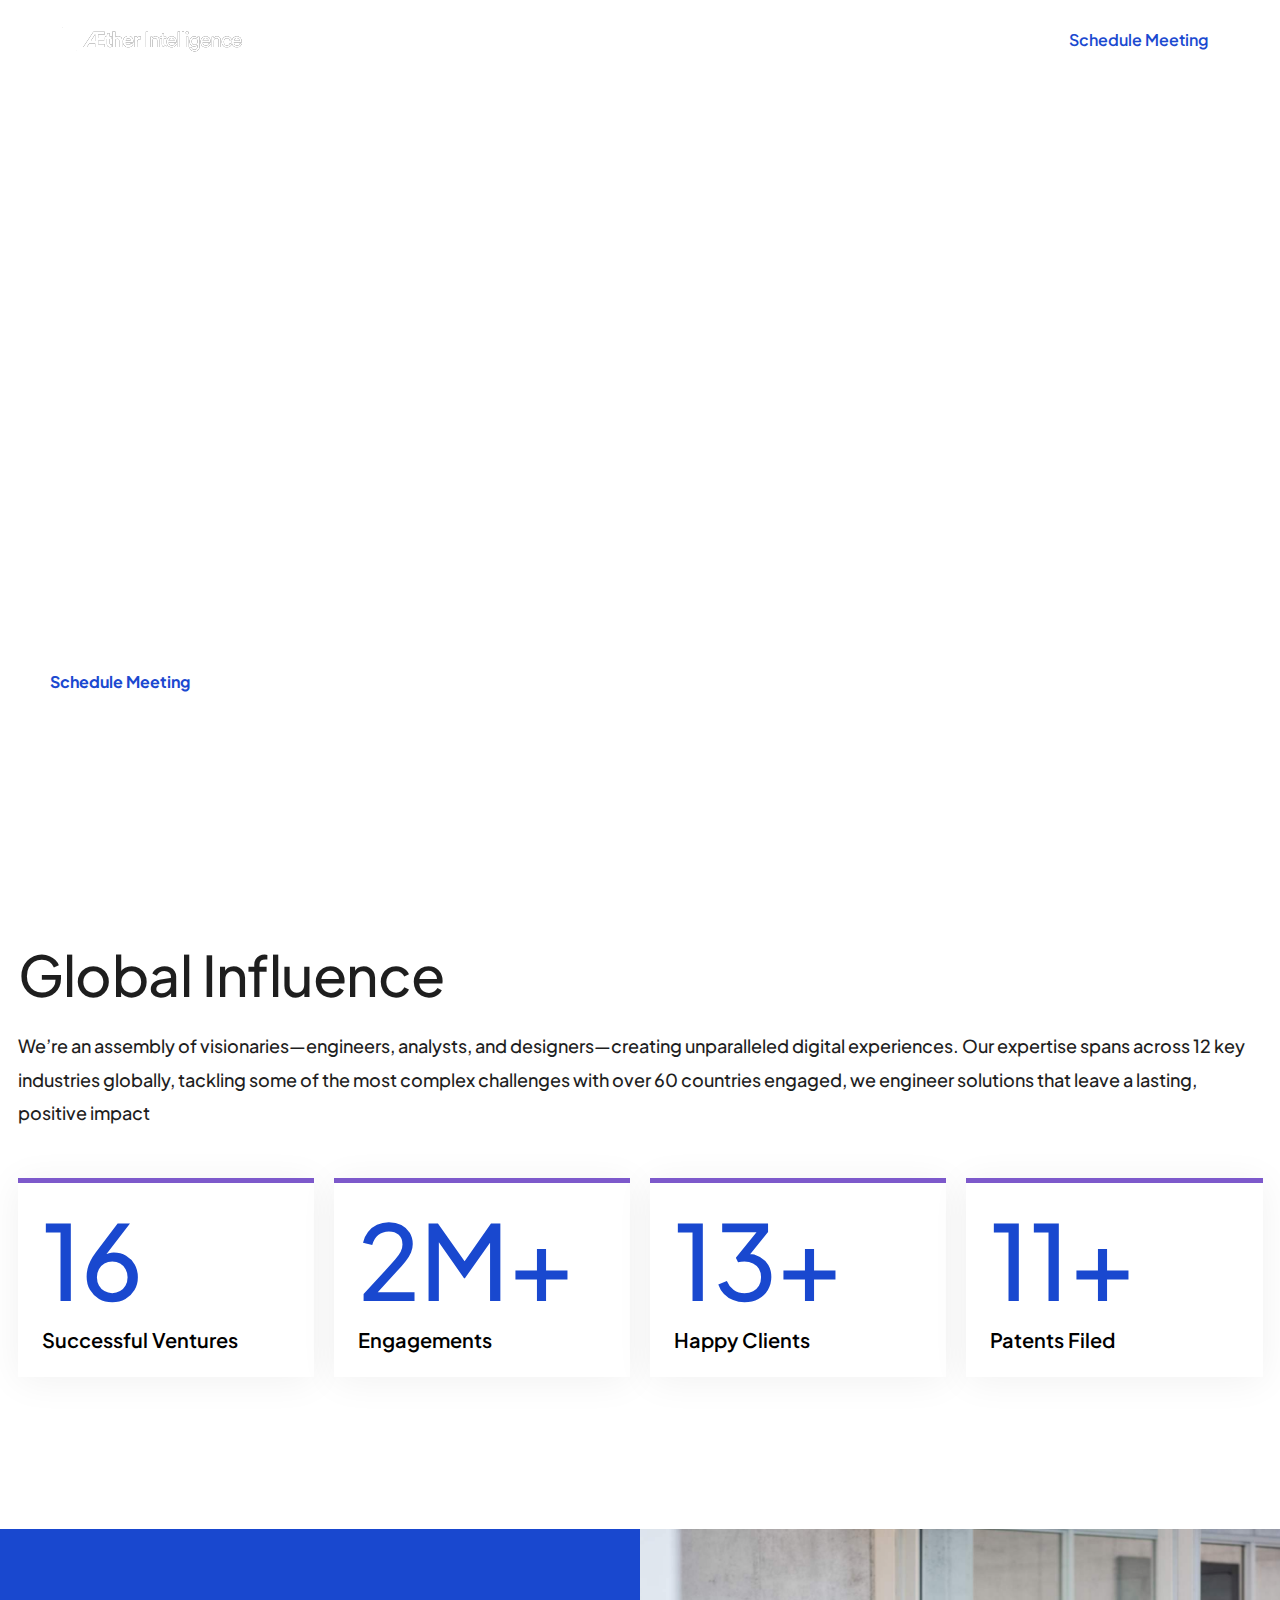
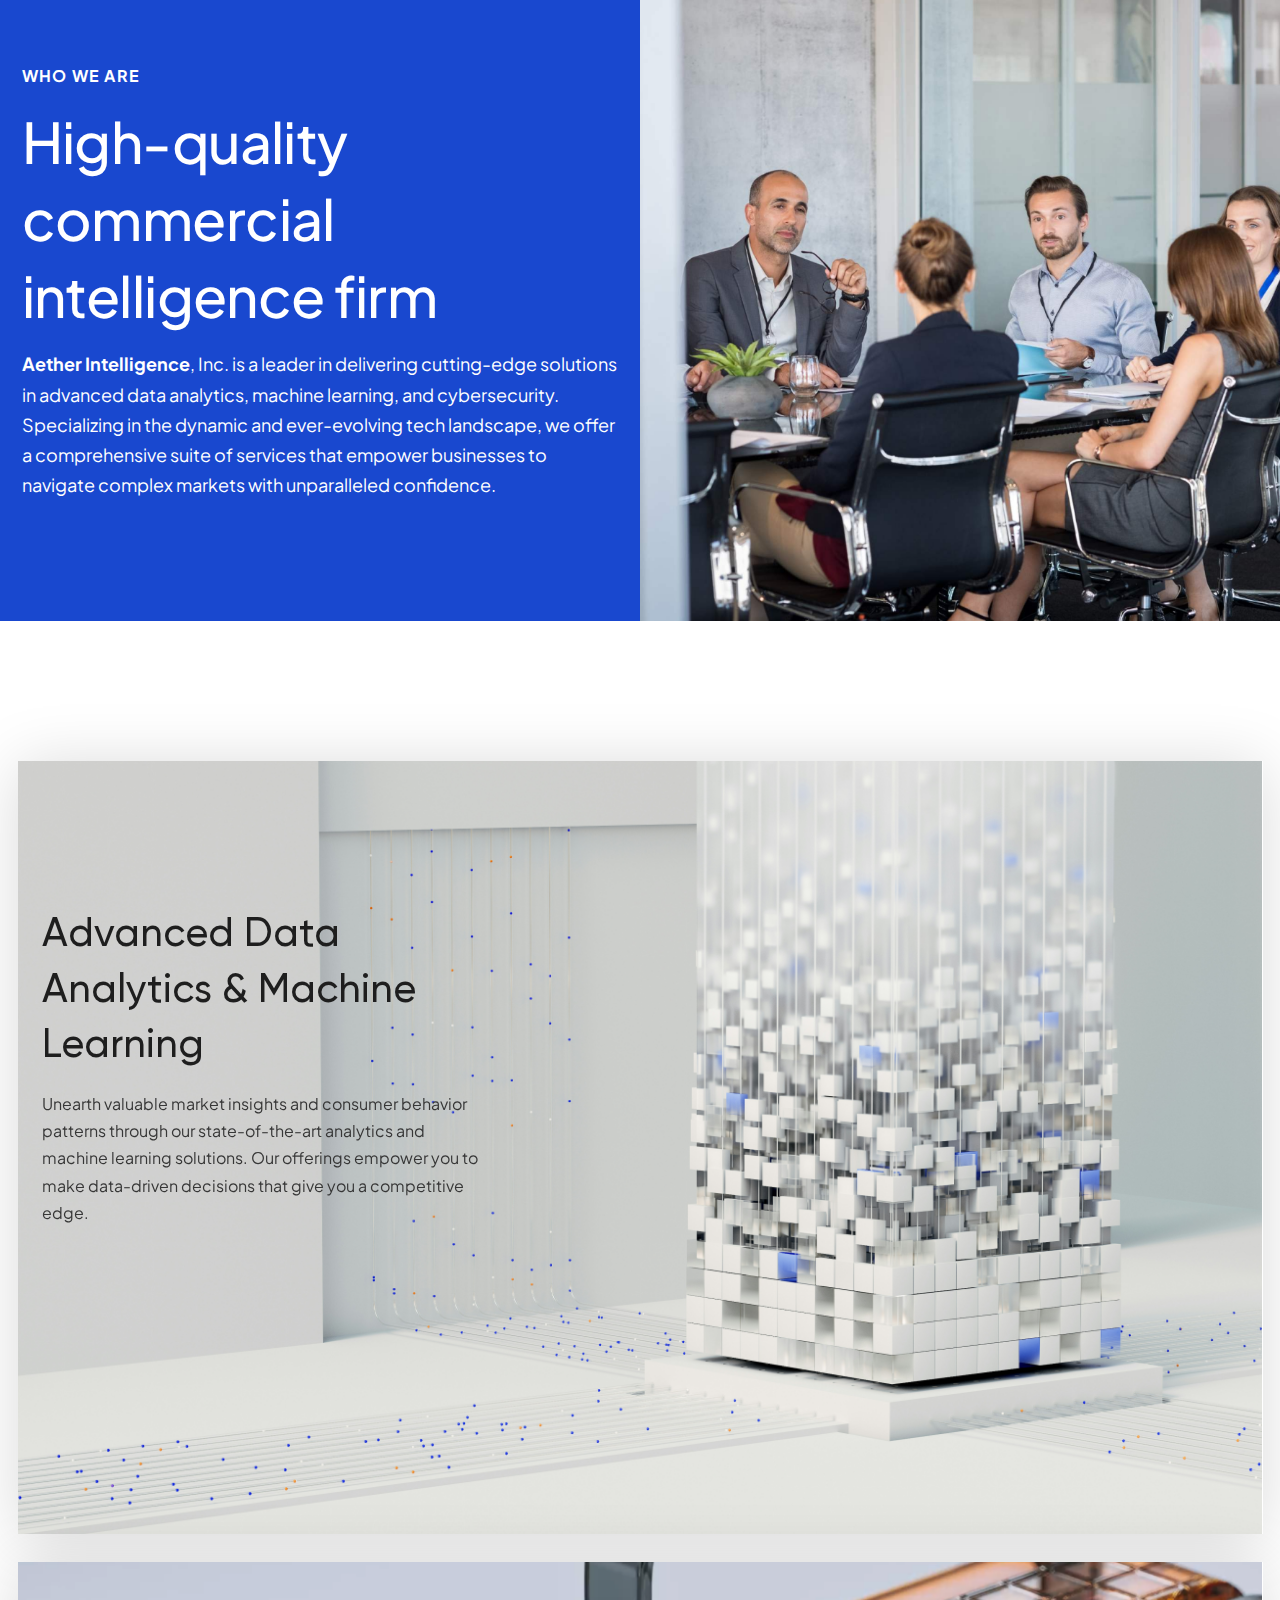
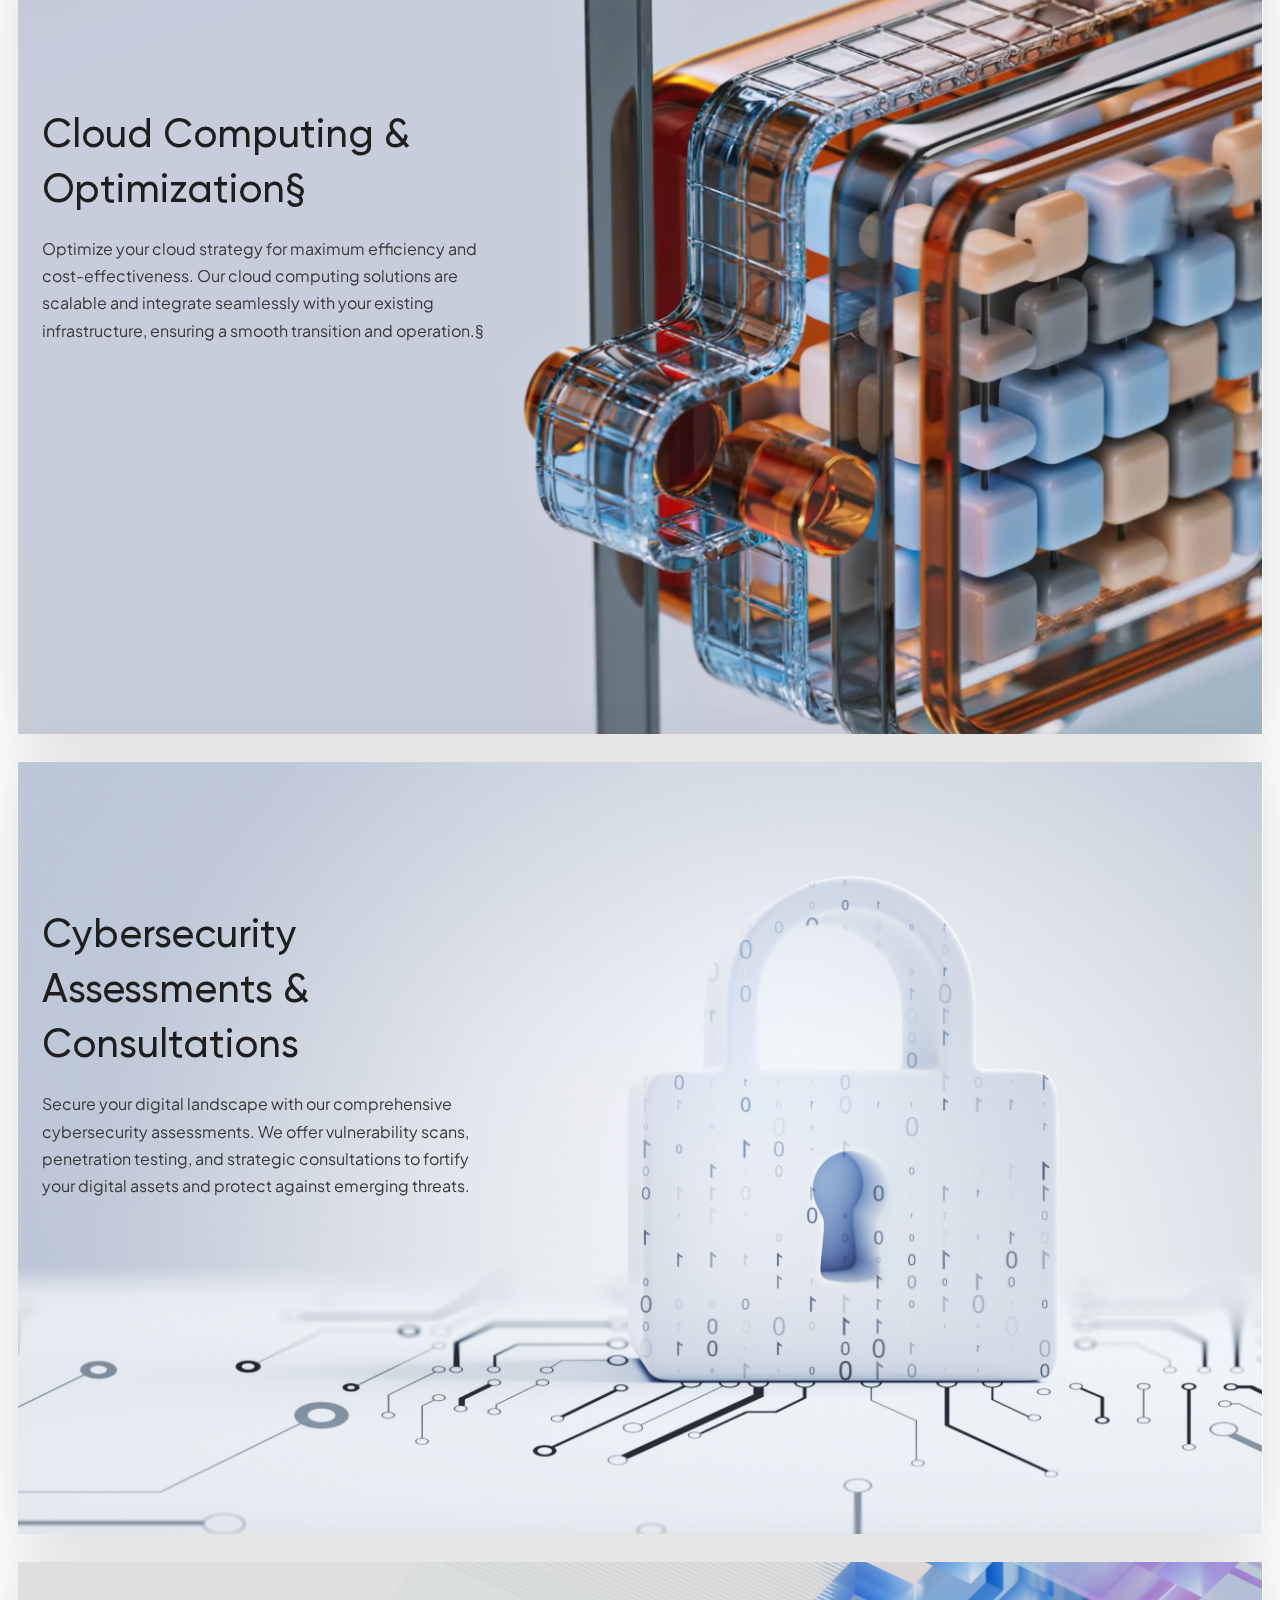
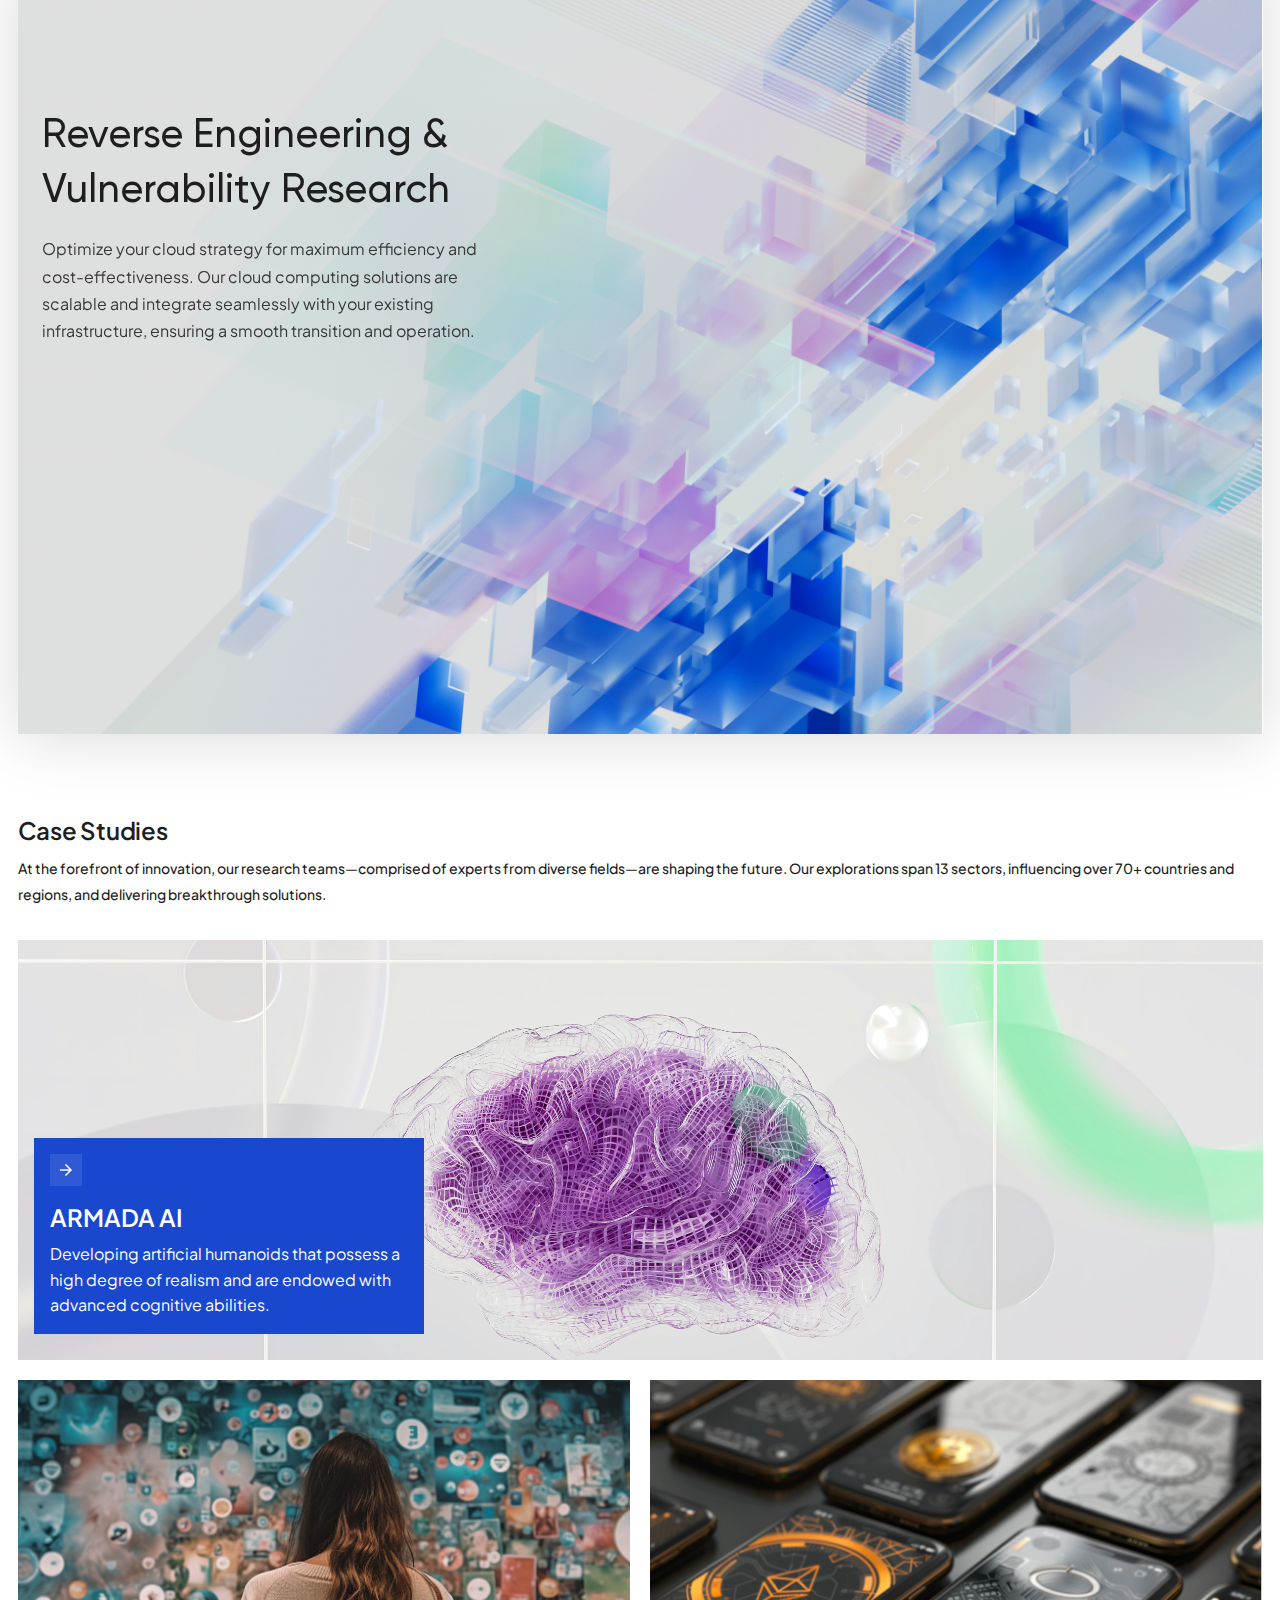
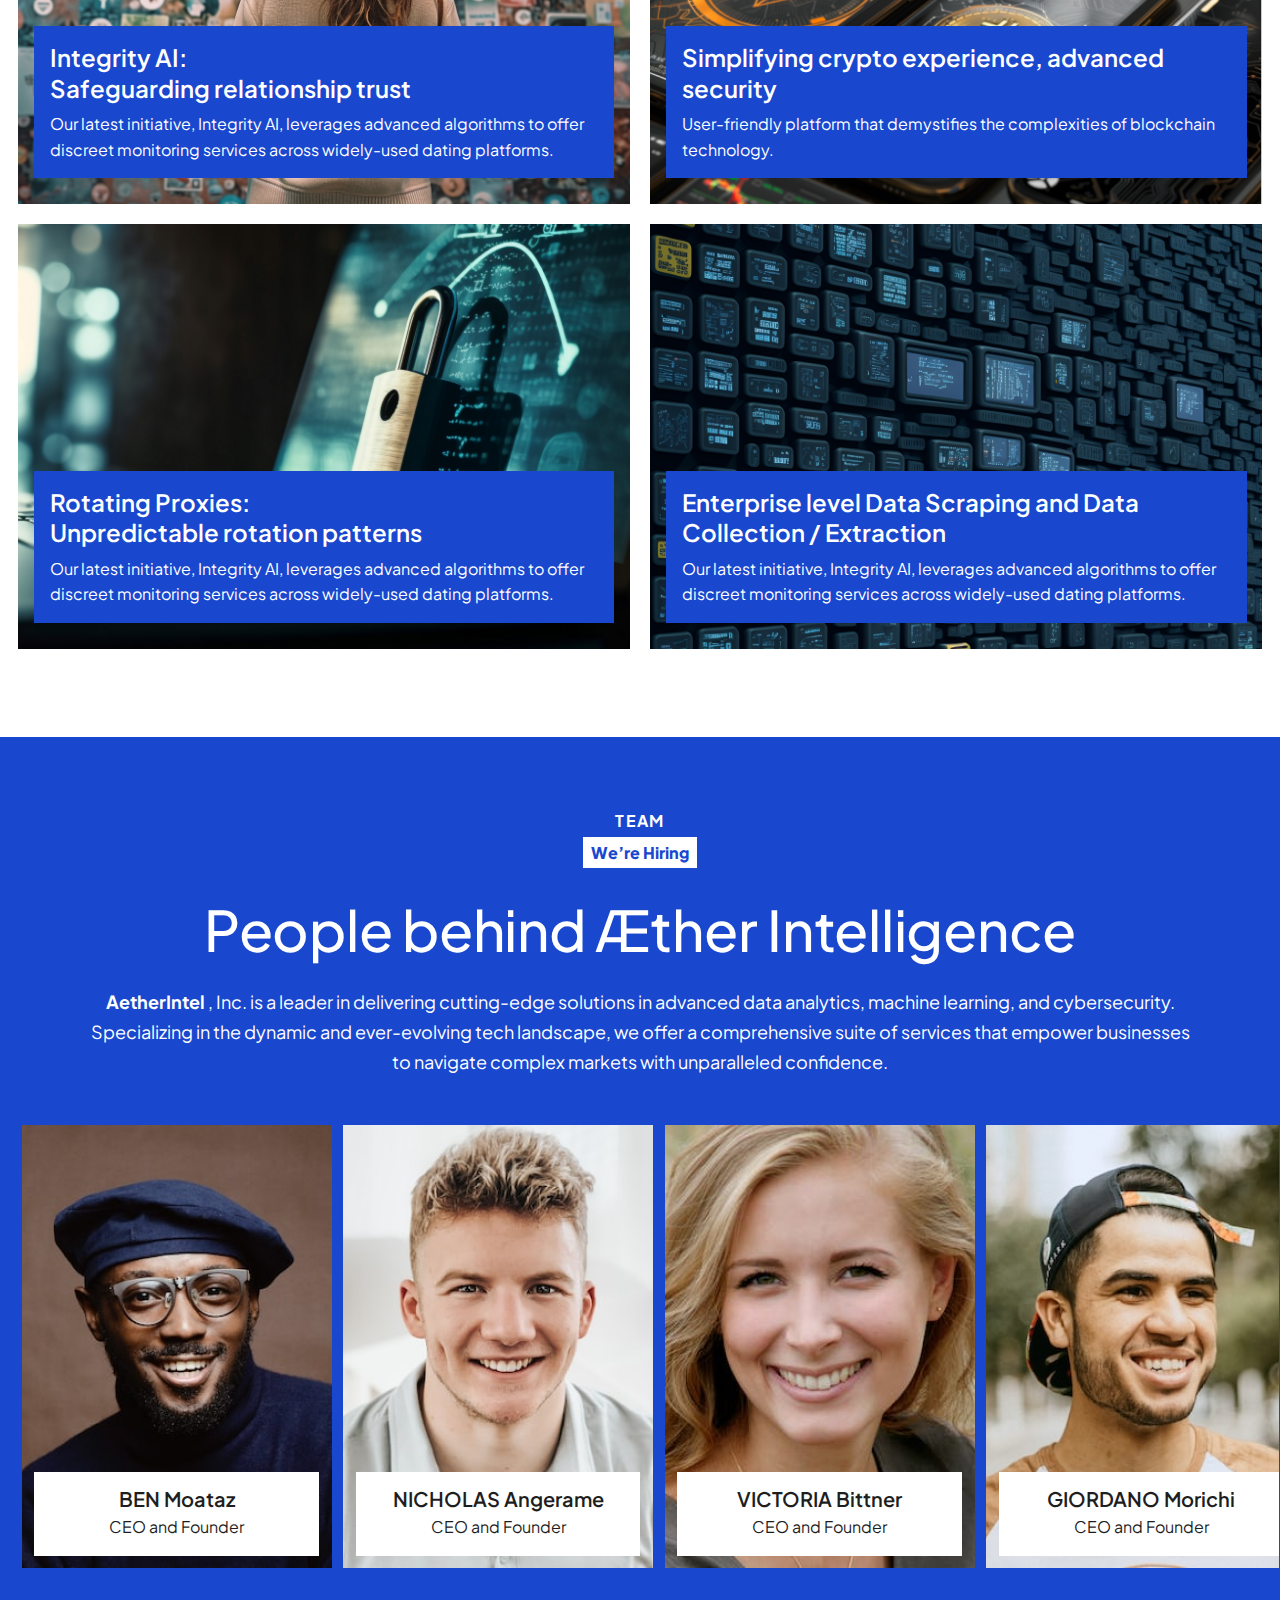
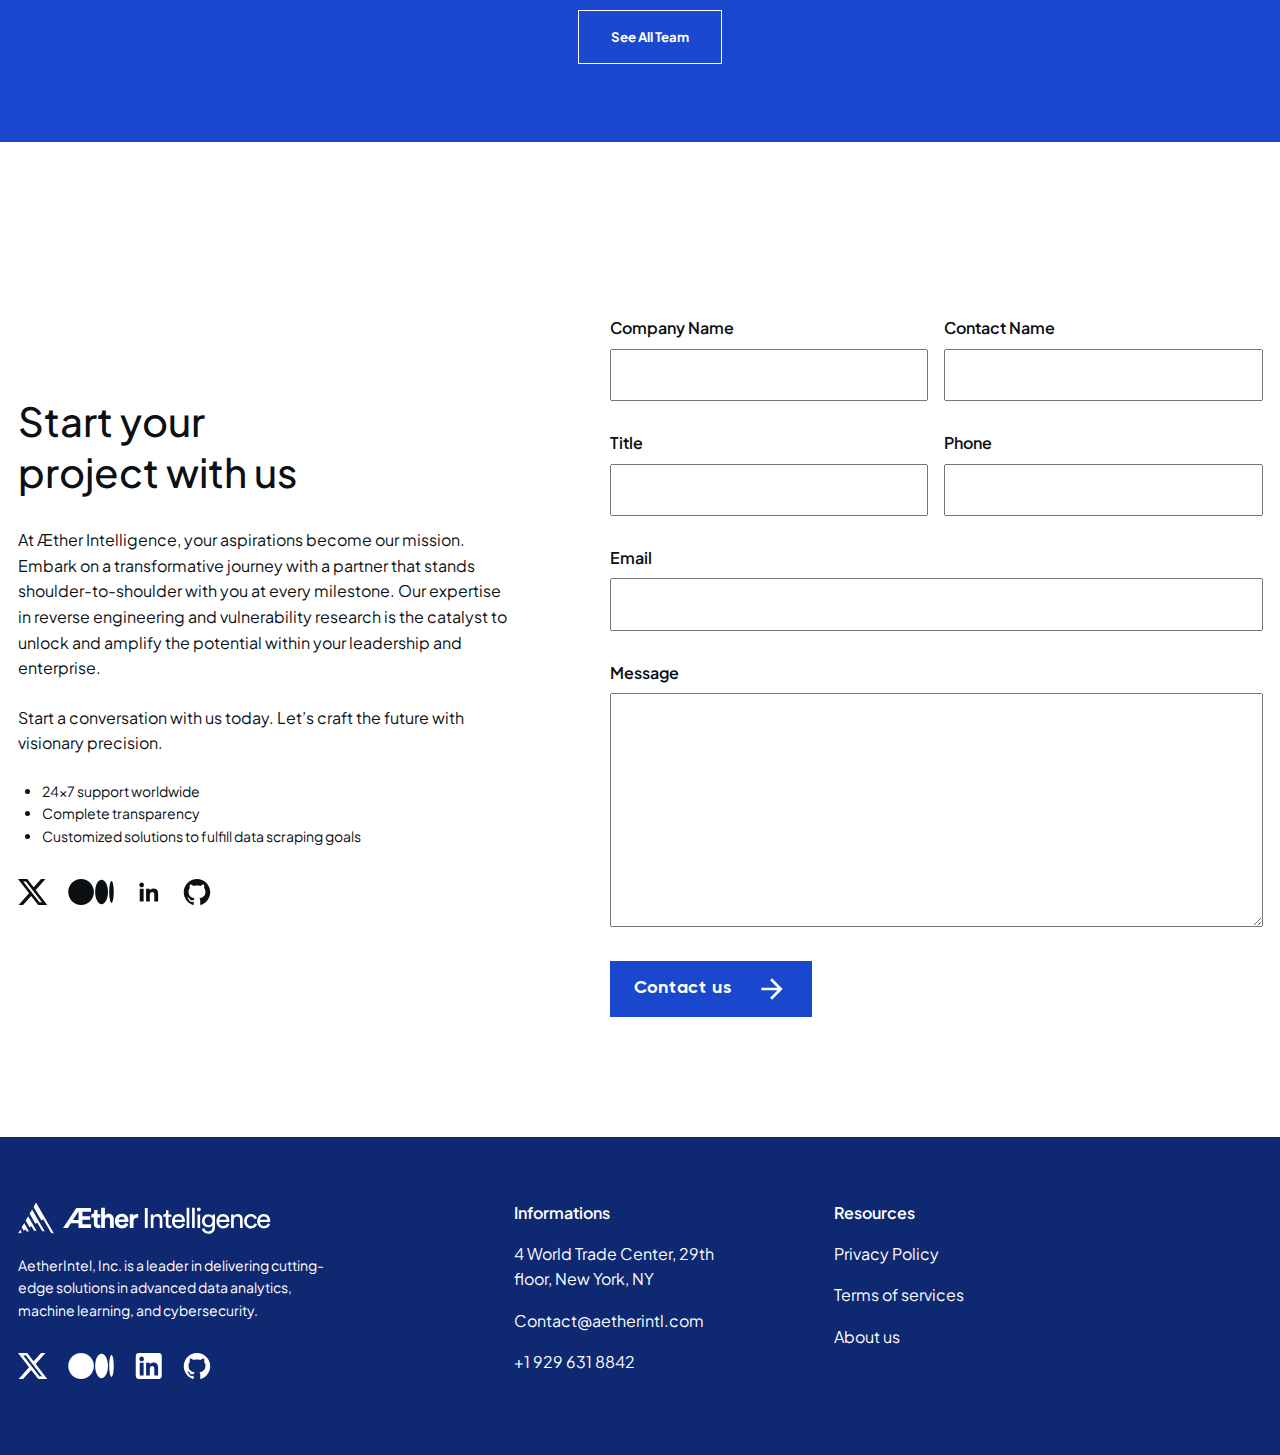
==== index.html @ b1e26390 "init" ====
<!DOCTYPE html>
<html lang="en">
 
<head>
    <meta charset="utf-8">
    <meta name="viewport" content="width=device-width, initial-scale=1.0">
    <title>Aether Intelligence - High-quality commercial  intelligence  firm </title>
    <meta name="description" content="Aether Intelligence, Inc. is a leader in delivering cutting-edge solutions in advanced data analytics, machine learning, and cybersecurity." />
    <link rel="stylesheet" href="assets/style.css">
    <link rel="preconnect" href="https://fonts.googleapis.com">
    <link rel="preconnect" href="https://fonts.gstatic.com" crossorigin>
    <link rel="preconnect" href="https://fonts.googleapis.com">
    <link rel="preconnect" href="https://fonts.gstatic.com" crossorigin>
    <link href="https://fonts.googleapis.com/css2?family=Plus+Jakarta+Sans:ital,wght@0,400..800;1,200..800&display=swap"
        rel="stylesheet">
    <script src="assets/index.js"></script>
</head>

<body>
    <header class="header " id="siteHeader">
        <a href="/" class="header__brand">
            <svg width="194" height="25" viewBox="0 0 194 25" fill="none" xmlns="http://www.w3.org/2000/svg">
                <path
                    d="M47.1466 20V16.4067H41.251L38.9487 20H35.3124L45.4253 4.7446H56.7001V7.54178H50.1375V11.0275H56.0761V13.6741H50.1375V17.2028H56.7216V20H47.1466ZM47.1466 13.9107V7.19751L42.8433 13.9107H47.1466ZM61.7042 9.41374H63.8344V11.9527H61.7042V16.3852C61.7042 16.8442 61.8047 17.167 62.0055 17.3534C62.2206 17.5256 62.5362 17.6116 62.9522 17.6116C63.1244 17.6116 63.2965 17.6045 63.4686 17.5901C63.6408 17.5758 63.7627 17.5543 63.8344 17.5256V19.8924C63.7053 19.9498 63.5045 20.0072 63.2319 20.0646C62.9737 20.1219 62.6366 20.1506 62.2206 20.1506C61.1878 20.1506 60.3702 19.8637 59.7677 19.2899C59.1653 18.7162 58.864 17.9129 58.864 16.8801V11.9527H56.949V9.41374H57.487C58.0464 9.41374 58.4552 9.25595 58.7134 8.94037C58.986 8.61045 59.1222 8.2088 59.1222 7.73543V6.25077H61.7042V9.41374ZM67.3107 20H64.449V4.42185H67.3107V10.2959C67.655 9.87994 68.0925 9.58587 68.6232 9.41374C69.154 9.22726 69.6704 9.13402 70.1724 9.13402C70.8466 9.13402 71.4276 9.24878 71.9153 9.47829C72.4174 9.69346 72.8262 9.98752 73.1418 10.3605C73.4717 10.7334 73.7155 11.1781 73.8733 11.6945C74.0311 12.2109 74.11 12.756 74.11 13.3298V20H71.2483V13.8247C71.2483 13.2222 71.0905 12.7202 70.7749 12.3185C70.4737 11.9169 69.9788 11.716 69.2903 11.716C68.6878 11.716 68.2144 11.9169 67.8702 12.3185C67.5259 12.7058 67.3394 13.1935 67.3107 13.7816V20ZM82.5443 13.5019C82.5299 13.2437 82.4725 12.9927 82.3721 12.7488C82.2861 12.4906 82.1426 12.2683 81.9418 12.0818C81.7553 11.881 81.5115 11.7232 81.2102 11.6085C80.9233 11.4794 80.5791 11.4148 80.1774 11.4148C79.8045 11.4148 79.4745 11.4794 79.1876 11.6085C78.9008 11.7376 78.6569 11.9025 78.4561 12.1033C78.2552 12.3042 78.0975 12.5265 77.9827 12.7704C77.8823 13.0142 77.8249 13.2581 77.8106 13.5019H82.5443ZM85.2123 16.9661C85.0832 17.4252 84.8752 17.8627 84.5884 18.2787C84.3158 18.6803 83.9787 19.0317 83.5771 19.333C83.1754 19.6342 82.7021 19.8709 82.157 20.043C81.6262 20.2295 81.0381 20.3228 80.3926 20.3228C79.661 20.3228 78.9653 20.2008 78.3055 19.957C77.6456 19.6988 77.0647 19.3258 76.5626 18.8381C76.0605 18.3504 75.6589 17.7551 75.3577 17.0522C75.0708 16.3493 74.9273 15.5532 74.9273 14.6638C74.9273 13.8175 75.0708 13.0501 75.3577 12.3615C75.6445 11.673 76.0247 11.092 76.498 10.6187C76.9858 10.131 77.5452 9.75801 78.1764 9.49981C78.8075 9.22726 79.4602 9.09099 80.1344 9.09099C81.784 9.09099 83.0678 9.5787 83.9859 10.5541C84.9039 11.5296 85.363 12.8708 85.363 14.5778C85.363 14.7786 85.3558 14.9722 85.3414 15.1587C85.3271 15.3309 85.3199 15.4313 85.3199 15.46H77.746C77.7604 15.8042 77.8393 16.127 77.9827 16.4282C78.1405 16.7151 78.3341 16.9661 78.5637 17.1813C78.8075 17.3965 79.0872 17.5686 79.4028 17.6977C79.7184 17.8125 80.0555 17.8698 80.4141 17.8698C81.0883 17.8698 81.6119 17.7192 81.9848 17.418C82.3721 17.1168 82.6518 16.7294 82.824 16.2561L85.2123 16.9661ZM92.7805 12.254C92.4937 12.1966 92.2068 12.1679 91.9199 12.1679C91.5469 12.1679 91.1955 12.2181 90.8655 12.3185C90.5356 12.4189 90.2487 12.5839 90.0049 12.8134C89.761 13.0429 89.5602 13.3513 89.4024 13.7386C89.259 14.1116 89.1872 14.5849 89.1872 15.1587V20H86.3255V9.41374H89.1012V10.9845C89.259 10.6402 89.4598 10.3605 89.7036 10.1453C89.9618 9.9158 90.2272 9.74366 90.4998 9.62891C90.7867 9.51415 91.0664 9.43526 91.3389 9.39222C91.6258 9.34919 91.884 9.32767 92.1135 9.32767C92.2283 9.32767 92.3359 9.33485 92.4363 9.34919C92.551 9.34919 92.6658 9.35636 92.7805 9.37071V12.254ZM97.8735 20V4.7446H100.025V20H97.8735ZM104.42 20H102.398V9.65042H104.377V11.1351C104.75 10.4896 105.224 10.0306 105.798 9.75801C106.371 9.48546 106.959 9.34919 107.562 9.34919C108.179 9.34919 108.717 9.45677 109.176 9.67194C109.649 9.87277 110.036 10.1597 110.338 10.5326C110.653 10.8912 110.883 11.3216 111.026 11.8236C111.184 12.3257 111.263 12.8636 111.263 13.4374V20H109.24V13.7816C109.24 13.423 109.197 13.0859 109.111 12.7704C109.039 12.4548 108.903 12.1822 108.702 11.9527C108.516 11.7089 108.265 11.5224 107.949 11.3933C107.648 11.2498 107.275 11.1781 106.83 11.1781C106.429 11.1781 106.077 11.257 105.776 11.4148C105.475 11.5582 105.224 11.7591 105.023 12.0173C104.822 12.2755 104.671 12.5767 104.571 12.921C104.471 13.2652 104.42 13.631 104.42 14.0183V20ZM115.9 9.65042H118.138V11.4794H115.9V16.8585C115.9 17.3319 116.008 17.6905 116.223 17.9344C116.438 18.1639 116.811 18.2787 117.342 18.2787C117.471 18.2787 117.614 18.2715 117.772 18.2571C117.93 18.2428 118.052 18.2213 118.138 18.1926V19.9139C118.052 19.9426 117.887 19.9785 117.643 20.0215C117.399 20.0789 117.105 20.1076 116.761 20.1076C115.871 20.1076 115.169 19.8566 114.652 19.3545C114.136 18.8381 113.878 18.1065 113.878 17.1598V11.4794H111.898V9.65042H112.457C113.017 9.65042 113.419 9.49981 113.662 9.19857C113.921 8.89734 114.05 8.51721 114.05 8.05818V6.37987H115.9V9.65042ZM126.413 13.7601C126.384 13.0142 126.133 12.3902 125.66 11.8882C125.187 11.3718 124.491 11.1136 123.573 11.1136C123.142 11.1136 122.755 11.1925 122.411 11.3503C122.081 11.4937 121.794 11.6945 121.55 11.9527C121.321 12.1966 121.134 12.4763 120.991 12.7919C120.847 13.1075 120.768 13.4302 120.754 13.7601H126.413ZM128.457 17.0522C128.314 17.5112 128.098 17.9416 127.812 18.3432C127.539 18.7305 127.202 19.0748 126.8 19.376C126.413 19.6629 125.968 19.8924 125.466 20.0646C124.964 20.2367 124.412 20.3228 123.809 20.3228C123.121 20.3228 122.461 20.2008 121.83 19.957C121.199 19.7131 120.639 19.3545 120.152 18.8811C119.678 18.4078 119.298 17.8268 119.011 17.1383C118.739 16.4497 118.602 15.668 118.602 14.7929C118.602 13.9753 118.739 13.2366 119.011 12.5767C119.284 11.9025 119.642 11.3287 120.087 10.8554C120.546 10.3677 121.077 9.99469 121.679 9.73649C122.282 9.46395 122.906 9.32767 123.551 9.32767C124.34 9.32767 125.043 9.46395 125.66 9.73649C126.291 9.99469 126.815 10.3605 127.231 10.8338C127.647 11.3072 127.962 11.881 128.177 12.5552C128.407 13.215 128.522 13.9466 128.522 14.7499C128.522 14.879 128.514 15.0009 128.5 15.1157C128.5 15.2304 128.493 15.3237 128.479 15.3954H120.689C120.704 15.8544 120.79 16.2776 120.948 16.6649C121.105 17.0522 121.321 17.3893 121.593 17.6762C121.88 17.9487 122.21 18.1639 122.583 18.3217C122.97 18.4651 123.379 18.5369 123.809 18.5369C124.656 18.5369 125.301 18.336 125.746 17.9344C126.191 17.5327 126.513 17.0379 126.714 16.4497L128.457 17.0522ZM129.812 20V4.42185H131.835V20H129.812ZM133.985 20V4.42185H136.007V20H133.985ZM138.157 20V9.65042H140.158V20H138.157ZM137.705 5.73437C137.705 5.31838 137.841 4.97411 138.114 4.70156C138.401 4.41467 138.745 4.27123 139.147 4.27123C139.563 4.27123 139.907 4.41467 140.179 4.70156C140.466 4.97411 140.61 5.31838 140.61 5.73437C140.61 6.13602 140.466 6.48028 140.179 6.76718C139.907 7.03972 139.563 7.17599 139.147 7.17599C138.745 7.17599 138.401 7.03972 138.114 6.76718C137.841 6.48028 137.705 6.13602 137.705 5.73437ZM143.513 20.1076C143.585 20.8392 143.872 21.4416 144.374 21.915C144.89 22.4027 145.543 22.6466 146.332 22.6466C147.422 22.6466 148.218 22.3668 148.72 21.8074C149.237 21.248 149.495 20.4088 149.495 19.2899V17.8053C149.251 18.2787 148.856 18.6803 148.311 19.0102C147.766 19.3402 147.106 19.5051 146.332 19.5051C145.643 19.5051 145.005 19.3832 144.417 19.1393C143.843 18.8811 143.341 18.5369 142.911 18.1065C142.495 17.6618 142.165 17.1311 141.921 16.5143C141.691 15.8975 141.577 15.2233 141.577 14.4917C141.577 13.7888 141.691 13.1361 141.921 12.5337C142.15 11.9169 142.473 11.3861 142.889 10.9414C143.305 10.4824 143.8 10.1238 144.374 9.86559C144.962 9.59305 145.615 9.45677 146.332 9.45677C147.135 9.45677 147.802 9.60022 148.333 9.88711C148.864 10.174 149.258 10.5756 149.516 11.092V9.65042H151.517V19.2254C151.517 19.8852 151.431 20.5236 151.259 21.1404C151.087 21.7715 150.793 22.3238 150.377 22.7972C149.975 23.2849 149.445 23.6722 148.785 23.9591C148.125 24.2603 147.307 24.4109 146.332 24.4109C145.686 24.4109 145.084 24.3105 144.524 24.1097C143.979 23.9232 143.492 23.6579 143.061 23.3136C142.645 22.9693 142.301 22.5605 142.028 22.0871C141.77 21.6281 141.612 21.1189 141.555 20.5594L143.513 20.1076ZM146.633 17.8053C147.508 17.8053 148.218 17.5041 148.763 16.9016C149.308 16.2991 149.581 15.4958 149.581 14.4917C149.581 13.4876 149.308 12.6843 148.763 12.0818C148.218 11.4794 147.508 11.1781 146.633 11.1781C145.729 11.1781 145.005 11.4794 144.46 12.0818C143.915 12.6843 143.642 13.4876 143.642 14.4917C143.642 15.5102 143.908 16.3206 144.438 16.9231C144.983 17.5112 145.715 17.8053 146.633 17.8053ZM160.428 13.7601C160.399 13.0142 160.148 12.3902 159.675 11.8882C159.202 11.3718 158.506 11.1136 157.588 11.1136C157.157 11.1136 156.77 11.1925 156.426 11.3503C156.096 11.4937 155.809 11.6945 155.565 11.9527C155.336 12.1966 155.149 12.4763 155.006 12.7919C154.862 13.1075 154.783 13.4302 154.769 13.7601H160.428ZM162.472 17.0522C162.329 17.5112 162.113 17.9416 161.827 18.3432C161.554 18.7305 161.217 19.0748 160.815 19.376C160.428 19.6629 159.983 19.8924 159.481 20.0646C158.979 20.2367 158.427 20.3228 157.824 20.3228C157.136 20.3228 156.476 20.2008 155.845 19.957C155.214 19.7131 154.654 19.3545 154.167 18.8811C153.693 18.4078 153.313 17.8268 153.026 17.1383C152.754 16.4497 152.617 15.668 152.617 14.7929C152.617 13.9753 152.754 13.2366 153.026 12.5767C153.299 11.9025 153.657 11.3287 154.102 10.8554C154.561 10.3677 155.092 9.99469 155.694 9.73649C156.297 9.46395 156.921 9.32767 157.566 9.32767C158.355 9.32767 159.058 9.46395 159.675 9.73649C160.306 9.99469 160.83 10.3605 161.246 10.8338C161.662 11.3072 161.977 11.881 162.192 12.5552C162.422 13.215 162.537 13.9466 162.537 14.7499C162.537 14.879 162.529 15.0009 162.515 15.1157C162.515 15.2304 162.508 15.3237 162.494 15.3954H154.705C154.719 15.8544 154.805 16.2776 154.963 16.6649C155.12 17.0522 155.336 17.3893 155.608 17.6762C155.895 17.9487 156.225 18.1639 156.598 18.3217C156.985 18.4651 157.394 18.5369 157.824 18.5369C158.671 18.5369 159.316 18.336 159.761 17.9344C160.206 17.5327 160.528 17.0379 160.729 16.4497L162.472 17.0522ZM165.85 20H163.827V9.65042H165.807V11.1351C166.18 10.4896 166.653 10.0306 167.227 9.75801C167.801 9.48546 168.389 9.34919 168.991 9.34919C169.608 9.34919 170.146 9.45677 170.605 9.67194C171.079 9.87277 171.466 10.1597 171.767 10.5326C172.083 10.8912 172.312 11.3216 172.456 11.8236C172.613 12.3257 172.692 12.8636 172.692 13.4374V20H170.67V13.7816C170.67 13.423 170.627 13.0859 170.541 12.7704C170.469 12.4548 170.333 12.1822 170.132 11.9527C169.945 11.7089 169.694 11.5224 169.379 11.3933C169.078 11.2498 168.705 11.1781 168.26 11.1781C167.858 11.1781 167.507 11.257 167.206 11.4148C166.904 11.5582 166.653 11.7591 166.453 12.0173C166.252 12.2755 166.101 12.5767 166.001 12.921C165.9 13.2652 165.85 13.631 165.85 14.0183V20ZM178.965 11.1996C178.549 11.1996 178.155 11.2785 177.782 11.4363C177.409 11.5798 177.072 11.8021 176.77 12.1033C176.483 12.4046 176.254 12.7847 176.082 13.2437C175.91 13.6884 175.824 14.212 175.824 14.8145C175.824 15.4026 175.91 15.9262 176.082 16.3852C176.254 16.8299 176.483 17.21 176.77 17.5256C177.057 17.8268 177.394 18.0563 177.782 18.2141C178.169 18.3719 178.571 18.4508 178.987 18.4508C179.474 18.4508 179.883 18.3791 180.213 18.2356C180.557 18.0922 180.837 17.9129 181.052 17.6977C181.282 17.4825 181.461 17.253 181.59 17.0092C181.719 16.751 181.812 16.5215 181.87 16.3206L183.656 17.0952C183.527 17.4682 183.34 17.8483 183.096 18.2356C182.852 18.6086 182.537 18.9528 182.149 19.2684C181.762 19.584 181.303 19.835 180.772 20.0215C180.256 20.2223 179.661 20.3228 178.987 20.3228C178.226 20.3228 177.523 20.1865 176.878 19.9139C176.247 19.627 175.702 19.2397 175.243 18.752C174.784 18.25 174.418 17.669 174.145 17.0092C173.887 16.335 173.758 15.6034 173.758 14.8145C173.758 14.0112 173.887 13.2724 174.145 12.5982C174.418 11.924 174.784 11.3503 175.243 10.8769C175.716 10.3892 176.268 10.009 176.899 9.73649C177.545 9.46395 178.233 9.32767 178.965 9.32767C179.654 9.32767 180.256 9.42809 180.772 9.62891C181.303 9.81539 181.755 10.0664 182.128 10.382C182.515 10.6976 182.824 11.0562 183.053 11.4578C183.283 11.8451 183.455 12.2324 183.57 12.6197L181.741 13.3943C181.669 13.1361 181.569 12.8779 181.439 12.6197C181.31 12.3615 181.131 12.132 180.902 11.9312C180.686 11.716 180.421 11.5439 180.105 11.4148C179.79 11.2714 179.41 11.1996 178.965 11.1996ZM191.604 13.7601C191.575 13.0142 191.324 12.3902 190.851 11.8882C190.377 11.3718 189.682 11.1136 188.764 11.1136C188.333 11.1136 187.946 11.1925 187.602 11.3503C187.272 11.4937 186.985 11.6945 186.741 11.9527C186.511 12.1966 186.325 12.4763 186.182 12.7919C186.038 13.1075 185.959 13.4302 185.945 13.7601H191.604ZM193.648 17.0522C193.504 17.5112 193.289 17.9416 193.002 18.3432C192.73 18.7305 192.393 19.0748 191.991 19.376C191.604 19.6629 191.159 19.8924 190.657 20.0646C190.155 20.2367 189.603 20.3228 189 20.3228C188.312 20.3228 187.652 20.2008 187.021 19.957C186.39 19.7131 185.83 19.3545 185.342 18.8811C184.869 18.4078 184.489 17.8268 184.202 17.1383C183.929 16.4497 183.793 15.668 183.793 14.7929C183.793 13.9753 183.929 13.2366 184.202 12.5767C184.475 11.9025 184.833 11.3287 185.278 10.8554C185.737 10.3677 186.268 9.99469 186.87 9.73649C187.473 9.46395 188.097 9.32767 188.742 9.32767C189.531 9.32767 190.234 9.46395 190.851 9.73649C191.482 9.99469 192.005 10.3605 192.421 10.8338C192.837 11.3072 193.153 11.881 193.368 12.5552C193.598 13.215 193.712 13.9466 193.712 14.7499C193.712 14.879 193.705 15.0009 193.691 15.1157C193.691 15.2304 193.684 15.3237 193.669 15.3954H185.88C185.895 15.8544 185.981 16.2776 186.139 16.6649C186.296 17.0522 186.511 17.3893 186.784 17.6762C187.071 17.9487 187.401 18.1639 187.774 18.3217C188.161 18.4651 188.57 18.5369 189 18.5369C189.847 18.5369 190.492 18.336 190.937 17.9344C191.381 17.5327 191.704 17.0379 191.905 16.4497L193.648 17.0522Z"
                    fill="#242424" />
                <path
                    d="M47.1466 20V16.4067H41.251L38.9487 20H35.3124L45.4253 4.7446H56.7001V7.54178H50.1375V11.0275H56.0761V13.6741H50.1375V17.2028H56.7216V20H47.1466ZM47.1466 13.9107V7.19751L42.8433 13.9107H47.1466ZM61.7042 9.41374H63.8344V11.9527H61.7042V16.3852C61.7042 16.8442 61.8047 17.167 62.0055 17.3534C62.2206 17.5256 62.5362 17.6116 62.9522 17.6116C63.1244 17.6116 63.2965 17.6045 63.4686 17.5901C63.6408 17.5758 63.7627 17.5543 63.8344 17.5256V19.8924C63.7053 19.9498 63.5045 20.0072 63.2319 20.0646C62.9737 20.1219 62.6366 20.1506 62.2206 20.1506C61.1878 20.1506 60.3702 19.8637 59.7677 19.2899C59.1653 18.7162 58.864 17.9129 58.864 16.8801V11.9527H56.949V9.41374H57.487C58.0464 9.41374 58.4552 9.25595 58.7134 8.94037C58.986 8.61045 59.1222 8.2088 59.1222 7.73543V6.25077H61.7042V9.41374ZM67.3107 20H64.449V4.42185H67.3107V10.2959C67.655 9.87994 68.0925 9.58587 68.6232 9.41374C69.154 9.22726 69.6704 9.13402 70.1724 9.13402C70.8466 9.13402 71.4276 9.24878 71.9153 9.47829C72.4174 9.69346 72.8262 9.98752 73.1418 10.3605C73.4717 10.7334 73.7155 11.1781 73.8733 11.6945C74.0311 12.2109 74.11 12.756 74.11 13.3298V20H71.2483V13.8247C71.2483 13.2222 71.0905 12.7202 70.7749 12.3185C70.4737 11.9169 69.9788 11.716 69.2903 11.716C68.6878 11.716 68.2144 11.9169 67.8702 12.3185C67.5259 12.7058 67.3394 13.1935 67.3107 13.7816V20ZM82.5443 13.5019C82.5299 13.2437 82.4725 12.9927 82.3721 12.7488C82.2861 12.4906 82.1426 12.2683 81.9418 12.0818C81.7553 11.881 81.5115 11.7232 81.2102 11.6085C80.9233 11.4794 80.5791 11.4148 80.1774 11.4148C79.8045 11.4148 79.4745 11.4794 79.1876 11.6085C78.9008 11.7376 78.6569 11.9025 78.4561 12.1033C78.2552 12.3042 78.0975 12.5265 77.9827 12.7704C77.8823 13.0142 77.8249 13.2581 77.8106 13.5019H82.5443ZM85.2123 16.9661C85.0832 17.4252 84.8752 17.8627 84.5884 18.2787C84.3158 18.6803 83.9787 19.0317 83.5771 19.333C83.1754 19.6342 82.7021 19.8709 82.157 20.043C81.6262 20.2295 81.0381 20.3228 80.3926 20.3228C79.661 20.3228 78.9653 20.2008 78.3055 19.957C77.6456 19.6988 77.0647 19.3258 76.5626 18.8381C76.0605 18.3504 75.6589 17.7551 75.3577 17.0522C75.0708 16.3493 74.9273 15.5532 74.9273 14.6638C74.9273 13.8175 75.0708 13.0501 75.3577 12.3615C75.6445 11.673 76.0247 11.092 76.498 10.6187C76.9858 10.131 77.5452 9.75801 78.1764 9.49981C78.8075 9.22726 79.4602 9.09099 80.1344 9.09099C81.784 9.09099 83.0678 9.5787 83.9859 10.5541C84.9039 11.5296 85.363 12.8708 85.363 14.5778C85.363 14.7786 85.3558 14.9722 85.3414 15.1587C85.3271 15.3309 85.3199 15.4313 85.3199 15.46H77.746C77.7604 15.8042 77.8393 16.127 77.9827 16.4282C78.1405 16.7151 78.3341 16.9661 78.5637 17.1813C78.8075 17.3965 79.0872 17.5686 79.4028 17.6977C79.7184 17.8125 80.0555 17.8698 80.4141 17.8698C81.0883 17.8698 81.6119 17.7192 81.9848 17.418C82.3721 17.1168 82.6518 16.7294 82.824 16.2561L85.2123 16.9661ZM92.7805 12.254C92.4937 12.1966 92.2068 12.1679 91.9199 12.1679C91.5469 12.1679 91.1955 12.2181 90.8655 12.3185C90.5356 12.4189 90.2487 12.5839 90.0049 12.8134C89.761 13.0429 89.5602 13.3513 89.4024 13.7386C89.259 14.1116 89.1872 14.5849 89.1872 15.1587V20H86.3255V9.41374H89.1012V10.9845C89.259 10.6402 89.4598 10.3605 89.7036 10.1453C89.9618 9.9158 90.2272 9.74366 90.4998 9.62891C90.7867 9.51415 91.0664 9.43526 91.3389 9.39222C91.6258 9.34919 91.884 9.32767 92.1135 9.32767C92.2283 9.32767 92.3359 9.33485 92.4363 9.34919C92.551 9.34919 92.6658 9.35636 92.7805 9.37071V12.254ZM97.8735 20V4.7446H100.025V20H97.8735ZM104.42 20H102.398V9.65042H104.377V11.1351C104.75 10.4896 105.224 10.0306 105.798 9.75801C106.371 9.48546 106.959 9.34919 107.562 9.34919C108.179 9.34919 108.717 9.45677 109.176 9.67194C109.649 9.87277 110.036 10.1597 110.338 10.5326C110.653 10.8912 110.883 11.3216 111.026 11.8236C111.184 12.3257 111.263 12.8636 111.263 13.4374V20H109.24V13.7816C109.24 13.423 109.197 13.0859 109.111 12.7704C109.039 12.4548 108.903 12.1822 108.702 11.9527C108.516 11.7089 108.265 11.5224 107.949 11.3933C107.648 11.2498 107.275 11.1781 106.83 11.1781C106.429 11.1781 106.077 11.257 105.776 11.4148C105.475 11.5582 105.224 11.7591 105.023 12.0173C104.822 12.2755 104.671 12.5767 104.571 12.921C104.471 13.2652 104.42 13.631 104.42 14.0183V20ZM115.9 9.65042H118.138V11.4794H115.9V16.8585C115.9 17.3319 116.008 17.6905 116.223 17.9344C116.438 18.1639 116.811 18.2787 117.342 18.2787C117.471 18.2787 117.614 18.2715 117.772 18.2571C117.93 18.2428 118.052 18.2213 118.138 18.1926V19.9139C118.052 19.9426 117.887 19.9785 117.643 20.0215C117.399 20.0789 117.105 20.1076 116.761 20.1076C115.871 20.1076 115.169 19.8566 114.652 19.3545C114.136 18.8381 113.878 18.1065 113.878 17.1598V11.4794H111.898V9.65042H112.457C113.017 9.65042 113.419 9.49981 113.662 9.19857C113.921 8.89734 114.05 8.51721 114.05 8.05818V6.37987H115.9V9.65042ZM126.413 13.7601C126.384 13.0142 126.133 12.3902 125.66 11.8882C125.187 11.3718 124.491 11.1136 123.573 11.1136C123.142 11.1136 122.755 11.1925 122.411 11.3503C122.081 11.4937 121.794 11.6945 121.55 11.9527C121.321 12.1966 121.134 12.4763 120.991 12.7919C120.847 13.1075 120.768 13.4302 120.754 13.7601H126.413ZM128.457 17.0522C128.314 17.5112 128.098 17.9416 127.812 18.3432C127.539 18.7305 127.202 19.0748 126.8 19.376C126.413 19.6629 125.968 19.8924 125.466 20.0646C124.964 20.2367 124.412 20.3228 123.809 20.3228C123.121 20.3228 122.461 20.2008 121.83 19.957C121.199 19.7131 120.639 19.3545 120.152 18.8811C119.678 18.4078 119.298 17.8268 119.011 17.1383C118.739 16.4497 118.602 15.668 118.602 14.7929C118.602 13.9753 118.739 13.2366 119.011 12.5767C119.284 11.9025 119.642 11.3287 120.087 10.8554C120.546 10.3677 121.077 9.99469 121.679 9.73649C122.282 9.46395 122.906 9.32767 123.551 9.32767C124.34 9.32767 125.043 9.46395 125.66 9.73649C126.291 9.99469 126.815 10.3605 127.231 10.8338C127.647 11.3072 127.962 11.881 128.177 12.5552C128.407 13.215 128.522 13.9466 128.522 14.7499C128.522 14.879 128.514 15.0009 128.5 15.1157C128.5 15.2304 128.493 15.3237 128.479 15.3954H120.689C120.704 15.8544 120.79 16.2776 120.948 16.6649C121.105 17.0522 121.321 17.3893 121.593 17.6762C121.88 17.9487 122.21 18.1639 122.583 18.3217C122.97 18.4651 123.379 18.5369 123.809 18.5369C124.656 18.5369 125.301 18.336 125.746 17.9344C126.191 17.5327 126.513 17.0379 126.714 16.4497L128.457 17.0522ZM129.812 20V4.42185H131.835V20H129.812ZM133.985 20V4.42185H136.007V20H133.985ZM138.157 20V9.65042H140.158V20H138.157ZM137.705 5.73437C137.705 5.31838 137.841 4.97411 138.114 4.70156C138.401 4.41467 138.745 4.27123 139.147 4.27123C139.563 4.27123 139.907 4.41467 140.179 4.70156C140.466 4.97411 140.61 5.31838 140.61 5.73437C140.61 6.13602 140.466 6.48028 140.179 6.76718C139.907 7.03972 139.563 7.17599 139.147 7.17599C138.745 7.17599 138.401 7.03972 138.114 6.76718C137.841 6.48028 137.705 6.13602 137.705 5.73437ZM143.513 20.1076C143.585 20.8392 143.872 21.4416 144.374 21.915C144.89 22.4027 145.543 22.6466 146.332 22.6466C147.422 22.6466 148.218 22.3668 148.72 21.8074C149.237 21.248 149.495 20.4088 149.495 19.2899V17.8053C149.251 18.2787 148.856 18.6803 148.311 19.0102C147.766 19.3402 147.106 19.5051 146.332 19.5051C145.643 19.5051 145.005 19.3832 144.417 19.1393C143.843 18.8811 143.341 18.5369 142.911 18.1065C142.495 17.6618 142.165 17.1311 141.921 16.5143C141.691 15.8975 141.577 15.2233 141.577 14.4917C141.577 13.7888 141.691 13.1361 141.921 12.5337C142.15 11.9169 142.473 11.3861 142.889 10.9414C143.305 10.4824 143.8 10.1238 144.374 9.86559C144.962 9.59305 145.615 9.45677 146.332 9.45677C147.135 9.45677 147.802 9.60022 148.333 9.88711C148.864 10.174 149.258 10.5756 149.516 11.092V9.65042H151.517V19.2254C151.517 19.8852 151.431 20.5236 151.259 21.1404C151.087 21.7715 150.793 22.3238 150.377 22.7972C149.975 23.2849 149.445 23.6722 148.785 23.9591C148.125 24.2603 147.307 24.4109 146.332 24.4109C145.686 24.4109 145.084 24.3105 144.524 24.1097C143.979 23.9232 143.492 23.6579 143.061 23.3136C142.645 22.9693 142.301 22.5605 142.028 22.0871C141.77 21.6281 141.612 21.1189 141.555 20.5594L143.513 20.1076ZM146.633 17.8053C147.508 17.8053 148.218 17.5041 148.763 16.9016C149.308 16.2991 149.581 15.4958 149.581 14.4917C149.581 13.4876 149.308 12.6843 148.763 12.0818C148.218 11.4794 147.508 11.1781 146.633 11.1781C145.729 11.1781 145.005 11.4794 144.46 12.0818C143.915 12.6843 143.642 13.4876 143.642 14.4917C143.642 15.5102 143.908 16.3206 144.438 16.9231C144.983 17.5112 145.715 17.8053 146.633 17.8053ZM160.428 13.7601C160.399 13.0142 160.148 12.3902 159.675 11.8882C159.202 11.3718 158.506 11.1136 157.588 11.1136C157.157 11.1136 156.77 11.1925 156.426 11.3503C156.096 11.4937 155.809 11.6945 155.565 11.9527C155.336 12.1966 155.149 12.4763 155.006 12.7919C154.862 13.1075 154.783 13.4302 154.769 13.7601H160.428ZM162.472 17.0522C162.329 17.5112 162.113 17.9416 161.827 18.3432C161.554 18.7305 161.217 19.0748 160.815 19.376C160.428 19.6629 159.983 19.8924 159.481 20.0646C158.979 20.2367 158.427 20.3228 157.824 20.3228C157.136 20.3228 156.476 20.2008 155.845 19.957C155.214 19.7131 154.654 19.3545 154.167 18.8811C153.693 18.4078 153.313 17.8268 153.026 17.1383C152.754 16.4497 152.617 15.668 152.617 14.7929C152.617 13.9753 152.754 13.2366 153.026 12.5767C153.299 11.9025 153.657 11.3287 154.102 10.8554C154.561 10.3677 155.092 9.99469 155.694 9.73649C156.297 9.46395 156.921 9.32767 157.566 9.32767C158.355 9.32767 159.058 9.46395 159.675 9.73649C160.306 9.99469 160.83 10.3605 161.246 10.8338C161.662 11.3072 161.977 11.881 162.192 12.5552C162.422 13.215 162.537 13.9466 162.537 14.7499C162.537 14.879 162.529 15.0009 162.515 15.1157C162.515 15.2304 162.508 15.3237 162.494 15.3954H154.705C154.719 15.8544 154.805 16.2776 154.963 16.6649C155.12 17.0522 155.336 17.3893 155.608 17.6762C155.895 17.9487 156.225 18.1639 156.598 18.3217C156.985 18.4651 157.394 18.5369 157.824 18.5369C158.671 18.5369 159.316 18.336 159.761 17.9344C160.206 17.5327 160.528 17.0379 160.729 16.4497L162.472 17.0522ZM165.85 20H163.827V9.65042H165.807V11.1351C166.18 10.4896 166.653 10.0306 167.227 9.75801C167.801 9.48546 168.389 9.34919 168.991 9.34919C169.608 9.34919 170.146 9.45677 170.605 9.67194C171.079 9.87277 171.466 10.1597 171.767 10.5326C172.083 10.8912 172.312 11.3216 172.456 11.8236C172.613 12.3257 172.692 12.8636 172.692 13.4374V20H170.67V13.7816C170.67 13.423 170.627 13.0859 170.541 12.7704C170.469 12.4548 170.333 12.1822 170.132 11.9527C169.945 11.7089 169.694 11.5224 169.379 11.3933C169.078 11.2498 168.705 11.1781 168.26 11.1781C167.858 11.1781 167.507 11.257 167.206 11.4148C166.904 11.5582 166.653 11.7591 166.453 12.0173C166.252 12.2755 166.101 12.5767 166.001 12.921C165.9 13.2652 165.85 13.631 165.85 14.0183V20ZM178.965 11.1996C178.549 11.1996 178.155 11.2785 177.782 11.4363C177.409 11.5798 177.072 11.8021 176.77 12.1033C176.483 12.4046 176.254 12.7847 176.082 13.2437C175.91 13.6884 175.824 14.212 175.824 14.8145C175.824 15.4026 175.91 15.9262 176.082 16.3852C176.254 16.8299 176.483 17.21 176.77 17.5256C177.057 17.8268 177.394 18.0563 177.782 18.2141C178.169 18.3719 178.571 18.4508 178.987 18.4508C179.474 18.4508 179.883 18.3791 180.213 18.2356C180.557 18.0922 180.837 17.9129 181.052 17.6977C181.282 17.4825 181.461 17.253 181.59 17.0092C181.719 16.751 181.812 16.5215 181.87 16.3206L183.656 17.0952C183.527 17.4682 183.34 17.8483 183.096 18.2356C182.852 18.6086 182.537 18.9528 182.149 19.2684C181.762 19.584 181.303 19.835 180.772 20.0215C180.256 20.2223 179.661 20.3228 178.987 20.3228C178.226 20.3228 177.523 20.1865 176.878 19.9139C176.247 19.627 175.702 19.2397 175.243 18.752C174.784 18.25 174.418 17.669 174.145 17.0092C173.887 16.335 173.758 15.6034 173.758 14.8145C173.758 14.0112 173.887 13.2724 174.145 12.5982C174.418 11.924 174.784 11.3503 175.243 10.8769C175.716 10.3892 176.268 10.009 176.899 9.73649C177.545 9.46395 178.233 9.32767 178.965 9.32767C179.654 9.32767 180.256 9.42809 180.772 9.62891C181.303 9.81539 181.755 10.0664 182.128 10.382C182.515 10.6976 182.824 11.0562 183.053 11.4578C183.283 11.8451 183.455 12.2324 183.57 12.6197L181.741 13.3943C181.669 13.1361 181.569 12.8779 181.439 12.6197C181.31 12.3615 181.131 12.132 180.902 11.9312C180.686 11.716 180.421 11.5439 180.105 11.4148C179.79 11.2714 179.41 11.1996 178.965 11.1996ZM191.604 13.7601C191.575 13.0142 191.324 12.3902 190.851 11.8882C190.377 11.3718 189.682 11.1136 188.764 11.1136C188.333 11.1136 187.946 11.1925 187.602 11.3503C187.272 11.4937 186.985 11.6945 186.741 11.9527C186.511 12.1966 186.325 12.4763 186.182 12.7919C186.038 13.1075 185.959 13.4302 185.945 13.7601H191.604ZM193.648 17.0522C193.504 17.5112 193.289 17.9416 193.002 18.3432C192.73 18.7305 192.393 19.0748 191.991 19.376C191.604 19.6629 191.159 19.8924 190.657 20.0646C190.155 20.2367 189.603 20.3228 189 20.3228C188.312 20.3228 187.652 20.2008 187.021 19.957C186.39 19.7131 185.83 19.3545 185.342 18.8811C184.869 18.4078 184.489 17.8268 184.202 17.1383C183.929 16.4497 183.793 15.668 183.793 14.7929C183.793 13.9753 183.929 13.2366 184.202 12.5767C184.475 11.9025 184.833 11.3287 185.278 10.8554C185.737 10.3677 186.268 9.99469 186.87 9.73649C187.473 9.46395 188.097 9.32767 188.742 9.32767C189.531 9.32767 190.234 9.46395 190.851 9.73649C191.482 9.99469 192.005 10.3605 192.421 10.8338C192.837 11.3072 193.153 11.881 193.368 12.5552C193.598 13.215 193.712 13.9466 193.712 14.7499C193.712 14.879 193.705 15.0009 193.691 15.1157C193.691 15.2304 193.684 15.3237 193.669 15.3954H185.88C185.895 15.8544 185.981 16.2776 186.139 16.6649C186.296 17.0522 186.511 17.3893 186.784 17.6762C187.071 17.9487 187.401 18.1639 187.774 18.3217C188.161 18.4651 188.57 18.5369 189 18.5369C189.847 18.5369 190.492 18.336 190.937 17.9344C191.381 17.5327 191.704 17.0379 191.905 16.4497L193.648 17.0522Z"
                    fill="white" />
                <mask id="mask0_938_1126" style="mask-type:luminance" maskUnits="userSpaceOnUse" x="0" y="0" width="29"
                    height="25">
                    <path
                        d="M21.3405 22.2336L11.6395 5.42935L9.73381 8.72843L14.2055 16.4553L15.6325 15.6289L19.2752 21.9391C19.9723 22.0195 20.6642 22.1173 21.3509 22.2323M15.0163 21.6783L8.6428 10.6368L6.73322 13.9307L9.6884 19.0539L11.1154 18.23L13.1197 21.7017C13.6269 21.6822 14.1367 21.6692 14.6479 21.6692L15.0163 21.6783ZM3.82734 23.1495L2.61958 21.0569L0.859186 24.103C1.83214 23.7476 2.82152 23.4297 3.82734 23.1495ZM5.1752 21.6641L3.72226 19.146L5.62665 15.8456L9.20452 22.0429C8.61816 22.122 8.03698 22.2115 7.4571 22.3166L6.60479 20.839L5.1752 21.6641ZM28.4404 24.1017L14.6518 0.218004L12.7474 3.51839L18.7148 13.8503L20.1418 13.0252L26.0898 23.3285C26.8837 23.5629 27.6673 23.8206 28.4404 24.1017Z"
                        fill="white" />
                </mask>
                <g mask="url(#mask0_938_1126)">
                    <path d="M28.3896 0.217993V24.103H0.810997V0.217993H28.3896Z" fill="#242424" />
                    <path d="M28.3896 0.217993V24.103H0.810997V0.217993H28.3896Z" fill="white" />
                </g>
            </svg>
        </a>
        <nav class="header__nav ">
            <ul class="header__menu">
                <li class="header__item"  id="servicesBtn">
                    <span class="header__link">Services</span>
                    <ul class="header__submenu " id="servicesSubmenu">
                        <li class="header__submenu__item">
                            <a href="/" class="header__submenu__link">
                                <span class="header__submenu__text">Cybersecurity & Risk Assessment</span>
                                <span class="header__submenu__arrow" >
                                    <svg width="15" height="14" viewBox="0 0 15 14" fill="none" xmlns="http://www.w3.org/2000/svg">
                                        <path d="M10.6989 7.875H0.015625V6.125H10.6989L5.78505 1.225L7.03546 0L14.0553 7L7.03546 14L5.78505 12.775L10.6989 7.875Z" fill="currentcolor"/>
                                    </svg>
                                </span>
                            </a>
                            </li>

                            <li class="header__submenu__item">
                                <a href="/" class="header__submenu__link">
                                    <span class="header__submenu__text">Web & Mobile Scraping Services</span>
                                    <span class="header__submenu__arrow" >
                                        <svg width="15" height="14" viewBox="0 0 15 14" fill="none" xmlns="http://www.w3.org/2000/svg">
                                            <path d="M10.6989 7.875H0.015625V6.125H10.6989L5.78505 1.225L7.03546 0L14.0553 7L7.03546 14L5.78505 12.775L10.6989 7.875Z" fill="currentcolor"/>
                                        </svg>
                                    </span>
                                </a>
                                </li>

                                <li class="header__submenu__item">
                                    <a href="/" class="header__submenu__link">
                                        <span class="header__submenu__text">Enterprise Architecture Consulting</span>
                                        <span class="header__submenu__arrow" >
                                            <svg width="15" height="14" viewBox="0 0 15 14" fill="none" xmlns="http://www.w3.org/2000/svg">
                                                <path d="M10.6989 7.875H0.015625V6.125H10.6989L5.78505 1.225L7.03546 0L14.0553 7L7.03546 14L5.78505 12.775L10.6989 7.875Z" fill="currentcolor"/>
                                            </svg>
                                        </span>
                                    </a>
                                    </li>
                    </ul>
                
                
                
                </li>
                <li class="header__item"><a href="/industries" class="header__link">Industries</a> </li>
                <li class="header__item"><a href="/insight" class="header__link">Insight</a> </li>
                <li class="header__item"><a href="/careers" class="header__link">Careers</a></li>
                <li class="header__item"><a href="/About" class="header__link">About us</a></li>
                <li class="header__item"><a href="/#contactus" class="header__link header__link--btn">Schedule
                        Meeting</a></li>
               
            </ul>
        </nav>
        <button class="header__toggle" id="navToggle">
            <svg width="24" height="24" viewBox="0 0 24 24" fill="none" xmlns="http://www.w3.org/2000/svg">
                <mask id="mask0_938_1545" style="mask-type:alpha" maskUnits="userSpaceOnUse" x="0" y="0" width="24"
                    height="24">
                    <rect width="24" height="24" fill="#D9D9D9" />
                </mask>
                <g mask="url(#mask0_938_1545)">
                    <path d="M3 18V16H21V18H3ZM3 13V11H21V13H3ZM3 8V6H21V8H3Z" fill="#1E1E1E" />
                </g>
            </svg>
        
</button>
    </header>

    <section class="home-hero">
        <div class="container home-hero__content">
            <p class="home-hero__lead">Æther Intelligence, Inc. New York City</p>
            <h1 class="home-hero__heading">
                Transform Research into Actionable
                <strong>BUSINESS INTELLIGENCE</strong>
            </h1>

            <div class="home-hero__contact">
                <a href="/schedule-meeting" class="home-hero__cta">Schedule Meeting</a>
                <div class="home-hero__contact__separator"></div>
                <p class="home-hero__contact__lead">We provide top-notch reverse engineering, vulnerability research,
                    and actionable Business intelligence.</p>
            </div>
        </div>
    </section>

    <section class="container home-states">
        <h3 class="home-states__heading">Global Influence</h3>
        <p class="home-states__text">We’re an assembly of visionaries—engineers, analysts, and designers—creating
            unparalleled digital experiences. Our expertise spans across 12 key industries globally, tackling some of
            the most complex challenges with over 60 countries engaged, we engineer solutions that leave a lasting,
            positive impact</p>
        <ul class="home-states__grid">
            <li class="home-states_item">
                <span class="home-states__number">16</span>
                <span class="home-states__label">Successful Ventures</span>
            </li>
            <li class="home-states_item">
                <span class="home-states__number">2M+</span>
                <span class="home-states__label">Engagements</span>
            </li>
            <li class="home-states_item">
                <span class="home-states__number">13+</span>
                <span class="home-states__label">Happy Clients</span>
            </li>
            <li class="home-states_item">
                <span class="home-states__number">11+</span>
                <span class="home-states__label">Patents Filed</span>
            </li>
        </ul>
    </section>

    <section class="home-about">
        <div class="home-about__content">
            <p class="home-about__lead">WHO WE ARE</p>
            <h3 class="home-about__heading">High-quality commercial intelligence firm</h3>
            <p class="home-about__text">
                <span class="text--bold">Aether Intelligence</span>, Inc. is a leader in delivering cutting-edge
                solutions in advanced data analytics, machine learning, and cybersecurity.
                Specializing in the dynamic and ever-evolving tech landscape, we offer a comprehensive suite of services
                that empower businesses to navigate complex markets with unparalleled confidence.
            </p>
        </div>

        <div class="home-about__image-container">
            <img class="home-about__image" src="./assets/images/aboutbg.png" alt="about background image">
        </div>
    </section>

    <section class="container home-services">
        <ul class="home-services__list">

            <li class="home-services__item">
                <div class="home-service__image-container">
                    <picture class="home-service__image">
                        <source media="(min-width: 650px)" srcset="./assets/images/service1_desktop.png">
                        <img src="./assets/images/service1_mobile.png" alt="service mobile">
                    </picture>
                </div>
                <div class="home-service__content">
                    <h2 class="home-service__heading">
                        Advanced Data Analytics & Machine Learning
                    </h2>
                    <p class="home-service__text">
                        Unearth valuable market insights and consumer behavior patterns through our state-of-the-art
                        analytics and machine learning solutions. Our offerings empower you to make data-driven
                        decisions that give you a competitive edge.
                    </p>
                </div>
            </li>

            <li class="home-services__item">
                <div class="home-service__image-container">
                    <picture class="home-service__image">
                        <source media="(min-width: 650px)" srcset="./assets/images/service2_desktop.png">
                        <img src="./assets/images/service2_mobile.png" alt="service mobile">
                    </picture>
                </div>
                <div class="home-service__content">
                    <h2 class="home-service__heading">
                        Cloud Computing & Optimization§
                    </h2>
                    <p class="home-service__text">
                        Optimize your cloud strategy for maximum efficiency and cost-effectiveness. Our cloud computing
                        solutions are scalable and integrate seamlessly with your existing infrastructure, ensuring a
                        smooth transition and operation.§
                    </p>
                </div>
            </li>

            <li class="home-services__item">
                <div class="home-service__image-container">
                    <picture class="home-service__image">
                        <source media="(min-width: 650px)" srcset="./assets/images/service3_desktop.png">
                        <img src="./assets/images/service3_mobile.png" alt="service mobile">
                    </picture>
                </div>
                <div class="home-service__content">
                    <h2 class="home-service__heading">
                        Cybersecurity Assessments & Consultations
                    </h2>
                    <p class="home-service__text">
                        Secure your digital landscape with our comprehensive cybersecurity assessments. We offer
                        vulnerability scans, penetration testing, and strategic consultations to fortify your digital
                        assets and protect against emerging threats.
                    </p>
                </div>
            </li>

            <li class="home-services__item">
                <div class="home-service__image-container">
                    <picture class="home-service__image">
                        <source media="(min-width: 650px)" srcset="./assets/images/service4_desktop.png">
                        <img src="./assets/images/service4_mobile.png" alt="service mobile">
                    </picture>
                </div>
                <div class="home-service__content">
                    <h2 class="home-service__heading">
                        Reverse Engineering & Vulnerability Research
                    </h2>
                    <p class="home-service__text">
                        Optimize your cloud strategy for maximum efficiency and cost-effectiveness. Our cloud computing
                        solutions are scalable and integrate seamlessly with your existing infrastructure, ensuring a
                        smooth transition and operation.
                    </p>
                </div>
            </li>


        </ul>
    </section>

    <section class="container home-studies">
        <header class="home-studies__header">
            <h3 class="home-studies__heading">Case Studies</h3>
            <p class="home-studies__text">At the forefront of innovation, our research teams—comprised of experts from
                diverse fields—are shaping the future. Our explorations span 13 sectors, influencing over 70+ countries
                and
                regions, and delivering breakthrough solutions.</p>
        </header>


        <div class="home-studies__grid">
            <div class="home-study">
                <div class="home-study__image-container">
                    <img class="home-study__image" src="./assets/images/study_1.png" alt="home Studies">
                </div>
                <div class="home-study-content">
                    <a href="" class="home-study__more">
                        <svg xmlns="http://www.w3.org/2000/svg" width="32" height="32" viewBox="0 0 32 32" fill="none">
                            <rect opacity="0.1" width="32" height="32" fill="white" />
                            <mask id="mask0_863_221" style="mask-type:alpha" maskUnits="userSpaceOnUse" x="6" y="6"
                                width="20" height="20">
                                <rect x="6.82812" y="6.85742" width="18.2857" height="18.2857" fill="#D9D9D9" />
                            </mask>
                            <g mask="url(#mask0_863_221)">
                                <path
                                    d="M19.1668 16.7619H9.89062V15.2381H19.1668L14.9001 10.9715L15.9859 9.90479L22.0811 16L15.9859 22.0953L14.9001 21.0286L19.1668 16.7619Z"
                                    fill="#FCFCFC" />
                            </g>
                        </svg>
                    </a>
                    <h3 class="home-study__heading">ARMADA AI</h3>
                    <p class="home-study__text">
                        Developing artificial humanoids that possess a high degree of realism and are endowed with
                        advanced cognitive abilities.
                    </p>
                </div>
            </div>



            <div class="home-study">
                <div class="home-study__image-container">
                    <img class="home-study__image" src="./assets/images/study_2.png" alt="home Studies">
                </div>
                <div class="home-study-content">
                    <h3 class="home-study__heading">Integrity AI: <br /> Safeguarding relationship trust</h3>
                    <p class="home-study__text">
                        Our latest initiative, Integrity AI, leverages advanced algorithms to offer discreet monitoring
                        services across widely-used dating platforms.
                    </p>
                </div>
            </div>


            <div class="home-study">
                <div class="home-study__image-container">
                    <img class="home-study__image" src="./assets/images/study_3.png" alt="home Studies">
                </div>
                <div class="home-study-content">
                    <h3 class="home-study__heading">Simplifying crypto experience, advanced security </h3>
                    <p class="home-study__text">
                        User-friendly platform that demystifies the complexities of blockchain technology.
                    </p>
                </div>
            </div>


            <div class="home-study">
                <div class="home-study__image-container">
                    <img class="home-study__image" src="./assets/images/study_4.png" alt="home Studies">
                </div>
                <div class="home-study-content">
                    <h3 class="home-study__heading">Rotating Proxies: <br /> Unpredictable rotation patterns</h3>
                    <p class="home-study__text">
                        Our latest initiative, Integrity AI, leverages advanced algorithms to offer discreet monitoring
                        services across widely-used dating platforms.
                    </p>
                </div>
            </div>


            <div class="home-study">
                <div class="home-study__image-container">
                    <img class="home-study__image" src="./assets/images/study_5.png" alt="ARMADA AI">
                </div>
                <div class="home-study-content">
                    <h3 class="home-study__heading">Enterprise level Data Scraping and Data Collection / Extraction</h3>
                    <p class="home-study__text">
                        Our latest initiative, Integrity AI, leverages advanced algorithms to offer discreet monitoring
                        services across widely-used dating platforms.
                    </p>
                </div>
            </div>

        </div>
    </section>

    <section class="home-team">
        <div class="container home-team-content">
            <header class="home-team-header">
                <span class="home-team-title">TEAM</span>
                <span class="home-team-hiring">We’re Hiring</span>
                <h3 class="home-team-heading">People behind Æther Intelligence</h3>
            </header>
            <p class="home-team__text"> <span class="text--bold">AetherIntel</span> , Inc. is a leader in delivering
                cutting-edge solutions in advanced data
                analytics, machine learning, and cybersecurity. Specializing in the dynamic and ever-evolving tech
                landscape, we offer a comprehensive suite of services that empower businesses to navigate complex
                markets with unparalleled confidence.</p>
            <div class="home-team__list-wraper">
                <ul class="home-team__list">
                    <li class="home-member">
                        <figure class="home-member__fegure">
                            <img class="home-member__photo" src="./assets/images/1.png" alt="BEN Moataz">
                            <figcaption class="home-member__info">
                                <h4 class="home-member__name">BEN Moataz</h4>
                                <span class="home-member__jobtitle">CEO and Founder</span>
                            </figcaption>
                        </figure>
                    </li>
                    <li class="home-member">
                        <figure class="home-member__fegure">
                            <img class="home-member__photo" src="./assets/images/2.png" alt="NICHOLAS Angerame">
                            <figcaption class="home-member__info">
                                <h4 class="home-member__name">NICHOLAS Angerame</h4>
                                <span class="home-member__jobtitle">CEO and Founder</span>
                            </figcaption>
                        </figure>
                    </li>
                    <li class="home-member">
                        <figure class="home-member__fegure">
                            <img class="home-member__photo" src="./assets/images/3.png" alt="VICTORIA Bittner">
                            <figcaption class="home-member__info">
                                <h4 class="home-member__name">VICTORIA Bittner</h4>
                                <span class="home-member__jobtitle">CEO and Founder</span>
                            </figcaption>
                        </figure>
                    </li>
                    <li class="home-member">
                        <figure class="home-member__fegure">
                            <img class="home-member__photo" src="./assets/images/4.png" alt="GIORDANO Morichi">
                            <figcaption class="home-member__info">
                                <h4 class="home-member__name">GIORDANO Morichi</h4>
                                <span class="home-member__jobtitle">CEO and Founder</span>
                            </figcaption>
                        </figure>
                    </li>
                </ul>
            </div>
            <a href="/team" class="home-team__more">See All Team</a>
        </div>
    </section>

    <section class="container home-contactus" id="contactus">
        <div class="home-contactus__content">
            <h3 class="home-contactus__heading">
                Start your project with us
            </h3>
            <p class="home-contactus__text">
                At Æther Intelligence, your aspirations become our mission. Embark on a transformative journey with a
                partner that stands shoulder-to-shoulder with you at every milestone. Our expertise in reverse
                engineering and vulnerability research is the catalyst to unlock and amplify the potential within your
                leadership and enterprise.
            </p>
            <p class="home-contactus__text">
                Start a conversation with us today. Let’s craft the future with visionary precision.
            </p>
            <ul class="home-contactus__list">
                <li>24x7 support worldwide</li>
                <li>Complete transparency</li>
                <li>Customized solutions to fulfill data scraping goals</li>
            </ul>

            <ul class="social-list">
                <li class="footer-social">
                    <a href="/twitter">
                        <svg width="30" height="26" viewBox="0 0 30 26" fill="none" xmlns="http://www.w3.org/2000/svg">
                            <path
                                d="M23.0361 0H27.5213L17.7224 11.0133L29.25 26H20.2241L13.1545 16.9107L5.06549 26H0.577589L11.0584 14.2201L0 0H9.25509L15.6453 8.308L23.0361 0ZM21.4618 23.36H23.9473L7.90465 2.50133H5.23769L21.4618 23.36Z"
                                fill="currentcolor" />
                        </svg>
                    </a>
                </li>
                <li class="social">
                    <a href="/twitter">
                        <svg width="46" height="26" viewBox="0 0 46 26" fill="none" xmlns="http://www.w3.org/2000/svg">
                            <path fill-rule="evenodd" clip-rule="evenodd"
                                d="M13.0831 25.8861C20.1703 25.8861 25.9159 20.0915 25.9159 12.9433C25.9159 5.79514 20.1707 0 13.0831 0C5.99553 0 0.249939 5.79646 0.249939 12.9433C0.249939 20.0901 5.99595 25.8861 13.0831 25.8861ZM39.9996 12.9422C39.9996 19.6707 37.1268 25.1273 33.583 25.1273C30.0393 25.1273 27.1665 19.6707 27.1665 12.9422C27.1665 6.21374 30.0387 0.757079 33.5825 0.757079C37.1264 0.757079 39.9996 6.21199 39.9996 12.9422ZM45.7511 12.9415C45.7511 18.9686 44.741 23.8575 43.4945 23.8575C42.248 23.8575 41.2382 18.97 41.2382 12.9415C41.2382 6.91317 42.2483 2.02556 43.4945 2.02556C44.7405 2.02556 45.7511 6.91273 45.7511 12.9415Z"
                                fill="currentcolor" />
                        </svg>
                    </a>
                </li>
                <li class="social">
                    <a href="/twitter">
                        <svg width="27" height="26" viewBox="0 0 27 26" fill="none" xmlns="http://www.w3.org/2000/svg">
                            <path fill-rule="evenodd" clip-rule="evenodd"
                                d="M3.63999 26H23.8622C25.4577 26 26.7511 24.7066 26.7511 23.1111V2.88889C26.7511 1.2934 25.4577 0 23.8622 0H3.63999C2.0445 0 0.751099 1.2934 0.751099 2.88889V23.1111C0.751099 24.7066 2.0445 26 3.63999 26Z"
                                fill="white" />
                            <path fill-rule="evenodd" clip-rule="evenodd"
                                d="M23.14 22.3891H19.2817V15.8176C19.2817 14.0159 18.5971 13.0091 17.171 13.0091C15.6197 13.0091 14.8092 14.0569 14.8092 15.8176V22.3891H11.0909V9.87059H14.8092V11.5568C14.8092 11.5568 15.9271 9.48813 18.5837 9.48813C21.239 9.48813 23.14 11.1096 23.14 14.4632V22.3891ZM6.655 8.23139C5.38848 8.23139 4.36218 7.19704 4.36218 5.92136C4.36218 4.64568 5.38848 3.61133 6.655 3.61133C7.92153 3.61133 8.94721 4.64568 8.94721 5.92136C8.94721 7.19704 7.92153 8.23139 6.655 8.23139ZM4.73505 22.3891H8.61224V9.87059H4.73505V22.3891Z"
                                fill="currentcolor" />
                        </svg>
                    </a>
                </li>
                <li class="social">
                    <a href="/twitter">
                        <svg width="28" height="26" viewBox="0 0 28 26" fill="none" xmlns="http://www.w3.org/2000/svg">
                            <path fill-rule="evenodd" clip-rule="evenodd"
                                d="M13.9823 0C6.6658 0 0.751099 5.95831 0.751099 13.3295C0.751099 19.2218 4.54085 24.2094 9.79825 25.9747C10.4556 26.1074 10.6963 25.6879 10.6963 25.335C10.6963 25.026 10.6747 23.9668 10.6747 22.8631C6.99405 23.6577 6.2276 21.2741 6.2276 21.2741C5.6361 19.7293 4.75969 19.3323 4.75969 19.3323C3.55502 18.5157 4.84744 18.5157 4.84744 18.5157C6.18372 18.604 6.88491 19.884 6.88491 19.884C8.06763 21.9141 9.97348 21.3405 10.7402 20.9873C10.8496 20.1266 11.2003 19.5308 11.5727 19.1998C8.63719 18.8908 5.54862 17.7433 5.54862 12.6232C5.54862 11.1667 6.07404 9.97502 6.90657 9.04823C6.77522 8.71728 6.31508 7.34876 7.0382 5.51712C7.0382 5.51712 8.15538 5.16396 10.6744 6.88537C11.7529 6.59359 12.8651 6.44516 13.9823 6.44391C15.0995 6.44391 16.2384 6.59856 17.29 6.88537C19.8093 5.16396 20.9265 5.51712 20.9265 5.51712C21.6496 7.34876 21.1892 8.71728 21.0578 9.04823C21.9123 9.97502 22.4161 11.1667 22.4161 12.6232C22.4161 17.7433 19.3275 18.8686 16.37 19.1998C16.8521 19.6191 17.2681 20.4134 17.2681 21.6715C17.2681 23.4589 17.2464 24.8935 17.2464 25.3347C17.2464 25.6879 17.4874 26.1074 18.1445 25.975C23.4019 24.2091 27.1916 19.2218 27.1916 13.3295C27.2133 5.95831 21.2769 0 13.9823 0Z"
                                fill="currentcolor" />
                        </svg>
                    </a>
                </li>
            </ul>


        </div>
        <form action="/contacus" method="post" class="home-contactus__form" id="contact-form"  action="<?php echo esc_url( get_permalink() ); ?>" >
            <input type="hidden" name="contact_form">
            <div class="home-form-row">
                <div>
                    <label class="home-contactus__label" for="companyname">Company Name</label>
                    <input class="home-contactus__input" autocomplete="organization" type="text" name="companyname"
                        id="companyname" />
                </div>

                <div>
                    <label class="home-contactus__label" for="contactname">Contact Name</label>
                    <input class="home-contactus__input" autocomplete="name" type="text" name="contactname"
                        id="contactname" />
                </div>
            </div>
            <div class="home-form-row">
                <div>
                    <label class="home-contactus__label" for="title">Title</label>
                    <input class="home-contactus__input" autocomplete="organization-title" type="text" name="title"
                        id="title" />
                </div>
                <div>
                    <label class="home-contactus__label" for="phone">Phone</label>
                    <input class="home-contactus__input" autocomplete="tel" type="tel" name="phone" id="phone" />
                </div>
            </div>
            <div>
                <label class="home-contactus__label" for="email">Email</label>
                <input class="home-contactus__input" autocomplete="email" type="email" name="email" id="email" />
            </div>
            <div>
                <label class="home-contactus__label" for="message">Message</label>
                <textarea class="home-contactus__input" rea name="message" id="message" cols="30" rows="10"></textarea>
            </div>
            <button type="submit" class="cta home-contactus-cta">Contact us <svg width="32" height="32"
                    viewBox="0 0 32 32" fill="none" xmlns="http://www.w3.org/2000/svg">
                    <mask id="mask0_270_1144" style="mask-type:alpha" maskUnits="userSpaceOnUse" x="0" y="0" width="32"
                        height="32">
                        <rect width="32" height="32" fill="#FFF" />
                    </mask>
                    <g mask="url(#mask0_270_1144)">
                        <path
                            d="M21.5663 17.3335H5.33301V14.6668H21.5663L14.0997 7.20016L15.9997 5.3335L26.6663 16.0002L15.9997 26.6668L14.0997 24.8002L21.5663 17.3335Z"
                            fill="#FFF" />
                    </g>
                </svg>
            </button>
        </form>
    </section>

    <footer class="footer">
        <div class="container footer-content">
            <div class="footer-column">
                <a href="/" class="footer-brand" aria-label="home">
                    <img src="assets/images/brand-white.svg" alt="aether intelligence brand">
                </a>
                <p class="footer-about">
                    AetherIntel, Inc. is a leader in delivering cutting-edge solutions in advanced data analytics,
                    machine
                    learning, and cybersecurity.
                </p>

                <ul class="social-list">
                    <li class="footer-social">
                        <a href="/twitter">
                            <svg width="30" height="26" viewBox="0 0 30 26" fill="none"
                                xmlns="http://www.w3.org/2000/svg">
                                <path
                                    d="M23.0361 0H27.5213L17.7224 11.0133L29.25 26H20.2241L13.1545 16.9107L5.06549 26H0.577589L11.0584 14.2201L0 0H9.25509L15.6453 8.308L23.0361 0ZM21.4618 23.36H23.9473L7.90465 2.50133H5.23769L21.4618 23.36Z"
                                    fill="white" />
                            </svg>
                        </a>
                    </li>
                    <li class="social">
                        <a href="/twitter">
                            <svg width="46" height="26" viewBox="0 0 46 26" fill="none"
                                xmlns="http://www.w3.org/2000/svg">
                                <path fill-rule="evenodd" clip-rule="evenodd"
                                    d="M13.0831 25.8861C20.1703 25.8861 25.9159 20.0915 25.9159 12.9433C25.9159 5.79514 20.1707 0 13.0831 0C5.99553 0 0.249939 5.79646 0.249939 12.9433C0.249939 20.0901 5.99595 25.8861 13.0831 25.8861ZM39.9996 12.9422C39.9996 19.6707 37.1268 25.1273 33.583 25.1273C30.0393 25.1273 27.1665 19.6707 27.1665 12.9422C27.1665 6.21374 30.0387 0.757079 33.5825 0.757079C37.1264 0.757079 39.9996 6.21199 39.9996 12.9422ZM45.7511 12.9415C45.7511 18.9686 44.741 23.8575 43.4945 23.8575C42.248 23.8575 41.2382 18.97 41.2382 12.9415C41.2382 6.91317 42.2483 2.02556 43.4945 2.02556C44.7405 2.02556 45.7511 6.91273 45.7511 12.9415Z"
                                    fill="white" />
                            </svg>
                        </a>
                    </li>
                    <li class="social">
                        <a href="/twitter">
                            <svg width="27" height="26" viewBox="0 0 27 26" fill="none"
                                xmlns="http://www.w3.org/2000/svg">
                                <path fill-rule="evenodd" clip-rule="evenodd"
                                    d="M3.63999 26H23.8622C25.4577 26 26.7511 24.7066 26.7511 23.1111V2.88889C26.7511 1.2934 25.4577 0 23.8622 0H3.63999C2.0445 0 0.751099 1.2934 0.751099 2.88889V23.1111C0.751099 24.7066 2.0445 26 3.63999 26Z"
                                    fill="white" />
                                <path fill-rule="evenodd" clip-rule="evenodd"
                                    d="M23.14 22.3891H19.2817V15.8176C19.2817 14.0159 18.5971 13.0091 17.171 13.0091C15.6197 13.0091 14.8092 14.0569 14.8092 15.8176V22.3891H11.0909V9.87059H14.8092V11.5568C14.8092 11.5568 15.9271 9.48813 18.5837 9.48813C21.239 9.48813 23.14 11.1096 23.14 14.4632V22.3891ZM6.655 8.23139C5.38848 8.23139 4.36218 7.19704 4.36218 5.92136C4.36218 4.64568 5.38848 3.61133 6.655 3.61133C7.92153 3.61133 8.94721 4.64568 8.94721 5.92136C8.94721 7.19704 7.92153 8.23139 6.655 8.23139ZM4.73505 22.3891H8.61224V9.87059H4.73505V22.3891Z"
                                    fill="#0E2872" />
                            </svg>
                        </a>
                    </li>
                    <li class="social">
                        <a href="/twitter">
                            <svg width="28" height="26" viewBox="0 0 28 26" fill="none"
                                xmlns="http://www.w3.org/2000/svg">
                                <path fill-rule="evenodd" clip-rule="evenodd"
                                    d="M13.9823 0C6.6658 0 0.751099 5.95831 0.751099 13.3295C0.751099 19.2218 4.54085 24.2094 9.79825 25.9747C10.4556 26.1074 10.6963 25.6879 10.6963 25.335C10.6963 25.026 10.6747 23.9668 10.6747 22.8631C6.99405 23.6577 6.2276 21.2741 6.2276 21.2741C5.6361 19.7293 4.75969 19.3323 4.75969 19.3323C3.55502 18.5157 4.84744 18.5157 4.84744 18.5157C6.18372 18.604 6.88491 19.884 6.88491 19.884C8.06763 21.9141 9.97348 21.3405 10.7402 20.9873C10.8496 20.1266 11.2003 19.5308 11.5727 19.1998C8.63719 18.8908 5.54862 17.7433 5.54862 12.6232C5.54862 11.1667 6.07404 9.97502 6.90657 9.04823C6.77522 8.71728 6.31508 7.34876 7.0382 5.51712C7.0382 5.51712 8.15538 5.16396 10.6744 6.88537C11.7529 6.59359 12.8651 6.44516 13.9823 6.44391C15.0995 6.44391 16.2384 6.59856 17.29 6.88537C19.8093 5.16396 20.9265 5.51712 20.9265 5.51712C21.6496 7.34876 21.1892 8.71728 21.0578 9.04823C21.9123 9.97502 22.4161 11.1667 22.4161 12.6232C22.4161 17.7433 19.3275 18.8686 16.37 19.1998C16.8521 19.6191 17.2681 20.4134 17.2681 21.6715C17.2681 23.4589 17.2464 24.8935 17.2464 25.3347C17.2464 25.6879 17.4874 26.1074 18.1445 25.975C23.4019 24.2091 27.1916 19.2218 27.1916 13.3295C27.2133 5.95831 21.2769 0 13.9823 0Z"
                                    fill="white" />
                            </svg>
                        </a>
                    </li>
                </ul>

            </div>
            <div class="footer-column">
                <h3 class="footer-heading">Informations</h3>
                <ul class="footer-list">
                    <li>4 World Trade Center, 29th floor, New York, NY</li>
                    <li class="footer-email">Contact@aetherintl.com</li>
                    <li>+1 929 631 8842</li>
                </ul>
            </div>
            <div class="footer-column">
                <h3 class="footer-heading">Resources</h3>
                <ul class="footer-list">
                    <li>Privacy Policy</li>
                    <li>Terms of services</li>
                    <li>About us</li>
                </ul>
            </div>
        </div>
    </footer>
</body>

</html>
---- assets/style.css ----
@font-face {
    font-family: "Gilroy";
    src: url("/assets/fonts/Gilroy-Semibold.ttf") format("truetype");
    font-weight: 600;
}

@font-face {
    font-family: "Gilroy";
    src: url("/assets/fonts/Gilroy-Regular.ttf") format("truetype");
    font-weight: 400;
}

@font-face {
    font-family: "Gilroy";
    src: url("/assets/fonts/Gilroy-Medium.ttf") format("truetype");
    font-weight: 500;
}

@font-face {
    font-family: "Gilroy";
    src: url("/assets/fonts/Gilroy-Bold.ttf") format("truetype");
    font-weight: 700;
}

* {
    box-sizing: border-box;
}

html,
body,
div,
span,
applet,
object,
iframe,
h1,
h2,
h3,
h4,
h5,
h6,
p,
blockquote,
pre,
a,
abbr,
acronym,
address,
big,
cite,
code,
del,
dfn,
em,
img,
ins,
kbd,
q,
s,
samp,
small,
strike,
strong,
sub,
sup,
tt,
var,
b,
u,
i,
center,
dl,
dt,
dd,
ol,
ul,
li,
fieldset,
form,
label,
legend,
table,
caption,
tbody,
tfoot,
thead,
tr,
th,
td,
article,
aside,
canvas,
details,
embed,
figure,
figcaption,
footer,
header,
hgroup,
menu,
nav,
output,
ruby,
section,
summary,
time,
mark,
audio,
video {
    margin: 0;
    padding: 0;
    border: 0;
    font-size: 100%;
    font: inherit;
    vertical-align: baseline;
}

/* HTML5 display-role reset for older browsers */
article,
aside,
details,
figcaption,
figure,
footer,
header,
hgroup,
menu,
nav,
section {
    display: block;
}

body {
    line-height: 1;
}

ol,
ul {
    list-style: none;
}

blockquote,
q {
    quotes: none;
}

blockquote:before,
blockquote:after,
q:before,
q:after {
    content: '';
    content: none;
}

table {
    border-collapse: collapse;
    border-spacing: 0;
}

a {
    text-decoration: none;
    color: currentColor;
    cursor: pointer;
    font-family: "Plus Jakarta Sans";
}

img {
    display: block;
    max-width: 100%;
}

body {
    background: #ffffff;
    color: #1E1E1E;
    margin: 0;
    padding: 0;
    position: relative;
    font-family: "Plus Jakarta Sans";
    scroll-behavior: smooth;
    position: relative;
}

.container {
    max-width: 1277px;
    margin: 0 auto;
    padding-inline: 1rem;
}
 /***************************************************/
/****************** HEADER NAVBAR *******************/
 /***************************************************/

.header {
    top: 0;
    position: absolute;
    width: 100%;
    display: grid;
    grid-template-areas: 'logo toggle'
    'nav nav';
    justify-content: space-between;
    align-items: center;
    padding: 1rem ;
}
.header__brand{
    grid-area: logo;
}

.header__nav {
    color: #FFF;
    grid-area: nav;
    display: none;
}

.header__item{
    font-family: "Plus Jakarta Sans";
    font-size: 1rem;
    font-style: normal;
    font-weight: 600;
    line-height: 150%; 
    cursor: pointer;
    padding: .75rem 0;
    width: 100%;
}
.header__toggle{
    padding: 0.5rem ;
    display: block;
    border: none;
    background: #FFF;
    backdrop-filter: blur(10px);
    grid-area: toggle;
    justify-self: end;
}
.header__toggle svg {
    display: block;
}
.header__menu{
    display: flex;
    column-gap: 2.5rem;
    align-items: center;
}
.header__submenu{
    display: flex;
    flex-direction: column;
    gap: 1rem;
    margin-top: 1rem;
    padding: 0.5rem 0;
    padding-bottom: 1rem;
    border-bottom: 1px solid white;
    display: none;
}

.header__link--btn{
    background-color: white;
    color: #1A49D0;
    padding: 12px 24px ;
}

.sub-open.header__submenu{
    display: flex;
}
.header__submenu li{
    
}
.header__submenu__link{
    display: flex;
    justify-content: space-between;
    align-items: center;
}
.header__submenu__arrow {
    padding: 5px ;
    color: #BEBEBE;
}
.header__submenu li:hover
.header__submenu__arrow {
    background-color: #1948CF;
    padding: 5px 18px;
    color: white;
    color: #BEBEBE;
}
.header.open{
    background-color: #1948CF;
    z-index: 9999;
}
.open .header__nav{
    display: block;
    padding: 2rem 0;
}
.open .header__nav .header__menu{
    flex-direction: column;
    align-items: start;
}

@media screen and (width > 1100px) {
    .header {
        grid-template-areas: 'logo nav ' ;
        padding: 1rem 3rem ;
    }
    .open.header {
        background-color: transparent;
    }
    .header__nav {
        display: block;
    }
    .header__toggle{
     display: none;
    }
    .open .header__nav{
        background-color: transparent;
        padding: 0;
        position: static;
    }
    .open .header__nav .header__menu{
        flex-direction: row;
    }
    .header__item{
        width: initial;
    }

    .sub-open.header__submenu{
        display: flex;
        position: absolute;
        width: 400px;
        background-color: white;
        color: #000 ;

    }

    .sub-open.header__submenu li {
        padding: 0.81rem 1rem;
    }
}




 /***************************************************/
/************************* Hero *********************/
 /***************************************************/
.home-hero {
    background-image: url('./images/BG.png');
    background-clip: border-box;
    background-size: cover;
    padding: 1rem 0;
    min-height: 100vh;
    min-height: 100dvh;
    align-items: center;
    justify-content: center;
    grid-template-columns: 1fr;
    margin-bottom: 2.25rem;
}

.home-hero__content {
    margin-top: 270px;
    color: #FFF;
    font-size: 1rem;
    font-style: normal;
    font-family: "Plus Jakarta Sans";
}

.home-hero__lead {
    font-weight: 600;
    line-height: 127%;
    margin-bottom: 23px;
}

.home-hero__heading {
    font-weight: 500;
    line-height: 138%;
    font-size: 1.3rem;
    margin-bottom: 36px;
}

.home-hero__heading strong {
    display: block;
    font-size: 2.6rem;
    font-weight: 700;
    line-height: 138%;
}

.home-hero__cta {
    padding: 1rem 2rem;
    background: #FFF;
    backdrop-filter: blur(10px);
    color: #1B49D0;
    font-weight: 700;
    line-height: 150%;
    font-size: 1rem;
    margin-bottom: 1rem;
    display: inline-block;
}

.home-hero__contact__lead {
    font-size: 0.875rem;
    font-style: normal;
    font-variation-settings: "wght" 500, "wdth" 100, "ital" 0;
    font-weight: 500;
    line-height: 172%;
}

.home-states {
    margin-bottom: 2.25rem;
}

.home-states__heading {
    font-size: 1.5rem;
    font-weight: 600;
    line-height: 137%;
    letter-spacing: -0.015rem;
    margin: 0 0 0.5rem;
}

.home-states__text {
    font-size: 0.875rem;
    font-style: normal;
    font-weight: 500;
    line-height: 188%;
    margin-block: 0 1.25rem;
}

.home-states__grid {
    display: grid;
    grid-template-columns: 1fr 1fr;
    gap: 1.25rem;
    list-style: none;
    margin: 0;
    padding: 0;
}

.home-states_item {
    border-top: 2px solid #7D59CB;
    background: #FFF;
    box-shadow: 0px 4px 36px 0px rgba(0, 0, 0, 0.06);
    padding: 1.5rem;
    text-align: center;
    display: flex;
    flex-direction: column;
    gap: 1rem;
}

.home-states_item:nth-child(1),
.home-states_item:nth-child(2) {
    grid-column: span 2;
}

.home-states__number {
    color: #1948CF;
    font-size: 3rem;
    font-weight: 500;
    line-height: 100%;

}

.home-states__label {
    color: #000;
    font-size: 0.9375rem;
    font-weight: 600;
    line-height: 127%;
}

/******************************************/
/************* WHO WE ARE******************/
/******************************************/
.home-about {
    margin-bottom: 1.81rem;
}

.home-about__content {
    padding: 3.5rem 1.25rem 2.62rem;
    background: #1948CF;
    color: white;
}

.home-about__lead {
    font-size: 1rem;
    font-style: normal;
    font-weight: 700;
    line-height: 148%;
    letter-spacing: 0.08rem;
    margin-bottom: 1rem;
}

.home-about__heading {
    font-size: 1.5rem;
    font-style: normal;
    font-weight: 500;
    line-height: 137%;
    letter-spacing: -0.015rem;
    margin-bottom: 1rem;
}

.home-about__text {
    font-size: 0.875rem;
    font-style: normal;
    font-weight: 400;
    line-height: 168%;
}

.text--bold {
    font-weight: 700;
}

/******************************************/
/************* Services ******************/
/******************************************/

.home-services {
    margin-bottom: 5rem;
}

.home-services__list {
    display: flex;
    flex-direction: column;
    gap: 1.75rem;
}

.home-services__item {
    background: #FFF;

    box-shadow: 0px 4px 60px 0px rgba(0, 0, 0, 0.15);
}

.home-service__image-container {}

.home-service__image {}

.home-service__content {
    padding: 1.19rem 1.5rem 1.94rem;
}

.home-service__heading {
    max-width: 17rem;
    color: #1E1E1E;
    font-family: Gilroy;
    font-size: 1.5rem;
    font-style: normal;
    font-weight: 500;
    line-height: 138%;
    margin-bottom: 0.5rem;
}

.home-service__text {
    color: #373737;
    font-size: 0.875rem;
    font-style: normal;
    font-weight: 400;
    line-height: 170%;
}

/******************************************/
/************* Case studies ***************/
/******************************************/
.home-studies {
    margin-bottom: 5.5rem;
}

.home-studies__header {
    margin-bottom: 2rem;
}

.home-studies__heading {
    font-size: 1.5rem;
    font-style: normal;
    font-weight: 600;
    line-height: 137%;
    letter-spacing: -0.015rem;
    margin-bottom: 0.5rem;
}

.home-studies__text {
    font-size: 0.875rem;
    font-style: normal;
    font-weight: 500;
    line-height: 188%;
}

.home-studies__grid {
    display: grid;
    grid-template-columns: 1fr;
    gap: 1.25rem;
}

.home-study {
    position: relative;
    min-height: 420px;
}

.home-study__image-container {
    min-height: 100%;
    height: 100%;
    min-width: 100%;
}

.home-study__image {
    height: 100%;
    object-fit: cover;
}

.home-study-content {
    background: #1948CF;
    color: #FFF;
    position: absolute;
    bottom: 12px;
    left: 12px;
    right: 12px;
    padding: 12px;
}

.home-study__more {
    display: inline-block;
    margin-bottom: 0.9rem;
}

.home-study__heading {
    font-size: 1rem;
    font-style: normal;
    font-weight: 600;
    line-height: 127%;
    margin-bottom: 0.5rem;
}

.home-study__text {
    font-size: 0.875rem;
    font-style: normal;
    font-weight: 400;
    line-height: 160%;
}

/******************************************/
/********************* TEAM ***************/
/******************************************/
.home-team {
    background: #1948CF;
    padding: 1.81rem 0 1.14rem;
    color: #FFF;
    margin-bottom: 1.5rem;
}

.home-team-content {
    padding-inline: 0;
}

.home-team-header {
    max-width: 19rem;
    margin: auto;
    text-align: center;

}

.home-team-title {
    margin-bottom: 0.25rem;
    font-size: 1rem;
    font-style: normal;
    font-weight: 700;
    line-height: 148%;
    letter-spacing: 0.08rem;
    display: block;
}

.home-team-hiring {
    display: inline-block;
    background: #FFF;
    padding: 0.25rem 0.5rem;
    color: #1948CF;
    font-family: "Plus Jakarta Sans";
    font-size: 1rem;
    font-style: normal;
    font-weight: 800;
    line-height: 148%;
    margin-bottom: 1.25rem;
}

.home-team-heading {
    font-size: 1.5rem;
    font-style: normal;
    font-weight: 500;
    line-height: 147%;
    letter-spacing: -0.015rem;
    margin-bottom: 1rem;
}

.home-team__text {
    font-size: 0.875rem;
    font-style: normal;
    font-weight: 400;
    line-height: 168%;
    margin: 0 1.22rem 3rem;
    text-align: center;
}

.home-team__list-wraper {
    overflow: auto;
    width: 100%;
    margin-bottom: 2.63rem;
}

.home-team__list-wraper::-webkit-scrollbar {
    display: none;
}

.home-team__list {
    margin-left: 1.25rem;
    display: flex;
    column-gap: 0.72rem;
    flex-wrap: nowrap;

}

.home-member {}

.home-member__fegure {
    position: relative;
    width: 15.8rem;

}

.home-member__photo {
    width: 100%;
    object-fit: cover;
}

.home-member__info {
    position: absolute;
    bottom: 0.8rem;
    left: 0.8rem;
    right: 0.8rem;
    background: #FFF;
    color: #1E1E1E;
    padding: 0.8rem;
}

.home-member__name {
    font-size: 1rem;
    font-style: normal;
    font-weight: 600;
    line-height: 108%;
    margin-bottom: 0.25rem;
}

.home-member__jobtitle {
    font-size: 0.875rem;
    font-style: normal;
    font-weight: 400;
    line-height: 160%;
}

.home-team__more {
    display: inline-block;
    border: 1px solid #FFF;
    background: #1A48CF;
    backdrop-filter: blur(8.244384765625px);
    font-size: 0.82444rem;
    font-style: normal;
    font-weight: 700;
    line-height: 150%;
    margin-left: 1.22rem;
    padding: 0.8rem 1.65rem;
}

/******************************************/
/**************** Contact Us **************/
/******************************************/

.home-contactus {
    padding: 0 1rem;
    color: #0C1013;
    margin-bottom: 7.5rem;
}


.home-contactus__content {}

.home-contactus__heading {
    font-size: 2rem;
    font-style: normal;
    font-weight: 500;
    line-height: 127%;
    margin-bottom: 1.87rem;
    max-width: 18rem;
}

.home-contactus__text {
    font-size: 0.875rem;
    font-style: normal;
    font-weight: 400;
    line-height: 160%;
    margin-bottom: 1.5rem;
}

.home-contactus__list {
    list-style: disc;
    margin-left: 1.5rem;
    color: #0C1013;
    font-family: "Plus Jakarta Sans";
    font-size: 0.875rem;
    font-style: normal;
    font-weight: 400;
    line-height: 160%;
}

.home-contactus__form {}

.home-form-row {}

.home-contactus__label {
    font-size: 1rem;
    font-style: normal;
    font-weight: 600;
    line-height: 127%;
    display: block;
    margin-top: 2rem;
    margin-bottom: .63rem;
}

.home-contactus__input {
    font-size: 1rem;
    font-style: normal;
    font-weight: 500;
    line-height: 127%;
    padding: 0.88rem 1rem;
    width: 100%;
}

.home-contactus-cta {
    background: #1948CF;
    backdrop-filter: blur(10px);
    display: flex;
    gap: 1.5rem;
    align-items: center;
    border: none;
    padding: .75rem 1.5rem;
    color: white;
    font-family: Gilroy;
    font-size: 1.125rem;
    font-style: normal;
    font-weight: 700;
    line-height: 150%;
    letter-spacing: 0.0225rem;
    margin-top: 2rem;
    cursor: pointer;
}

/******************************************/
/**************** Footer **************/
/******************************************/

.footer {
    background: #0E2872;
    padding: 3.6rem 0;
    color: white;
}

.footer-content {
    display: flex;
    flex-direction: column;
    gap: 3rem;
}

.footer-column {}

.footer-brand {
    margin-bottom: 1.2rem;
    display: block;
}

.footer-about {
    font-size: 0.875rem;
    font-style: normal;
    font-weight: 400;
    line-height: 160%;
}

.footer-heading {
    font-size: 1rem;
    font-style: normal;
    font-weight: 600;
    line-height: 150%;

}

.footer-list {}

.footer-list li {
    font-size: 0.875rem;
    font-style: normal;
    font-weight: 400;
    line-height: 160%;
    margin-block: 1rem;
}

.social-list {
    display: flex;
    gap: 1.31rem;
    margin-top: 2rem;
}

/*****************************************/
/**************** DESKTOP*****************/
/*****************************************/


/*********** Desktop Hero ****************/
@media screen and (width > 920px) {
    .home-hero__lead {
        font-size: 1.5rem;
        margin-bottom: 1.87rem;
    }

    .home-hero__heading {
        font-size: 3.4375rem;
        margin-bottom: 6rem;
    }

    .home-hero__heading strong {
        font-size: 6rem;
    }

    .home-hero__contact {
        display: flex;
        max-width: 49rem;
        gap: 2rem;
        align-items: center;
    }

    .home-hero__contact__separator {
        width: 0.125rem;
        height: 3.0625rem;
        background-color: #FFF;
    }

    .home-hero__cta {
        flex-shrink: 0;
        margin: 0;
    }

    .home-hero__contact__lead {
        font-size: 1.125rem;
    }

    /********** DESKTOP STATES ***********/
    .home-states {
        margin-bottom: 9.5rem;
    }

    .home-states__heading {
        font-size: 3.5rem;
        font-weight: 500;
        line-height: 137%;
        letter-spacing: -0.035rem;
        margin-bottom: 1rem;
    }

    .home-states__text {
        font-size: 1.125rem;
        margin-block: 0 3rem;
    }

    .home-states__grid {
        grid-template-columns: repeat(4, 1fr);
    }

    .home-states_item:nth-child(1),
    .home-states_item:nth-child(2) {
        grid-column: span 1;
    }

    .home-states_item {
        text-align: left;
        border-top-width: 5px;
    }

    .home-states__number {
        font-size: 6.5rem;
    }

    .home-states__label {
        font-size: 1.25rem;
    }

    /*********  DESKTOP ABOUT ************/
    .home-about {
        display: grid;
        grid-template-columns: 1fr 1fr;
        background-color: #1948CF;
        margin-bottom: 8.75rem;

    }

    .home-about__content {
        max-width: calc(1277px / 2);
        justify-self: right;
        align-self: center;
    }

    .home-about__heading {
        font-size: 3.5rem;
        letter-spacing: -0.035rem;
    }

    .home-about__text {
        font-size: 1.125rem;
    }

    /************* DESKTOP SERVICES*********/

    .home-services__list {
        position: relative;
    }

    .home-services__item {
        position: sticky;
        top: 2rem;
    }

    .home-service__content {
        position: absolute;
        top: 8rem;
        left: 4;
        max-width: 31rem;
    }

    .home-service__heading {
        font-size: 2.5rem;
        max-width: 100%;
        margin-bottom: 1rem;
    }

    .home-service__text {
        font-size: 1rem;
    }

    /******* DESKTOP STUDIES **********/
    .home-study-content {
        inset: auto 1rem 1rem;
    }

    .home-study__heading {
        max-width: 31rem;
        font-size: 1.5rem;
    }

    .home-studies__grid {
        grid-template-columns: 1fr 1fr;
    }

    .home-study:nth-child(1) {
        grid-column: span 2;
    }

    .home-study:nth-child(1) .home-study-content {
        width: 390px;
    }

    .home-study-content {
        font-size: 1.25rem;
        margin-bottom: 0.63rem;
        padding: 1rem;
    }

    .home-study__text {
        font-size: 1rem;
    }

    /******** DESKTOP TEAM ************/
.home-team{
    padding-block: 4.5rem 4.88rem;
    text-align: center;
}
    .home-team-header {
        max-width: 70rem;
    }

    .home-team-heading {
        font-size: 3.5rem;
        margin-inline: auto;
    }

    .home-team__text {
        font-size: 1.125rem;
        max-width: 70rem;
        margin-inline: auto;
    }
.home-member__fegure{
    width: 19.375rem;
}
    .home-member__info{
        padding: 1rem;
    }
    .home-member__name {
        font-size: 1.25rem;
    }
    .home-member__jobtitle{
        font-size: 1rem;
    }

    .home-team__more{
        display: inline-block;
        padding: 1rem 2rem;
    }

    /********** DESKTOP CONTACTUS**********/

    .home-contactus{
        display: flex;
        gap: 6rem;
        align-items: center;
        margin-top: 9rem;
    }
    .home-contactus__content{
        max-width: 31rem;
        flex-shrink: 1;
    }
    .home-contactus__form{
        flex-grow: 1;
        flex-shrink: 0;
    }
    .home-form-row{
        display: flex;
        justify-content: stretch;
        gap: 1rem;
    }

    .home-form-row div{
        width: 100%;
    }

    .home-contactus__heading{
        font-size: 2.5rem;
    }
    .home-contactus__text{
        font-size: 1rem;
    }
    /******** DESKTOP FOOTER ************/
    .footer{
        padding-block: 4rem;
    }
    .footer-content{
        flex-direction: row;
        column-gap: 6rem;
    }
    .footer-about{
        max-width: 20rem;
    }
    .footer-heading{
        font-size: 1rem;
    }
    .footer-list li {
        font-size: 1rem;
    }
    .footer-column:nth-child(1) {
        width:25rem;
    }
    .footer-column:nth-child(2) {
        width: 14rem;
    }
}
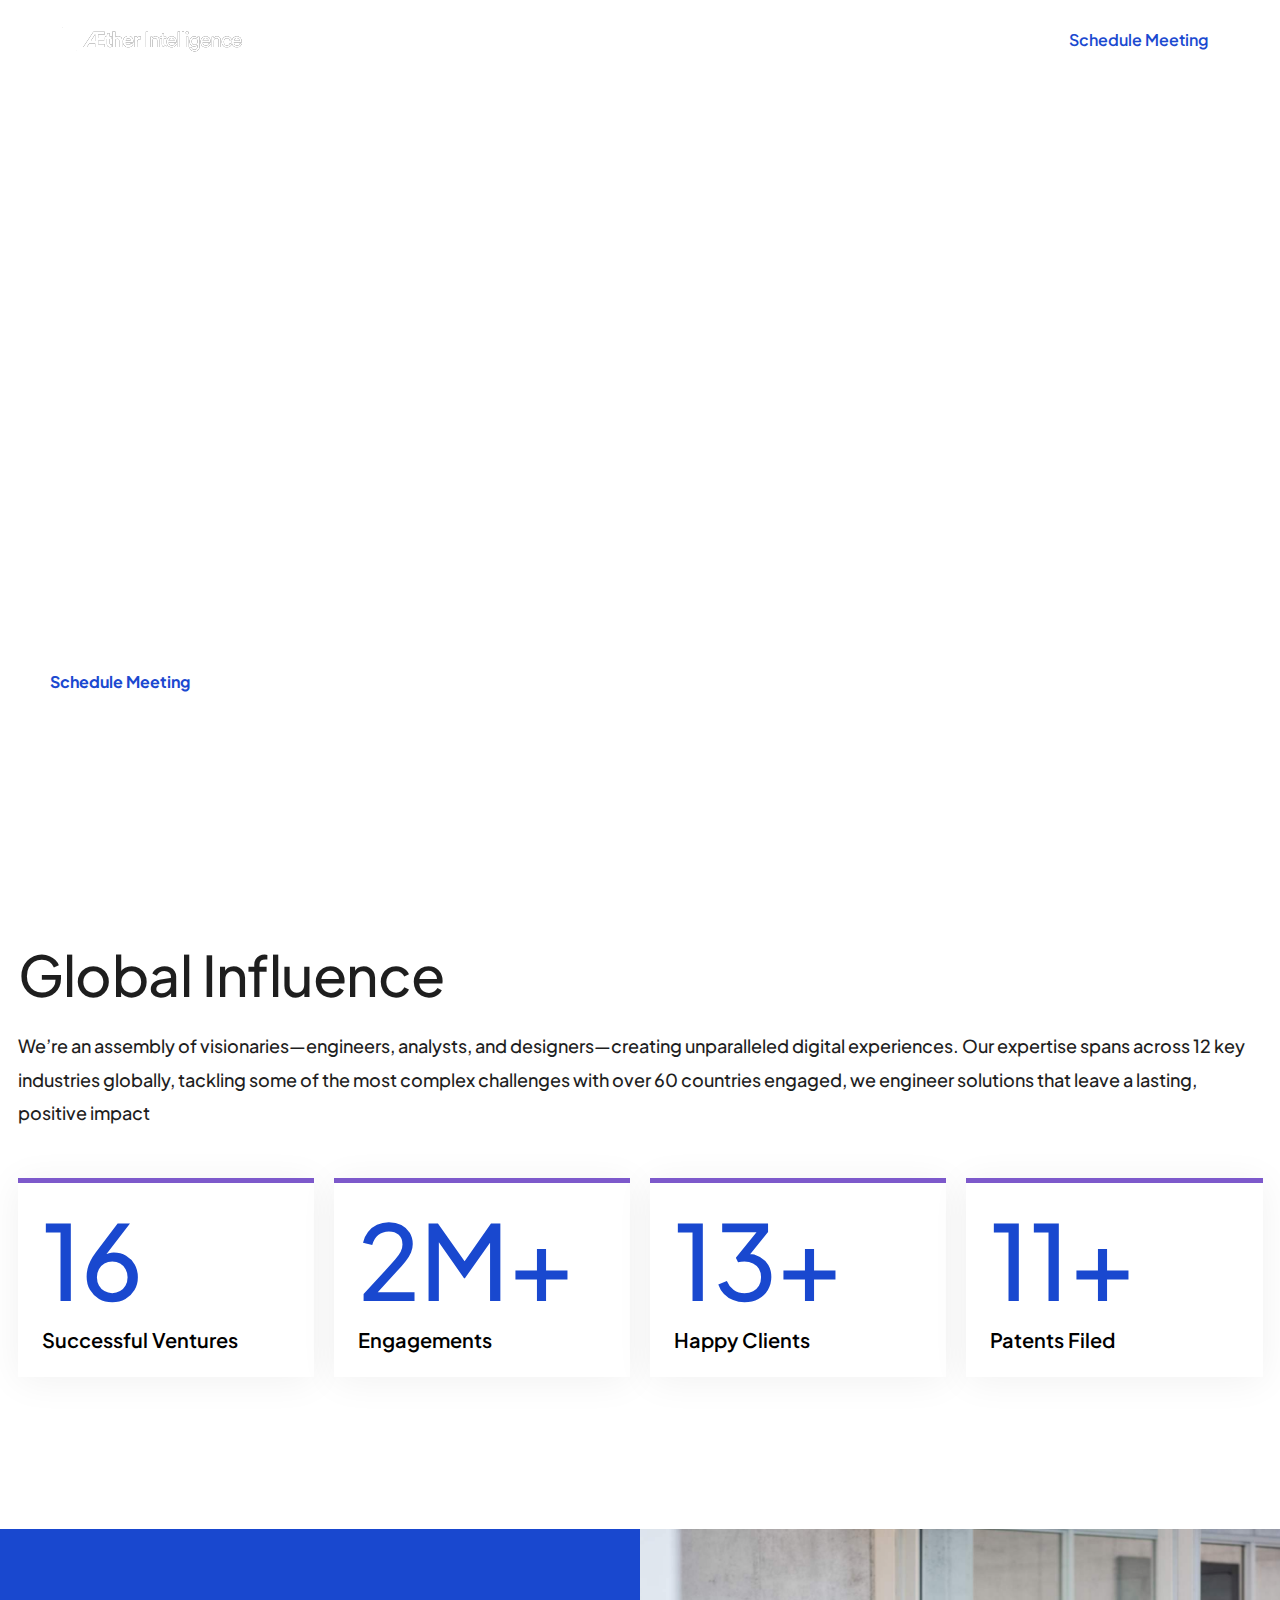
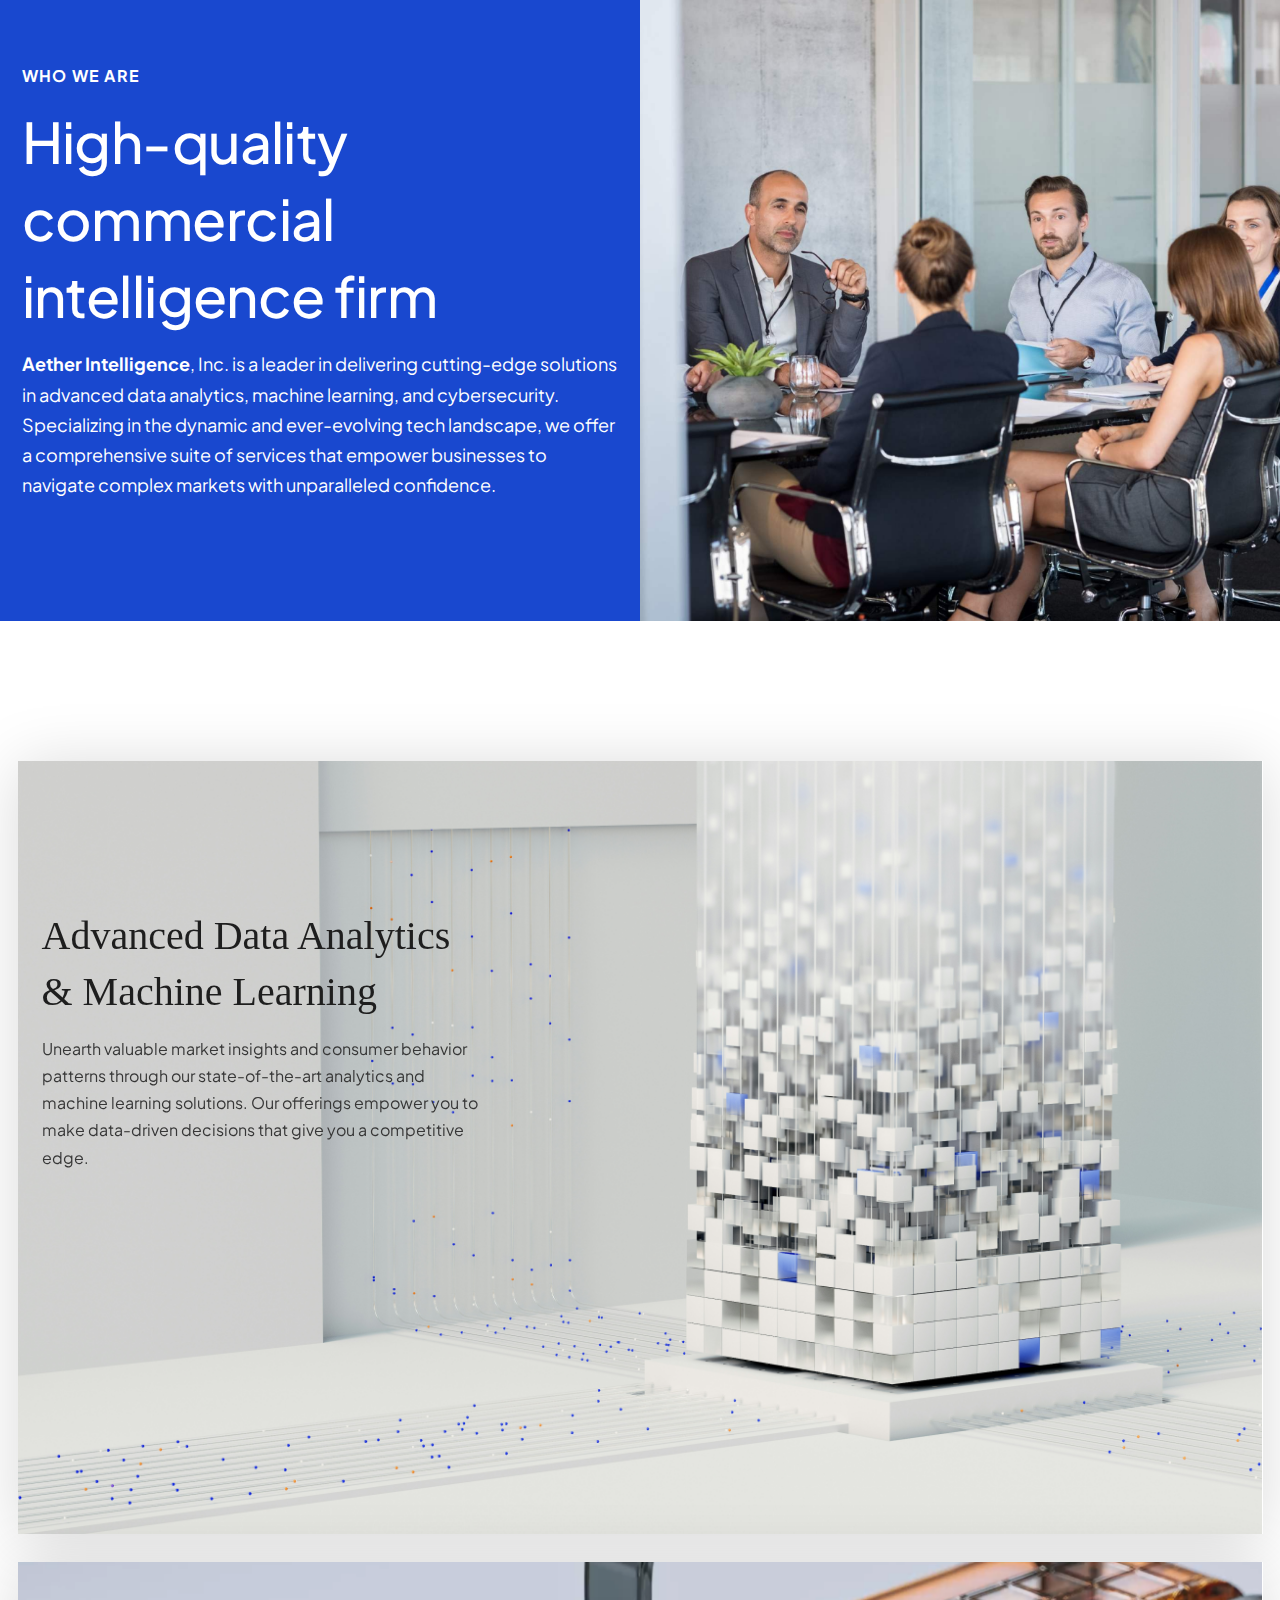
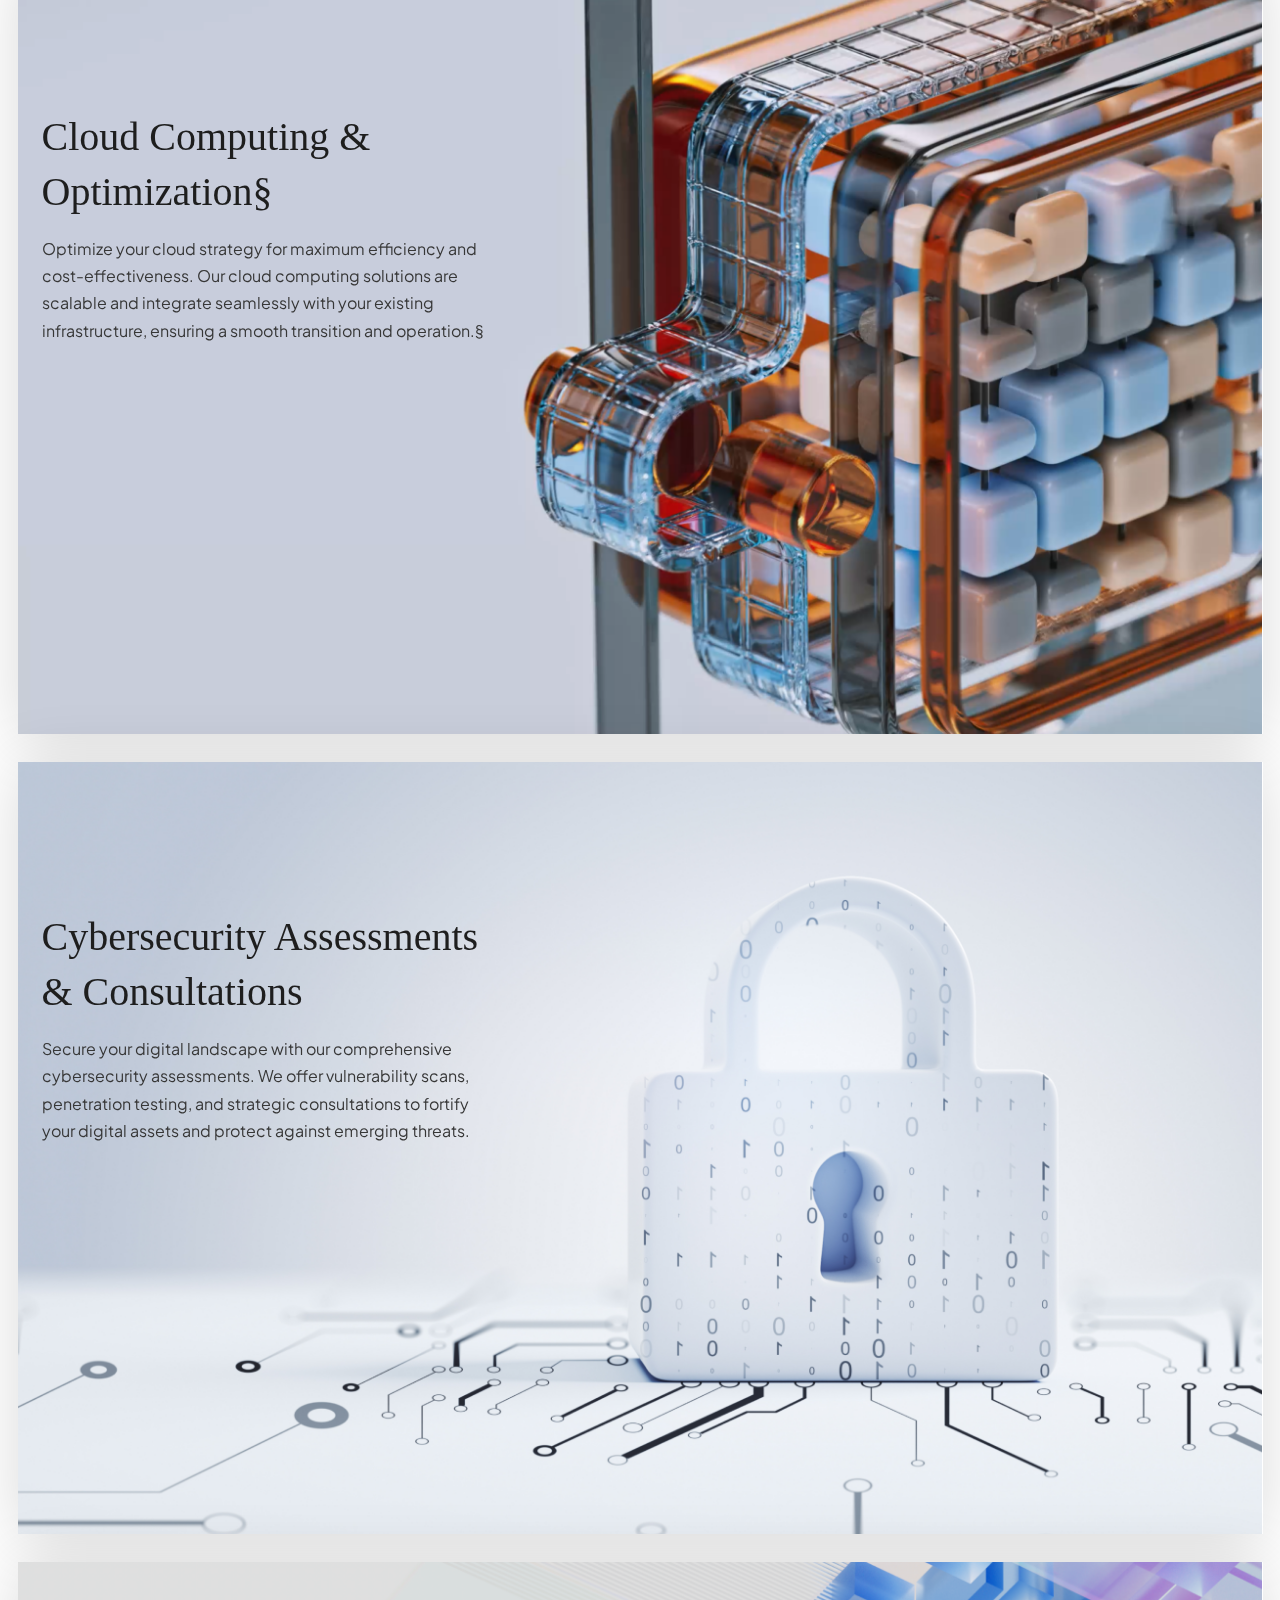
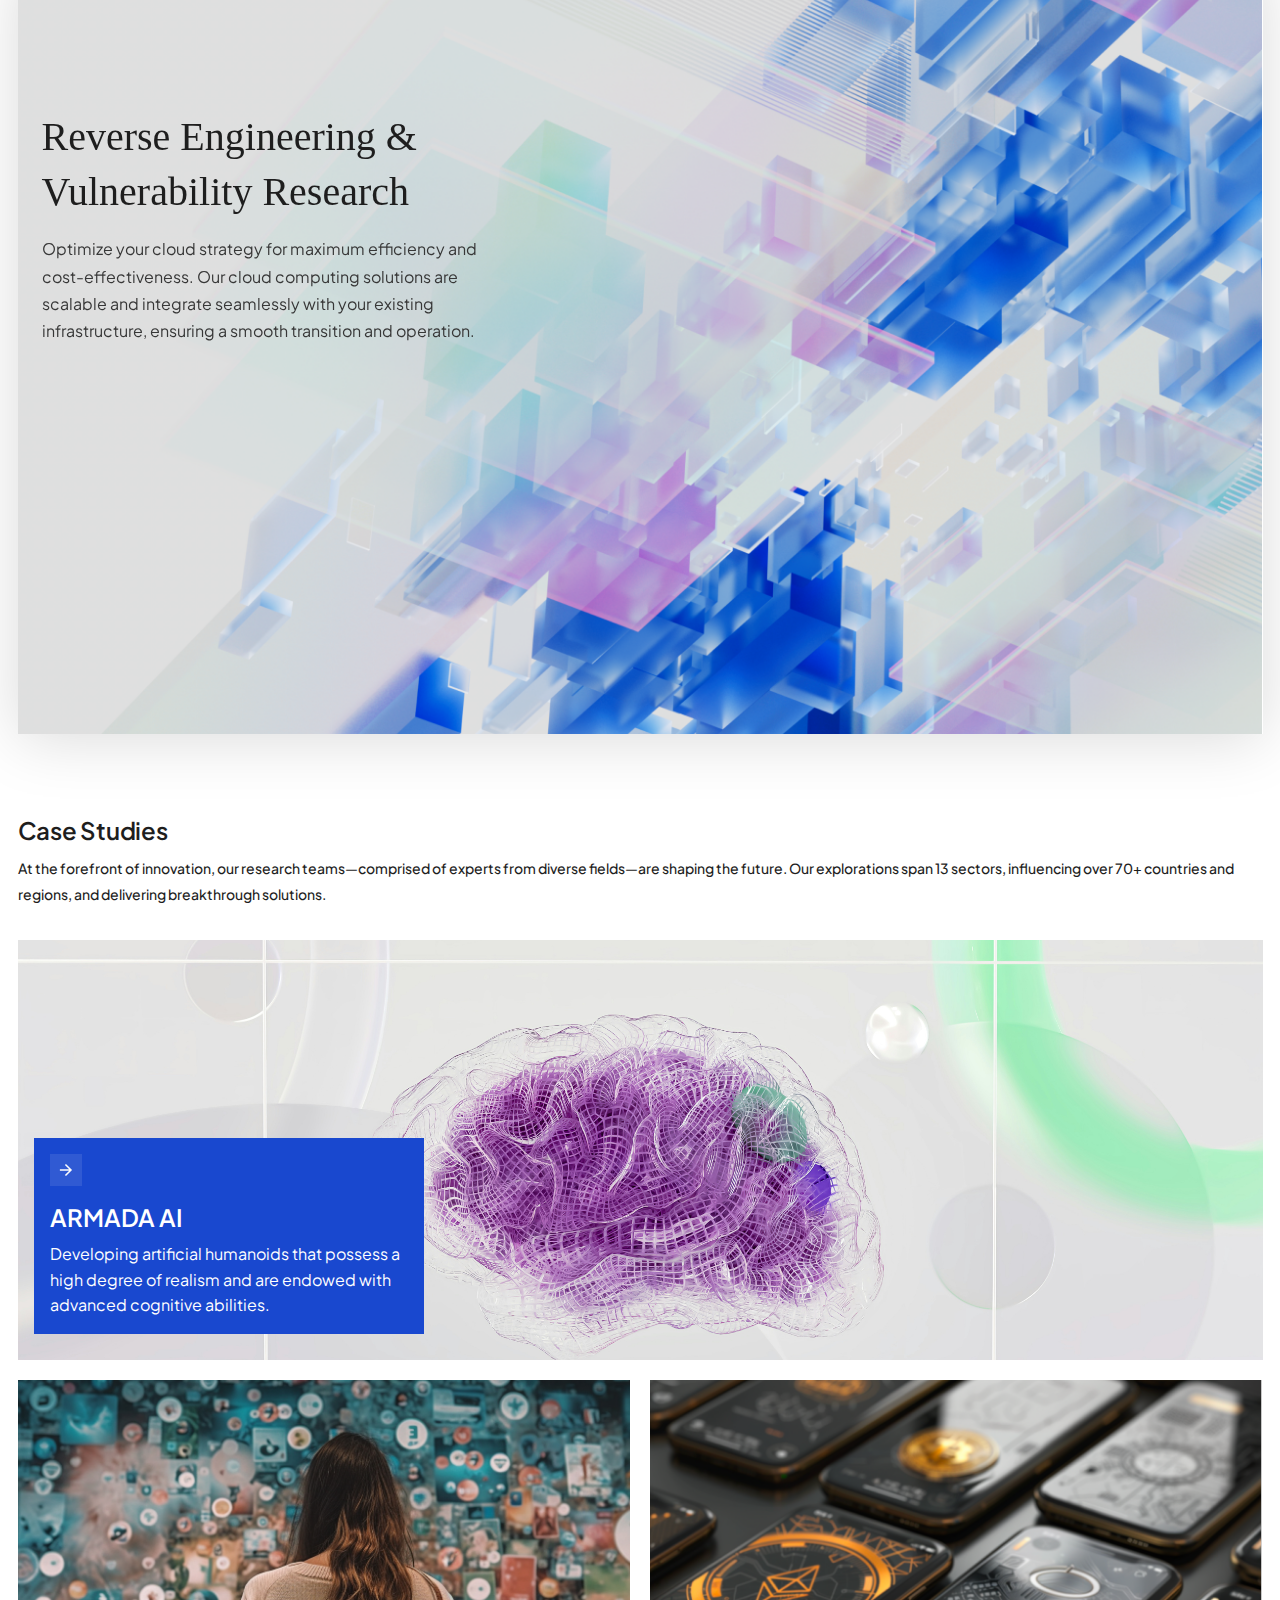
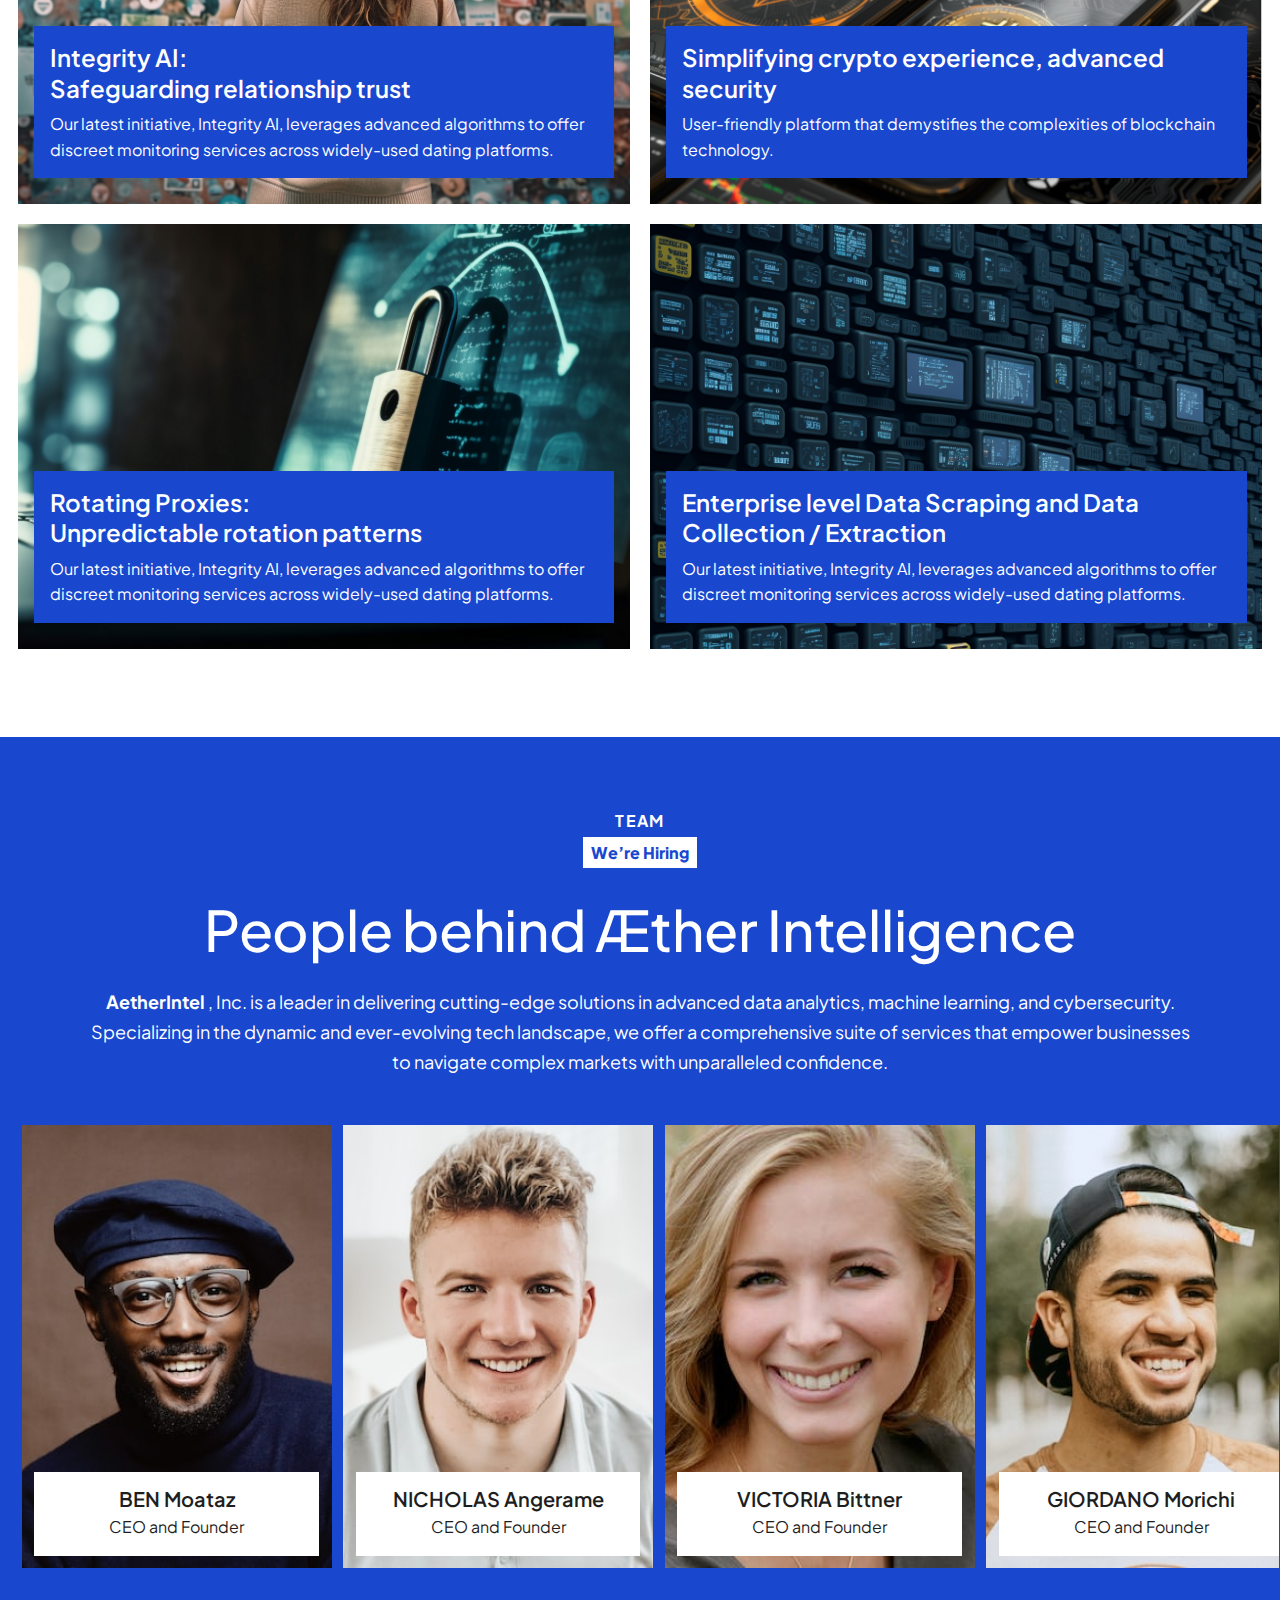
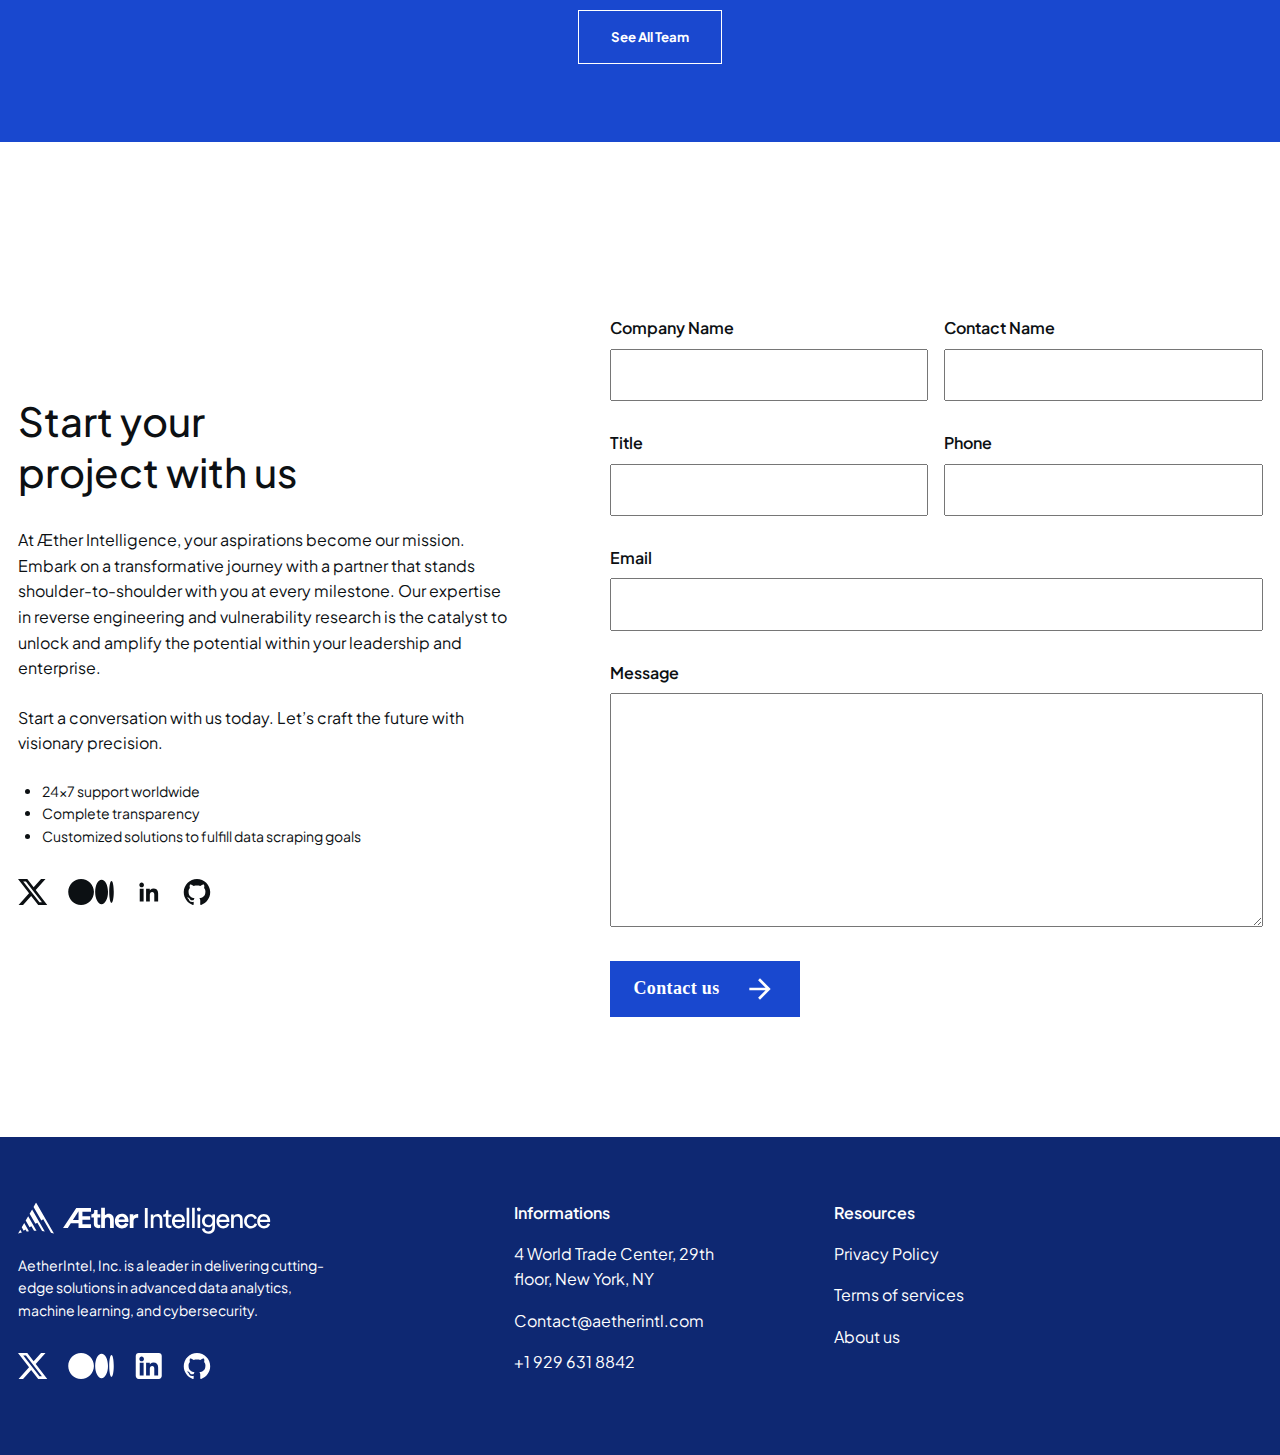
==== commit b675eef8: "edit 2" ====
--- a/index.html
+++ b/index.html
@@ -18,7 +18,7 @@
 
 <body>
     <header class="header " id="siteHeader">
-        <a href="/" class="header__brand">
+        <a href="/" class="header__brand" aria-label="Aether Intelligence">
             <svg width="194" height="25" viewBox="0 0 194 25" fill="none" xmlns="http://www.w3.org/2000/svg">
                 <path
                     d="M47.1466 20V16.4067H41.251L38.9487 20H35.3124L45.4253 4.7446H56.7001V7.54178H50.1375V11.0275H56.0761V13.6741H50.1375V17.2028H56.7216V20H47.1466ZM47.1466 13.9107V7.19751L42.8433 13.9107H47.1466ZM61.7042 9.41374H63.8344V11.9527H61.7042V16.3852C61.7042 16.8442 61.8047 17.167 62.0055 17.3534C62.2206 17.5256 62.5362 17.6116 62.9522 17.6116C63.1244 17.6116 63.2965 17.6045 63.4686 17.5901C63.6408 17.5758 63.7627 17.5543 63.8344 17.5256V19.8924C63.7053 19.9498 63.5045 20.0072 63.2319 20.0646C62.9737 20.1219 62.6366 20.1506 62.2206 20.1506C61.1878 20.1506 60.3702 19.8637 59.7677 19.2899C59.1653 18.7162 58.864 17.9129 58.864 16.8801V11.9527H56.949V9.41374H57.487C58.0464 9.41374 58.4552 9.25595 58.7134 8.94037C58.986 8.61045 59.1222 8.2088 59.1222 7.73543V6.25077H61.7042V9.41374ZM67.3107 20H64.449V4.42185H67.3107V10.2959C67.655 9.87994 68.0925 9.58587 68.6232 9.41374C69.154 9.22726 69.6704 9.13402 70.1724 9.13402C70.8466 9.13402 71.4276 9.24878 71.9153 9.47829C72.4174 9.69346 72.8262 9.98752 73.1418 10.3605C73.4717 10.7334 73.7155 11.1781 73.8733 11.6945C74.0311 12.2109 74.11 12.756 74.11 13.3298V20H71.2483V13.8247C71.2483 13.2222 71.0905 12.7202 70.7749 12.3185C70.4737 11.9169 69.9788 11.716 69.2903 11.716C68.6878 11.716 68.2144 11.9169 67.8702 12.3185C67.5259 12.7058 67.3394 13.1935 67.3107 13.7816V20ZM82.5443 13.5019C82.5299 13.2437 82.4725 12.9927 82.3721 12.7488C82.2861 12.4906 82.1426 12.2683 81.9418 12.0818C81.7553 11.881 81.5115 11.7232 81.2102 11.6085C80.9233 11.4794 80.5791 11.4148 80.1774 11.4148C79.8045 11.4148 79.4745 11.4794 79.1876 11.6085C78.9008 11.7376 78.6569 11.9025 78.4561 12.1033C78.2552 12.3042 78.0975 12.5265 77.9827 12.7704C77.8823 13.0142 77.8249 13.2581 77.8106 13.5019H82.5443ZM85.2123 16.9661C85.0832 17.4252 84.8752 17.8627 84.5884 18.2787C84.3158 18.6803 83.9787 19.0317 83.5771 19.333C83.1754 19.6342 82.7021 19.8709 82.157 20.043C81.6262 20.2295 81.0381 20.3228 80.3926 20.3228C79.661 20.3228 78.9653 20.2008 78.3055 19.957C77.6456 19.6988 77.0647 19.3258 76.5626 18.8381C76.0605 18.3504 75.6589 17.7551 75.3577 17.0522C75.0708 16.3493 74.9273 15.5532 74.9273 14.6638C74.9273 13.8175 75.0708 13.0501 75.3577 12.3615C75.6445 11.673 76.0247 11.092 76.498 10.6187C76.9858 10.131 77.5452 9.75801 78.1764 9.49981C78.8075 9.22726 79.4602 9.09099 80.1344 9.09099C81.784 9.09099 83.0678 9.5787 83.9859 10.5541C84.9039 11.5296 85.363 12.8708 85.363 14.5778C85.363 14.7786 85.3558 14.9722 85.3414 15.1587C85.3271 15.3309 85.3199 15.4313 85.3199 15.46H77.746C77.7604 15.8042 77.8393 16.127 77.9827 16.4282C78.1405 16.7151 78.3341 16.9661 78.5637 17.1813C78.8075 17.3965 79.0872 17.5686 79.4028 17.6977C79.7184 17.8125 80.0555 17.8698 80.4141 17.8698C81.0883 17.8698 81.6119 17.7192 81.9848 17.418C82.3721 17.1168 82.6518 16.7294 82.824 16.2561L85.2123 16.9661ZM92.7805 12.254C92.4937 12.1966 92.2068 12.1679 91.9199 12.1679C91.5469 12.1679 91.1955 12.2181 90.8655 12.3185C90.5356 12.4189 90.2487 12.5839 90.0049 12.8134C89.761 13.0429 89.5602 13.3513 89.4024 13.7386C89.259 14.1116 89.1872 14.5849 89.1872 15.1587V20H86.3255V9.41374H89.1012V10.9845C89.259 10.6402 89.4598 10.3605 89.7036 10.1453C89.9618 9.9158 90.2272 9.74366 90.4998 9.62891C90.7867 9.51415 91.0664 9.43526 91.3389 9.39222C91.6258 9.34919 91.884 9.32767 92.1135 9.32767C92.2283 9.32767 92.3359 9.33485 92.4363 9.34919C92.551 9.34919 92.6658 9.35636 92.7805 9.37071V12.254ZM97.8735 20V4.7446H100.025V20H97.8735ZM104.42 20H102.398V9.65042H104.377V11.1351C104.75 10.4896 105.224 10.0306 105.798 9.75801C106.371 9.48546 106.959 9.34919 107.562 9.34919C108.179 9.34919 108.717 9.45677 109.176 9.67194C109.649 9.87277 110.036 10.1597 110.338 10.5326C110.653 10.8912 110.883 11.3216 111.026 11.8236C111.184 12.3257 111.263 12.8636 111.263 13.4374V20H109.24V13.7816C109.24 13.423 109.197 13.0859 109.111 12.7704C109.039 12.4548 108.903 12.1822 108.702 11.9527C108.516 11.7089 108.265 11.5224 107.949 11.3933C107.648 11.2498 107.275 11.1781 106.83 11.1781C106.429 11.1781 106.077 11.257 105.776 11.4148C105.475 11.5582 105.224 11.7591 105.023 12.0173C104.822 12.2755 104.671 12.5767 104.571 12.921C104.471 13.2652 104.42 13.631 104.42 14.0183V20ZM115.9 9.65042H118.138V11.4794H115.9V16.8585C115.9 17.3319 116.008 17.6905 116.223 17.9344C116.438 18.1639 116.811 18.2787 117.342 18.2787C117.471 18.2787 117.614 18.2715 117.772 18.2571C117.93 18.2428 118.052 18.2213 118.138 18.1926V19.9139C118.052 19.9426 117.887 19.9785 117.643 20.0215C117.399 20.0789 117.105 20.1076 116.761 20.1076C115.871 20.1076 115.169 19.8566 114.652 19.3545C114.136 18.8381 113.878 18.1065 113.878 17.1598V11.4794H111.898V9.65042H112.457C113.017 9.65042 113.419 9.49981 113.662 9.19857C113.921 8.89734 114.05 8.51721 114.05 8.05818V6.37987H115.9V9.65042ZM126.413 13.7601C126.384 13.0142 126.133 12.3902 125.66 11.8882C125.187 11.3718 124.491 11.1136 123.573 11.1136C123.142 11.1136 122.755 11.1925 122.411 11.3503C122.081 11.4937 121.794 11.6945 121.55 11.9527C121.321 12.1966 121.134 12.4763 120.991 12.7919C120.847 13.1075 120.768 13.4302 120.754 13.7601H126.413ZM128.457 17.0522C128.314 17.5112 128.098 17.9416 127.812 18.3432C127.539 18.7305 127.202 19.0748 126.8 19.376C126.413 19.6629 125.968 19.8924 125.466 20.0646C124.964 20.2367 124.412 20.3228 123.809 20.3228C123.121 20.3228 122.461 20.2008 121.83 19.957C121.199 19.7131 120.639 19.3545 120.152 18.8811C119.678 18.4078 119.298 17.8268 119.011 17.1383C118.739 16.4497 118.602 15.668 118.602 14.7929C118.602 13.9753 118.739 13.2366 119.011 12.5767C119.284 11.9025 119.642 11.3287 120.087 10.8554C120.546 10.3677 121.077 9.99469 121.679 9.73649C122.282 9.46395 122.906 9.32767 123.551 9.32767C124.34 9.32767 125.043 9.46395 125.66 9.73649C126.291 9.99469 126.815 10.3605 127.231 10.8338C127.647 11.3072 127.962 11.881 128.177 12.5552C128.407 13.215 128.522 13.9466 128.522 14.7499C128.522 14.879 128.514 15.0009 128.5 15.1157C128.5 15.2304 128.493 15.3237 128.479 15.3954H120.689C120.704 15.8544 120.79 16.2776 120.948 16.6649C121.105 17.0522 121.321 17.3893 121.593 17.6762C121.88 17.9487 122.21 18.1639 122.583 18.3217C122.97 18.4651 123.379 18.5369 123.809 18.5369C124.656 18.5369 125.301 18.336 125.746 17.9344C126.191 17.5327 126.513 17.0379 126.714 16.4497L128.457 17.0522ZM129.812 20V4.42185H131.835V20H129.812ZM133.985 20V4.42185H136.007V20H133.985ZM138.157 20V9.65042H140.158V20H138.157ZM137.705 5.73437C137.705 5.31838 137.841 4.97411 138.114 4.70156C138.401 4.41467 138.745 4.27123 139.147 4.27123C139.563 4.27123 139.907 4.41467 140.179 4.70156C140.466 4.97411 140.61 5.31838 140.61 5.73437C140.61 6.13602 140.466 6.48028 140.179 6.76718C139.907 7.03972 139.563 7.17599 139.147 7.17599C138.745 7.17599 138.401 7.03972 138.114 6.76718C137.841 6.48028 137.705 6.13602 137.705 5.73437ZM143.513 20.1076C143.585 20.8392 143.872 21.4416 144.374 21.915C144.89 22.4027 145.543 22.6466 146.332 22.6466C147.422 22.6466 148.218 22.3668 148.72 21.8074C149.237 21.248 149.495 20.4088 149.495 19.2899V17.8053C149.251 18.2787 148.856 18.6803 148.311 19.0102C147.766 19.3402 147.106 19.5051 146.332 19.5051C145.643 19.5051 145.005 19.3832 144.417 19.1393C143.843 18.8811 143.341 18.5369 142.911 18.1065C142.495 17.6618 142.165 17.1311 141.921 16.5143C141.691 15.8975 141.577 15.2233 141.577 14.4917C141.577 13.7888 141.691 13.1361 141.921 12.5337C142.15 11.9169 142.473 11.3861 142.889 10.9414C143.305 10.4824 143.8 10.1238 144.374 9.86559C144.962 9.59305 145.615 9.45677 146.332 9.45677C147.135 9.45677 147.802 9.60022 148.333 9.88711C148.864 10.174 149.258 10.5756 149.516 11.092V9.65042H151.517V19.2254C151.517 19.8852 151.431 20.5236 151.259 21.1404C151.087 21.7715 150.793 22.3238 150.377 22.7972C149.975 23.2849 149.445 23.6722 148.785 23.9591C148.125 24.2603 147.307 24.4109 146.332 24.4109C145.686 24.4109 145.084 24.3105 144.524 24.1097C143.979 23.9232 143.492 23.6579 143.061 23.3136C142.645 22.9693 142.301 22.5605 142.028 22.0871C141.77 21.6281 141.612 21.1189 141.555 20.5594L143.513 20.1076ZM146.633 17.8053C147.508 17.8053 148.218 17.5041 148.763 16.9016C149.308 16.2991 149.581 15.4958 149.581 14.4917C149.581 13.4876 149.308 12.6843 148.763 12.0818C148.218 11.4794 147.508 11.1781 146.633 11.1781C145.729 11.1781 145.005 11.4794 144.46 12.0818C143.915 12.6843 143.642 13.4876 143.642 14.4917C143.642 15.5102 143.908 16.3206 144.438 16.9231C144.983 17.5112 145.715 17.8053 146.633 17.8053ZM160.428 13.7601C160.399 13.0142 160.148 12.3902 159.675 11.8882C159.202 11.3718 158.506 11.1136 157.588 11.1136C157.157 11.1136 156.77 11.1925 156.426 11.3503C156.096 11.4937 155.809 11.6945 155.565 11.9527C155.336 12.1966 155.149 12.4763 155.006 12.7919C154.862 13.1075 154.783 13.4302 154.769 13.7601H160.428ZM162.472 17.0522C162.329 17.5112 162.113 17.9416 161.827 18.3432C161.554 18.7305 161.217 19.0748 160.815 19.376C160.428 19.6629 159.983 19.8924 159.481 20.0646C158.979 20.2367 158.427 20.3228 157.824 20.3228C157.136 20.3228 156.476 20.2008 155.845 19.957C155.214 19.7131 154.654 19.3545 154.167 18.8811C153.693 18.4078 153.313 17.8268 153.026 17.1383C152.754 16.4497 152.617 15.668 152.617 14.7929C152.617 13.9753 152.754 13.2366 153.026 12.5767C153.299 11.9025 153.657 11.3287 154.102 10.8554C154.561 10.3677 155.092 9.99469 155.694 9.73649C156.297 9.46395 156.921 9.32767 157.566 9.32767C158.355 9.32767 159.058 9.46395 159.675 9.73649C160.306 9.99469 160.83 10.3605 161.246 10.8338C161.662 11.3072 161.977 11.881 162.192 12.5552C162.422 13.215 162.537 13.9466 162.537 14.7499C162.537 14.879 162.529 15.0009 162.515 15.1157C162.515 15.2304 162.508 15.3237 162.494 15.3954H154.705C154.719 15.8544 154.805 16.2776 154.963 16.6649C155.12 17.0522 155.336 17.3893 155.608 17.6762C155.895 17.9487 156.225 18.1639 156.598 18.3217C156.985 18.4651 157.394 18.5369 157.824 18.5369C158.671 18.5369 159.316 18.336 159.761 17.9344C160.206 17.5327 160.528 17.0379 160.729 16.4497L162.472 17.0522ZM165.85 20H163.827V9.65042H165.807V11.1351C166.18 10.4896 166.653 10.0306 167.227 9.75801C167.801 9.48546 168.389 9.34919 168.991 9.34919C169.608 9.34919 170.146 9.45677 170.605 9.67194C171.079 9.87277 171.466 10.1597 171.767 10.5326C172.083 10.8912 172.312 11.3216 172.456 11.8236C172.613 12.3257 172.692 12.8636 172.692 13.4374V20H170.67V13.7816C170.67 13.423 170.627 13.0859 170.541 12.7704C170.469 12.4548 170.333 12.1822 170.132 11.9527C169.945 11.7089 169.694 11.5224 169.379 11.3933C169.078 11.2498 168.705 11.1781 168.26 11.1781C167.858 11.1781 167.507 11.257 167.206 11.4148C166.904 11.5582 166.653 11.7591 166.453 12.0173C166.252 12.2755 166.101 12.5767 166.001 12.921C165.9 13.2652 165.85 13.631 165.85 14.0183V20ZM178.965 11.1996C178.549 11.1996 178.155 11.2785 177.782 11.4363C177.409 11.5798 177.072 11.8021 176.77 12.1033C176.483 12.4046 176.254 12.7847 176.082 13.2437C175.91 13.6884 175.824 14.212 175.824 14.8145C175.824 15.4026 175.91 15.9262 176.082 16.3852C176.254 16.8299 176.483 17.21 176.77 17.5256C177.057 17.8268 177.394 18.0563 177.782 18.2141C178.169 18.3719 178.571 18.4508 178.987 18.4508C179.474 18.4508 179.883 18.3791 180.213 18.2356C180.557 18.0922 180.837 17.9129 181.052 17.6977C181.282 17.4825 181.461 17.253 181.59 17.0092C181.719 16.751 181.812 16.5215 181.87 16.3206L183.656 17.0952C183.527 17.4682 183.34 17.8483 183.096 18.2356C182.852 18.6086 182.537 18.9528 182.149 19.2684C181.762 19.584 181.303 19.835 180.772 20.0215C180.256 20.2223 179.661 20.3228 178.987 20.3228C178.226 20.3228 177.523 20.1865 176.878 19.9139C176.247 19.627 175.702 19.2397 175.243 18.752C174.784 18.25 174.418 17.669 174.145 17.0092C173.887 16.335 173.758 15.6034 173.758 14.8145C173.758 14.0112 173.887 13.2724 174.145 12.5982C174.418 11.924 174.784 11.3503 175.243 10.8769C175.716 10.3892 176.268 10.009 176.899 9.73649C177.545 9.46395 178.233 9.32767 178.965 9.32767C179.654 9.32767 180.256 9.42809 180.772 9.62891C181.303 9.81539 181.755 10.0664 182.128 10.382C182.515 10.6976 182.824 11.0562 183.053 11.4578C183.283 11.8451 183.455 12.2324 183.57 12.6197L181.741 13.3943C181.669 13.1361 181.569 12.8779 181.439 12.6197C181.31 12.3615 181.131 12.132 180.902 11.9312C180.686 11.716 180.421 11.5439 180.105 11.4148C179.79 11.2714 179.41 11.1996 178.965 11.1996ZM191.604 13.7601C191.575 13.0142 191.324 12.3902 190.851 11.8882C190.377 11.3718 189.682 11.1136 188.764 11.1136C188.333 11.1136 187.946 11.1925 187.602 11.3503C187.272 11.4937 186.985 11.6945 186.741 11.9527C186.511 12.1966 186.325 12.4763 186.182 12.7919C186.038 13.1075 185.959 13.4302 185.945 13.7601H191.604ZM193.648 17.0522C193.504 17.5112 193.289 17.9416 193.002 18.3432C192.73 18.7305 192.393 19.0748 191.991 19.376C191.604 19.6629 191.159 19.8924 190.657 20.0646C190.155 20.2367 189.603 20.3228 189 20.3228C188.312 20.3228 187.652 20.2008 187.021 19.957C186.39 19.7131 185.83 19.3545 185.342 18.8811C184.869 18.4078 184.489 17.8268 184.202 17.1383C183.929 16.4497 183.793 15.668 183.793 14.7929C183.793 13.9753 183.929 13.2366 184.202 12.5767C184.475 11.9025 184.833 11.3287 185.278 10.8554C185.737 10.3677 186.268 9.99469 186.87 9.73649C187.473 9.46395 188.097 9.32767 188.742 9.32767C189.531 9.32767 190.234 9.46395 190.851 9.73649C191.482 9.99469 192.005 10.3605 192.421 10.8338C192.837 11.3072 193.153 11.881 193.368 12.5552C193.598 13.215 193.712 13.9466 193.712 14.7499C193.712 14.879 193.705 15.0009 193.691 15.1157C193.691 15.2304 193.684 15.3237 193.669 15.3954H185.88C185.895 15.8544 185.981 16.2776 186.139 16.6649C186.296 17.0522 186.511 17.3893 186.784 17.6762C187.071 17.9487 187.401 18.1639 187.774 18.3217C188.161 18.4651 188.57 18.5369 189 18.5369C189.847 18.5369 190.492 18.336 190.937 17.9344C191.381 17.5327 191.704 17.0379 191.905 16.4497L193.648 17.0522Z"
--- a/assets/style.css
+++ b/assets/style.css
@@ -1,24 +1,24 @@
 @font-face {
     font-family: "Gilroy";
-    src: url("/assets/fonts/Gilroy-Semibold.ttf") format("truetype");
+    src: url("./assets/fonts/Gilroy-Semibold.ttf") format("truetype");
     font-weight: 600;
 }
 
 @font-face {
     font-family: "Gilroy";
-    src: url("/assets/fonts/Gilroy-Regular.ttf") format("truetype");
+    src: url("./assets/fonts/Gilroy-Regular.ttf") format("truetype");
     font-weight: 400;
 }
 
 @font-face {
     font-family: "Gilroy";
-    src: url("/assets/fonts/Gilroy-Medium.ttf") format("truetype");
+    src: url("./assets/fonts/Gilroy-Medium.ttf") format("truetype");
     font-weight: 500;
 }
 
 @font-face {
     font-family: "Gilroy";
-    src: url("/assets/fonts/Gilroy-Bold.ttf") format("truetype");
+    src: url("./assets/fonts/Gilroy-Bold.ttf") format("truetype");
     font-weight: 700;
 }
 
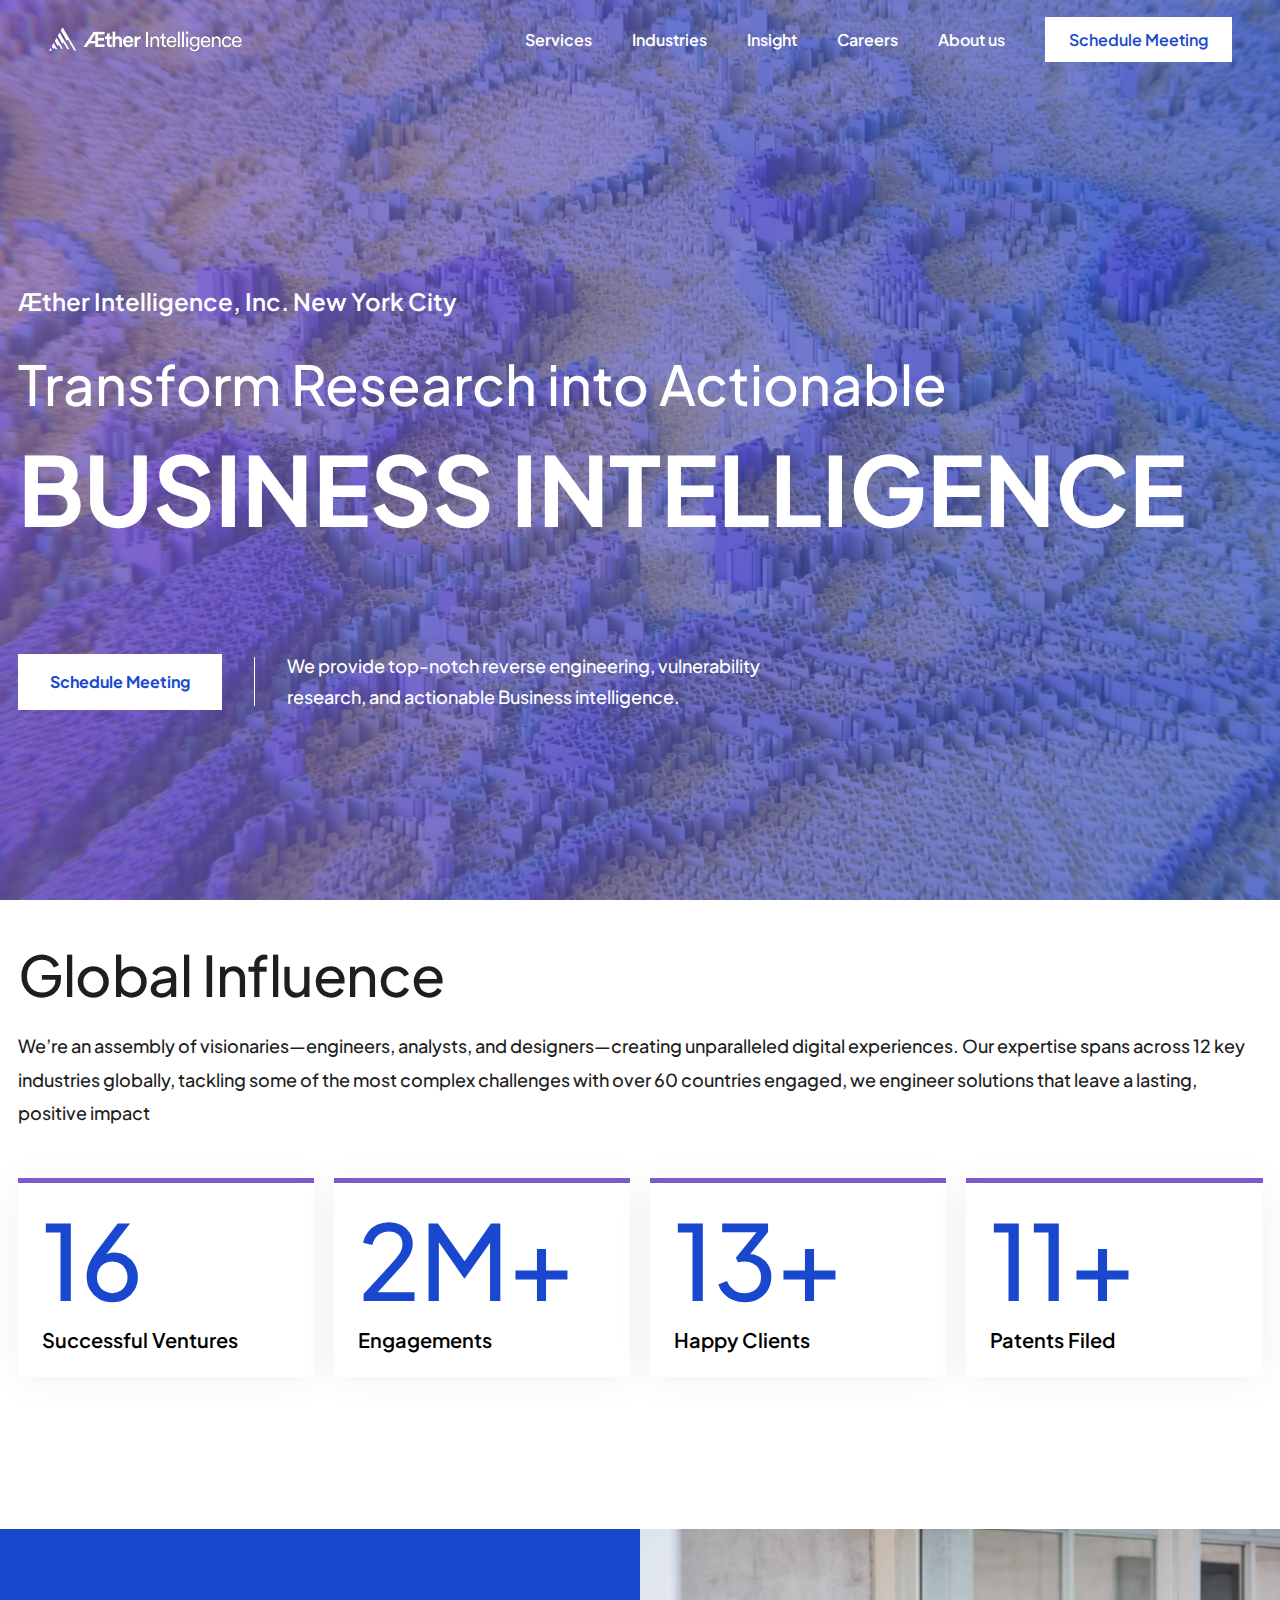
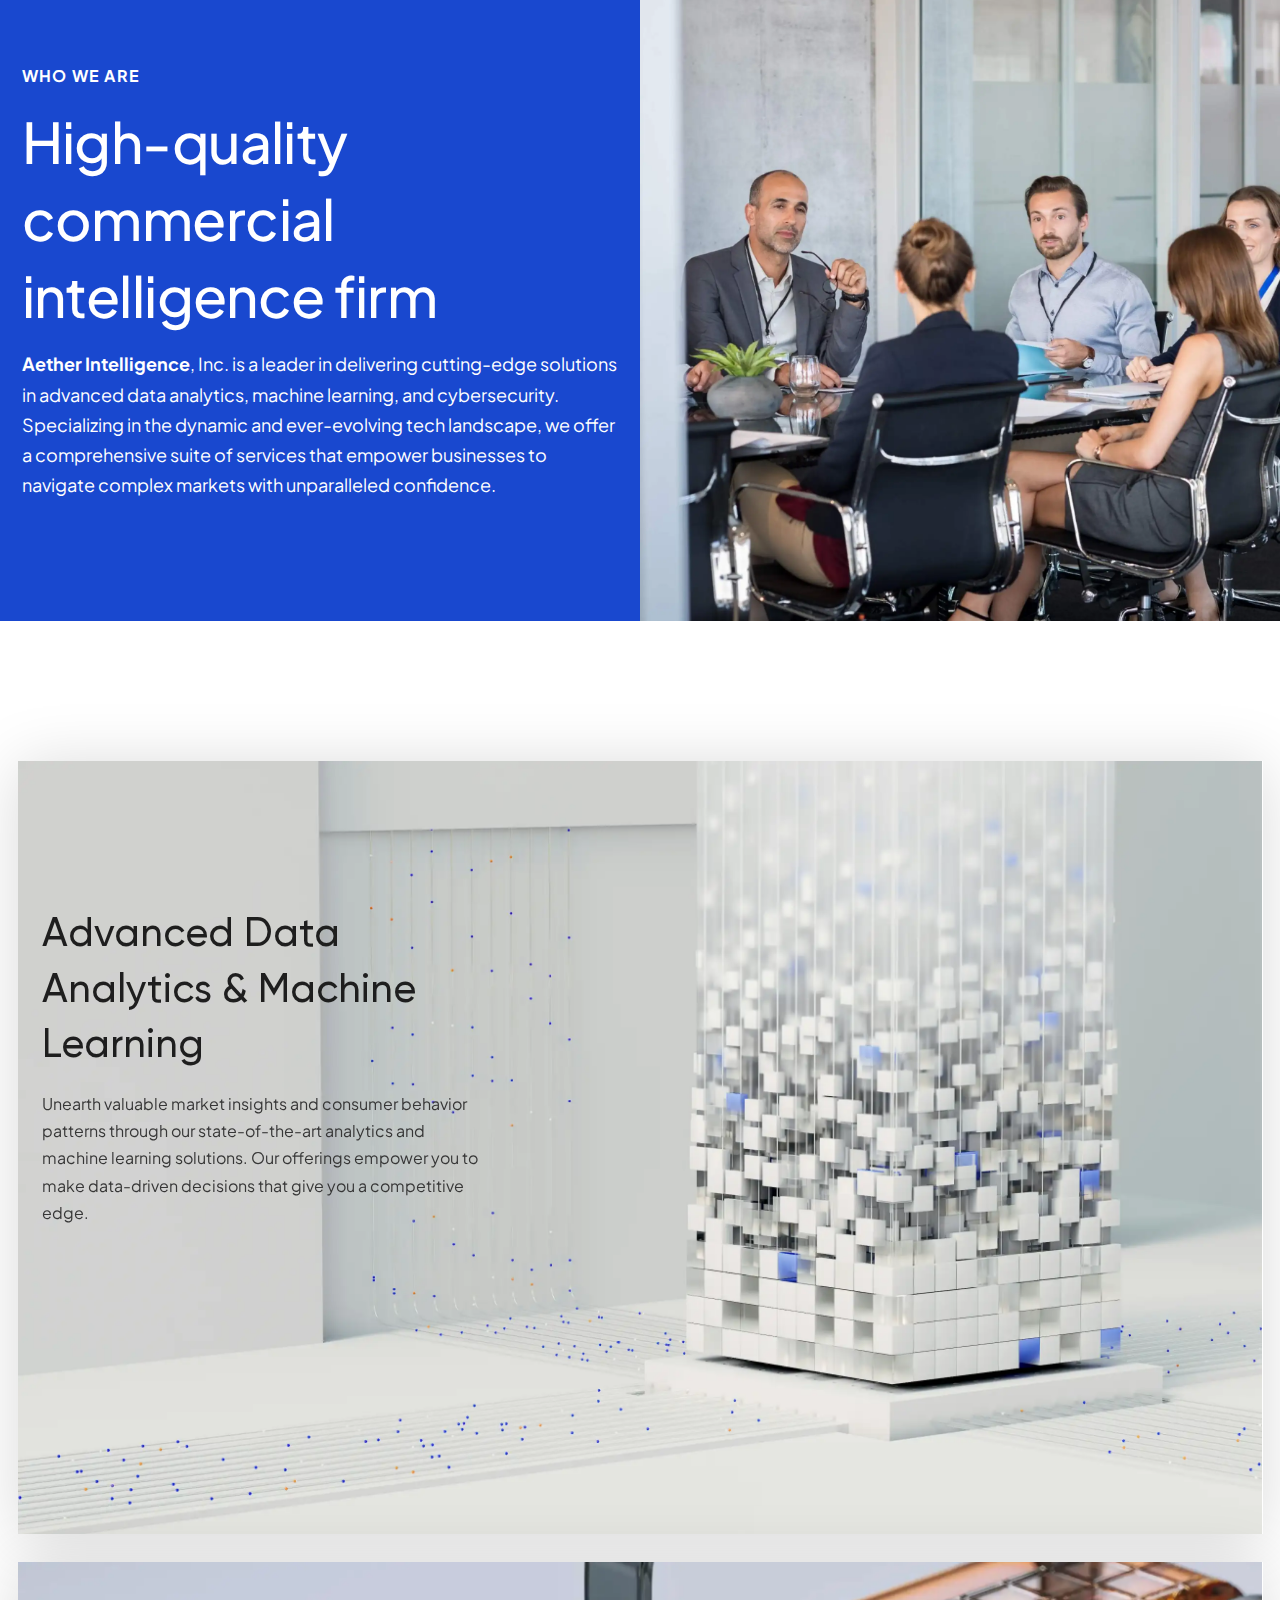
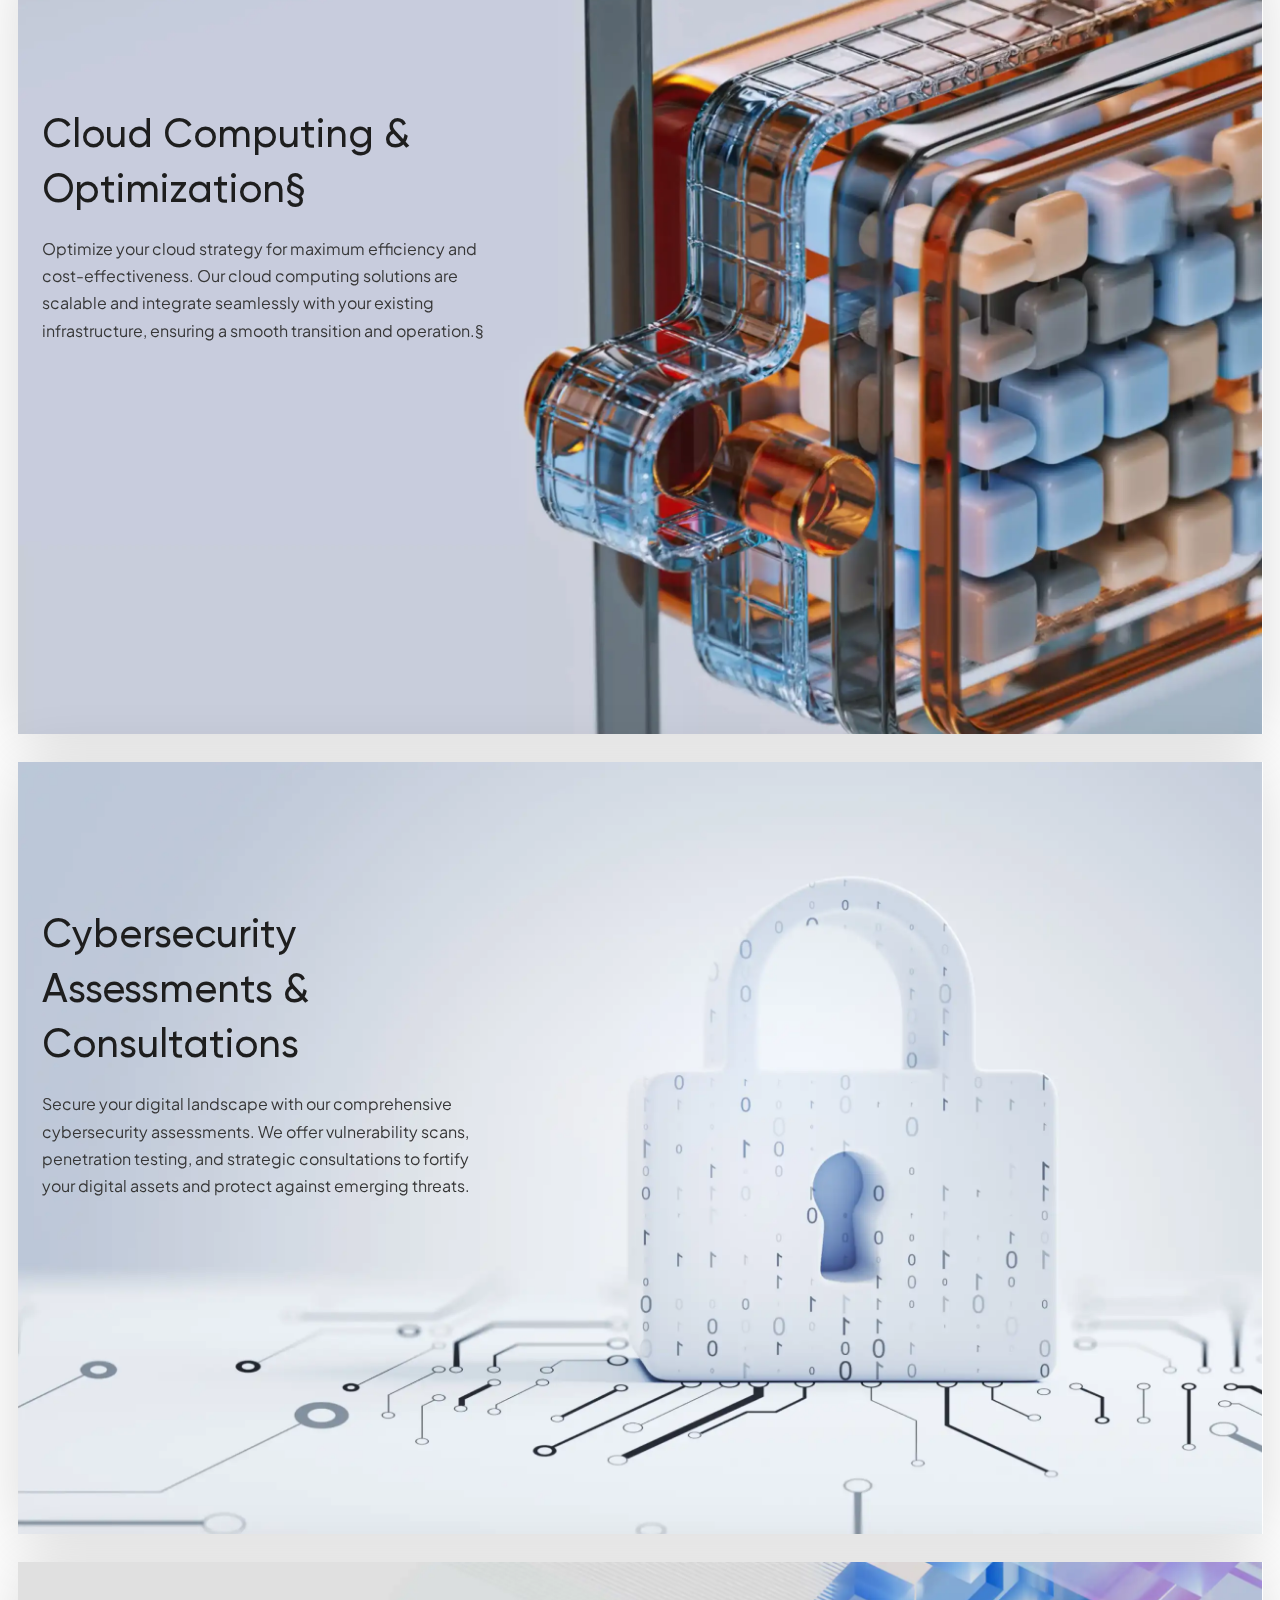
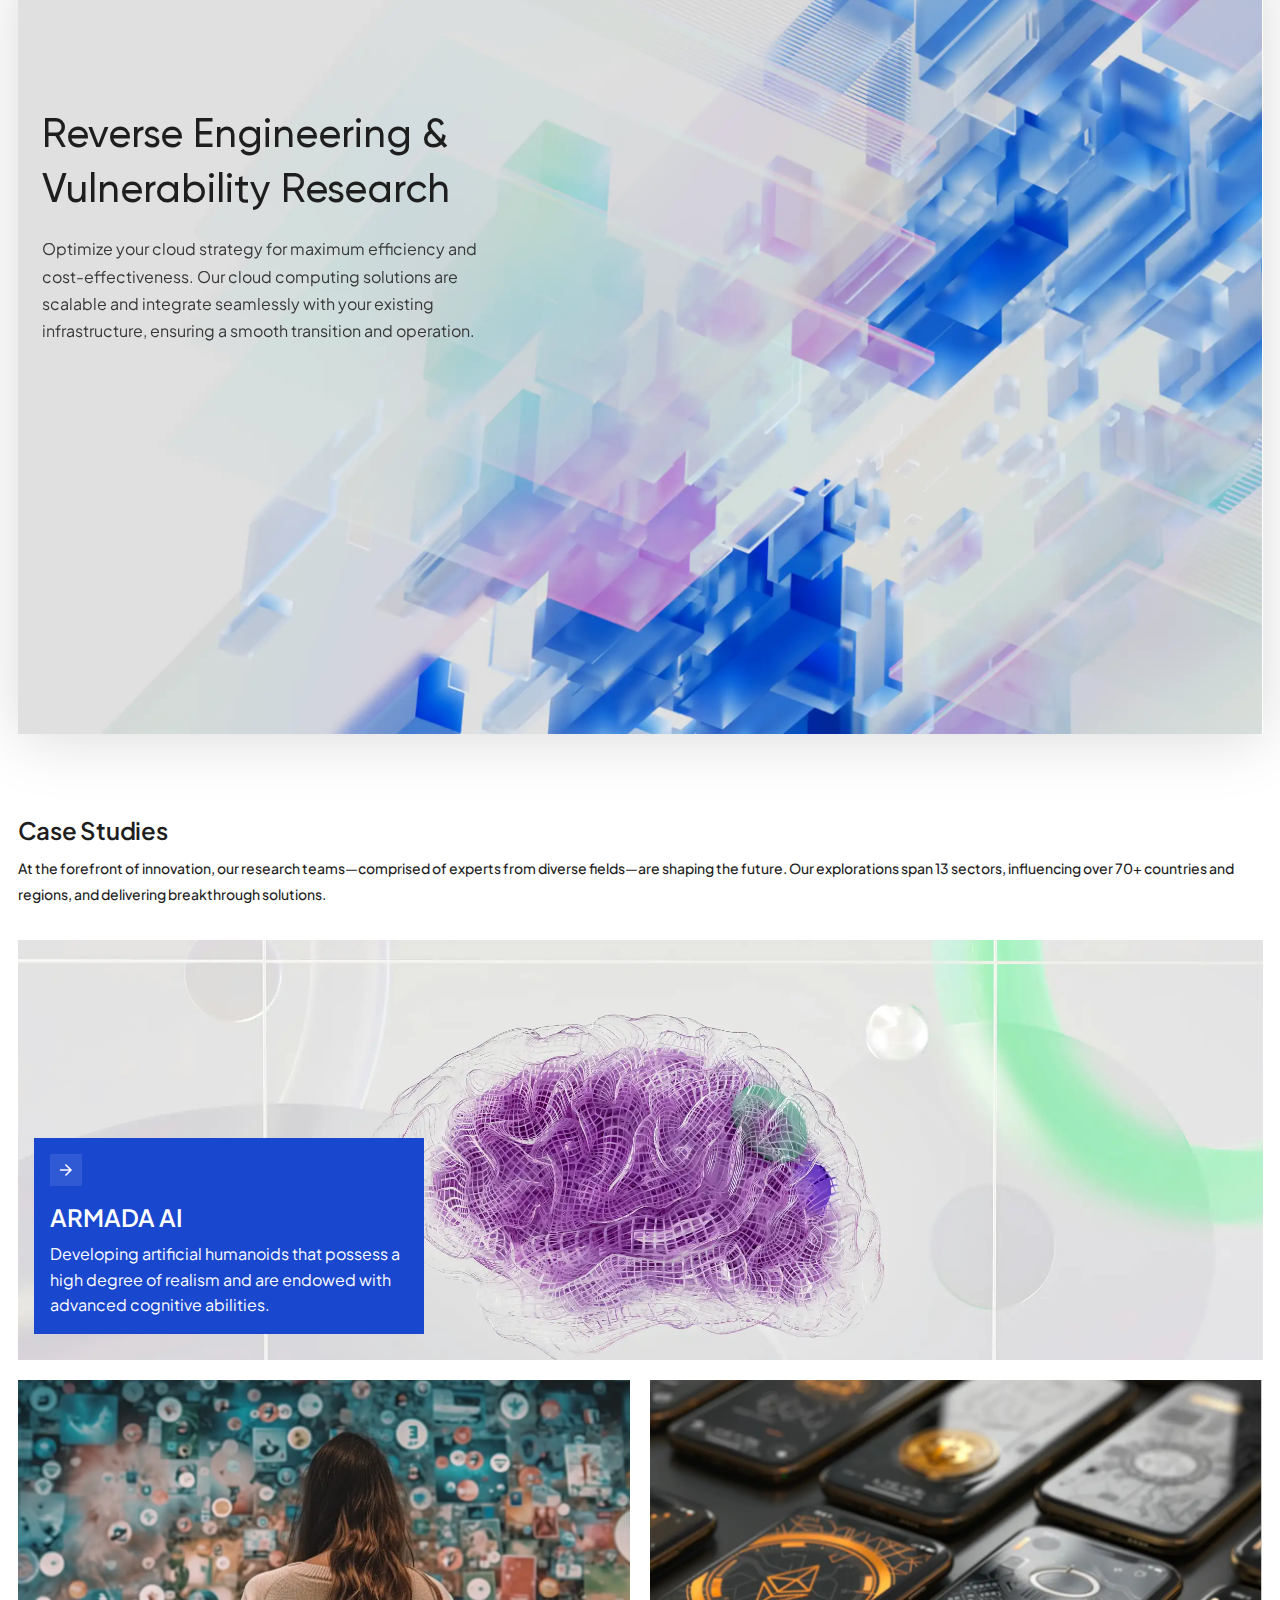
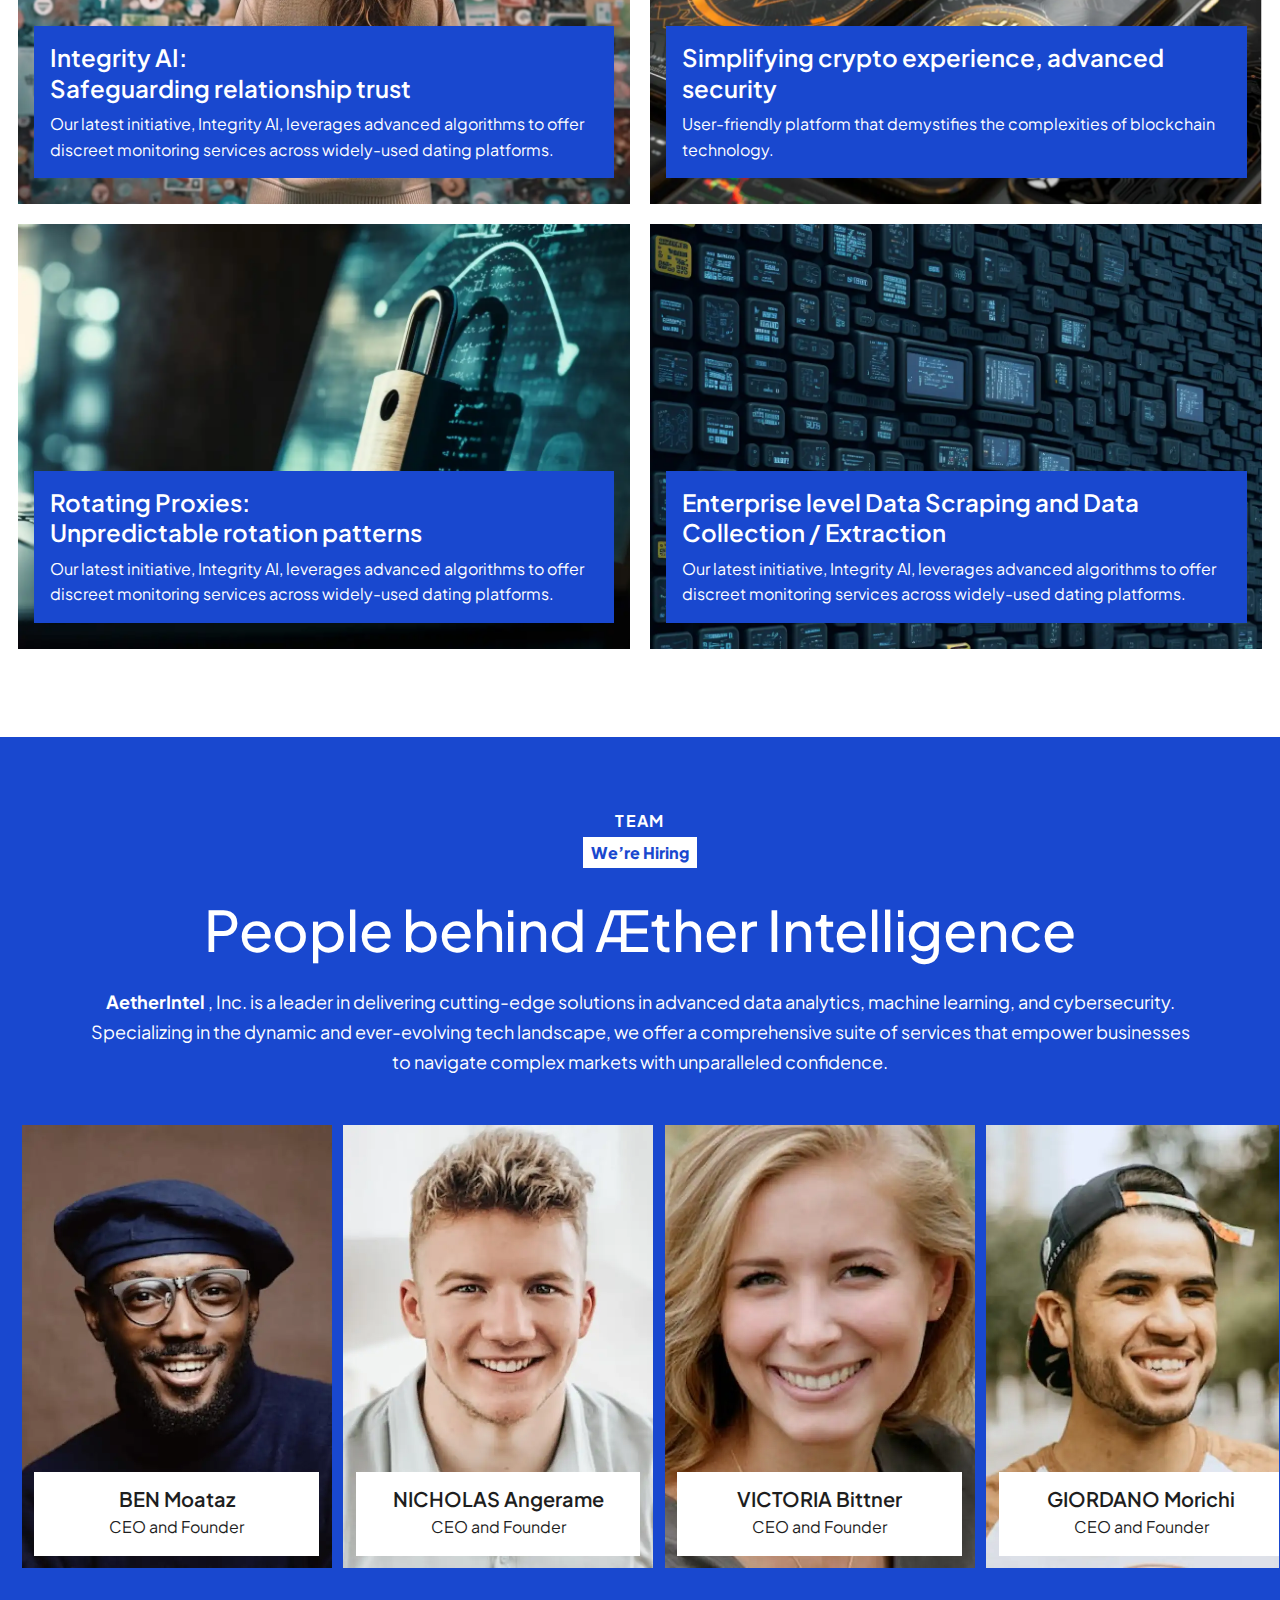
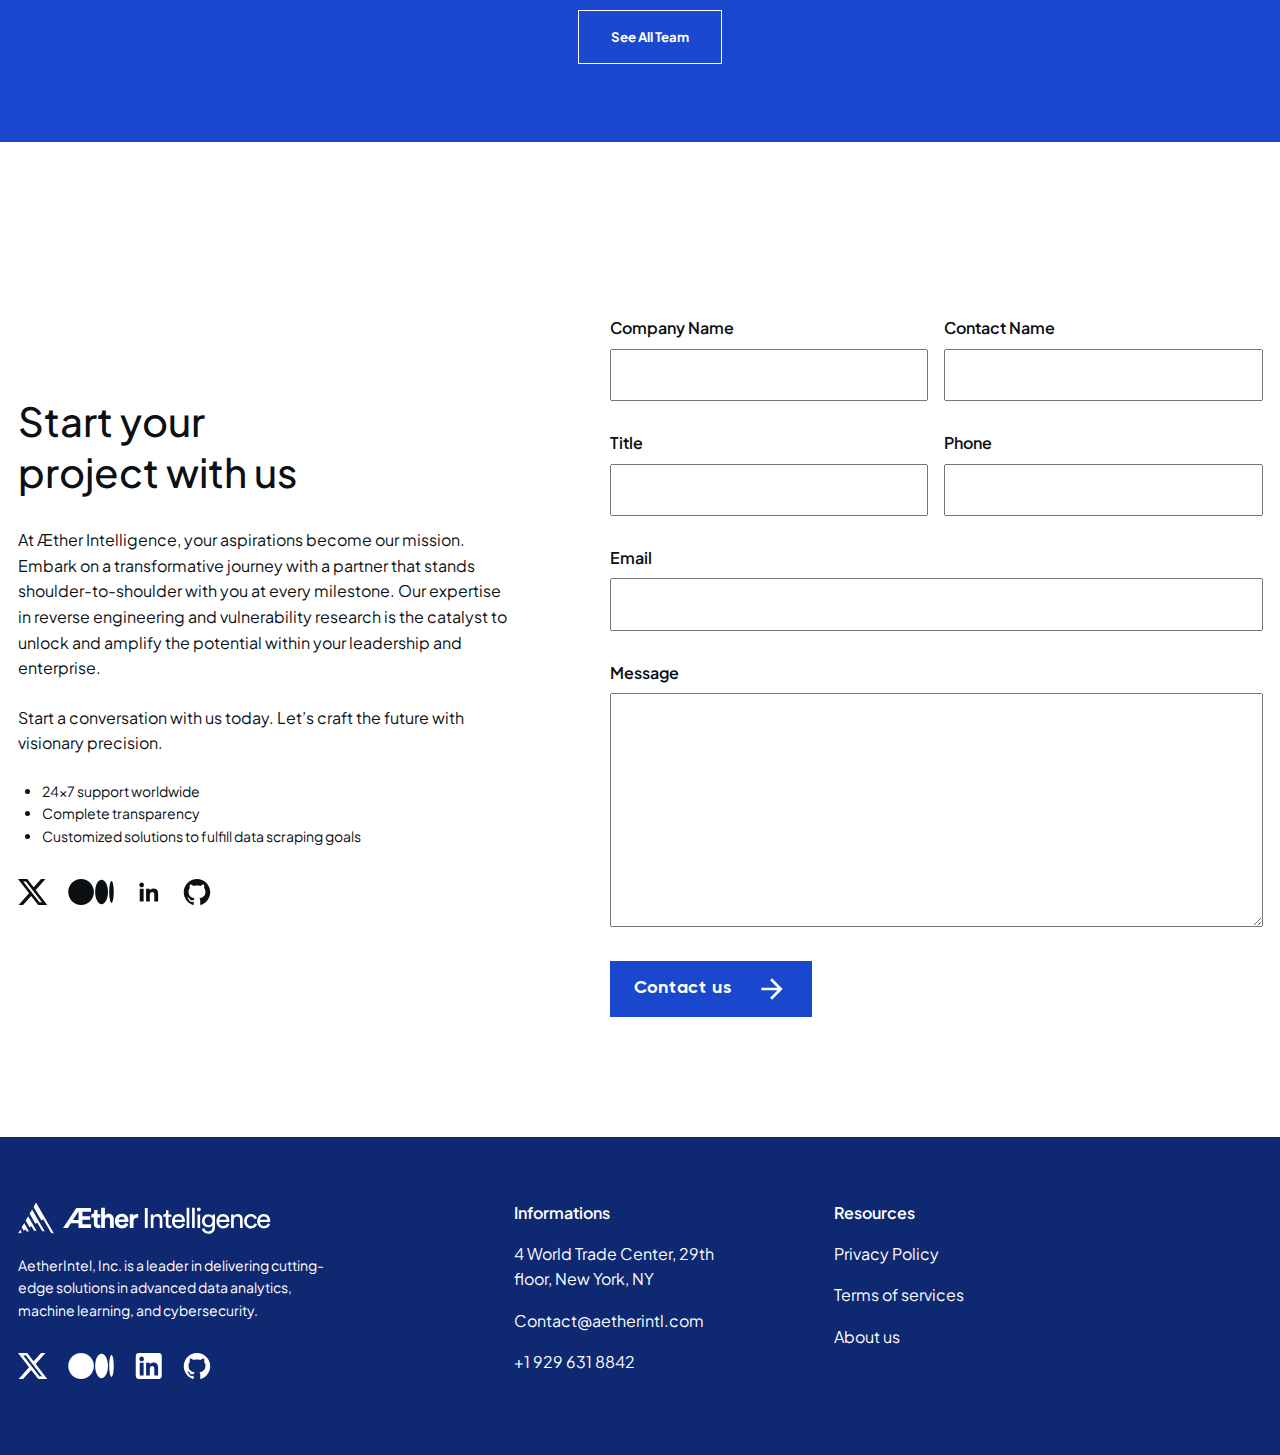
==== commit 205bd626: "convert png to webp" ====
--- a/index.html
+++ b/index.html
@@ -159,7 +159,7 @@
         </div>
 
         <div class="home-about__image-container">
-            <img class="home-about__image" src="./assets/images/aboutbg.png" alt="about background image">
+            <img class="home-about__image" src="./assets/images/aboutbg.webp" alt="about background image">
         </div>
     </section>
 
@@ -169,8 +169,8 @@
             <li class="home-services__item">
                 <div class="home-service__image-container">
                     <picture class="home-service__image">
-                        <source media="(min-width: 650px)" srcset="./assets/images/service1_desktop.png">
-                        <img src="./assets/images/service1_mobile.png" alt="service mobile">
+                        <source media="(min-width: 650px)" srcset="./assets/images/service1_desktop.webp">
+                        <img src="./assets/images/service1_mobile.webp" alt="service mobile">
                     </picture>
                 </div>
                 <div class="home-service__content">
@@ -188,8 +188,8 @@
             <li class="home-services__item">
                 <div class="home-service__image-container">
                     <picture class="home-service__image">
-                        <source media="(min-width: 650px)" srcset="./assets/images/service2_desktop.png">
-                        <img src="./assets/images/service2_mobile.png" alt="service mobile">
+                        <source media="(min-width: 650px)" srcset="./assets/images/service2_desktop.webp">
+                        <img src="./assets/images/service2_mobile.webp" alt="service mobile">
                     </picture>
                 </div>
                 <div class="home-service__content">
@@ -207,8 +207,8 @@
             <li class="home-services__item">
                 <div class="home-service__image-container">
                     <picture class="home-service__image">
-                        <source media="(min-width: 650px)" srcset="./assets/images/service3_desktop.png">
-                        <img src="./assets/images/service3_mobile.png" alt="service mobile">
+                        <source media="(min-width: 650px)" srcset="./assets/images/service3_desktop.webp">
+                        <img src="./assets/images/service3_mobile.webp" alt="service mobile">
                     </picture>
                 </div>
                 <div class="home-service__content">
@@ -226,8 +226,8 @@
             <li class="home-services__item">
                 <div class="home-service__image-container">
                     <picture class="home-service__image">
-                        <source media="(min-width: 650px)" srcset="./assets/images/service4_desktop.png">
-                        <img src="./assets/images/service4_mobile.png" alt="service mobile">
+                        <source media="(min-width: 650px)" srcset="./assets/images/service4_desktop.webp">
+                        <img src="./assets/images/service4_mobile.webp" alt="service mobile">
                     </picture>
                 </div>
                 <div class="home-service__content">
@@ -259,7 +259,7 @@
         <div class="home-studies__grid">
             <div class="home-study">
                 <div class="home-study__image-container">
-                    <img class="home-study__image" src="./assets/images/study_1.png" alt="home Studies">
+                    <img class="home-study__image" src="./assets/images/study_1.webp" alt="home Studies">
                 </div>
                 <div class="home-study-content">
                     <a href="" class="home-study__more">
@@ -288,7 +288,7 @@
 
             <div class="home-study">
                 <div class="home-study__image-container">
-                    <img class="home-study__image" src="./assets/images/study_2.png" alt="home Studies">
+                    <img class="home-study__image" src="./assets/images/study_2.webp" alt="home Studies">
                 </div>
                 <div class="home-study-content">
                     <h3 class="home-study__heading">Integrity AI: <br /> Safeguarding relationship trust</h3>
@@ -302,7 +302,7 @@
 
             <div class="home-study">
                 <div class="home-study__image-container">
-                    <img class="home-study__image" src="./assets/images/study_3.png" alt="home Studies">
+                    <img class="home-study__image" src="./assets/images/study_3.webp" alt="home Studies">
                 </div>
                 <div class="home-study-content">
                     <h3 class="home-study__heading">Simplifying crypto experience, advanced security </h3>
@@ -315,7 +315,7 @@
 
             <div class="home-study">
                 <div class="home-study__image-container">
-                    <img class="home-study__image" src="./assets/images/study_4.png" alt="home Studies">
+                    <img class="home-study__image" src="./assets/images/study_4.webp" alt="home Studies">
                 </div>
                 <div class="home-study-content">
                     <h3 class="home-study__heading">Rotating Proxies: <br /> Unpredictable rotation patterns</h3>
@@ -329,7 +329,7 @@
 
             <div class="home-study">
                 <div class="home-study__image-container">
-                    <img class="home-study__image" src="./assets/images/study_5.png" alt="ARMADA AI">
+                    <img class="home-study__image" src="./assets/images/study_5.webp" alt="ARMADA AI">
                 </div>
                 <div class="home-study-content">
                     <h3 class="home-study__heading">Enterprise level Data Scraping and Data Collection / Extraction</h3>
@@ -359,7 +359,7 @@
                 <ul class="home-team__list">
                     <li class="home-member">
                         <figure class="home-member__fegure">
-                            <img class="home-member__photo" src="./assets/images/1.png" alt="BEN Moataz">
+                            <img class="home-member__photo" src="./assets/images/1.webp" alt="BEN Moataz">
                             <figcaption class="home-member__info">
                                 <h4 class="home-member__name">BEN Moataz</h4>
                                 <span class="home-member__jobtitle">CEO and Founder</span>
@@ -368,7 +368,7 @@
                     </li>
                     <li class="home-member">
                         <figure class="home-member__fegure">
-                            <img class="home-member__photo" src="./assets/images/2.png" alt="NICHOLAS Angerame">
+                            <img class="home-member__photo" src="./assets/images/2.webp" alt="NICHOLAS Angerame">
                             <figcaption class="home-member__info">
                                 <h4 class="home-member__name">NICHOLAS Angerame</h4>
                                 <span class="home-member__jobtitle">CEO and Founder</span>
@@ -377,7 +377,7 @@
                     </li>
                     <li class="home-member">
                         <figure class="home-member__fegure">
-                            <img class="home-member__photo" src="./assets/images/3.png" alt="VICTORIA Bittner">
+                            <img class="home-member__photo" src="./assets/images/3.webp" alt="VICTORIA Bittner">
                             <figcaption class="home-member__info">
                                 <h4 class="home-member__name">VICTORIA Bittner</h4>
                                 <span class="home-member__jobtitle">CEO and Founder</span>
@@ -386,7 +386,7 @@
                     </li>
                     <li class="home-member">
                         <figure class="home-member__fegure">
-                            <img class="home-member__photo" src="./assets/images/4.png" alt="GIORDANO Morichi">
+                            <img class="home-member__photo" src="./assets/images/4.webp" alt="GIORDANO Morichi">
                             <figcaption class="home-member__info">
                                 <h4 class="home-member__name">GIORDANO Morichi</h4>
                                 <span class="home-member__jobtitle">CEO and Founder</span>
--- a/assets/style.css
+++ b/assets/style.css
@@ -1,24 +1,24 @@
 @font-face {
     font-family: "Gilroy";
-    src: url("./assets/fonts/Gilroy-Semibold.ttf") format("truetype");
+    src: url("../assets/fonts/Gilroy-Semibold.ttf") format("truetype");
     font-weight: 600;
 }
 
 @font-face {
     font-family: "Gilroy";
-    src: url("./assets/fonts/Gilroy-Regular.ttf") format("truetype");
+    src: url("./fonts/Gilroy-Regular.ttf") format("truetype");
     font-weight: 400;
 }
 
 @font-face {
     font-family: "Gilroy";
-    src: url("./assets/fonts/Gilroy-Medium.ttf") format("truetype");
+    src: url("./fonts/Gilroy-Medium.ttf") format("truetype");
     font-weight: 500;
 }
 
 @font-face {
     font-family: "Gilroy";
-    src: url("./assets/fonts/Gilroy-Bold.ttf") format("truetype");
+    src: url("./fonts/Gilroy-Bold.ttf") format("truetype");
     font-weight: 700;
 }
 
@@ -336,7 +336,7 @@
 /************************* Hero *********************/
  /***************************************************/
 .home-hero {
-    background-image: url('./images/BG.png');
+    background-image: url('./images/BG.webp');
     background-clip: border-box;
     background-size: cover;
     padding: 1rem 0;
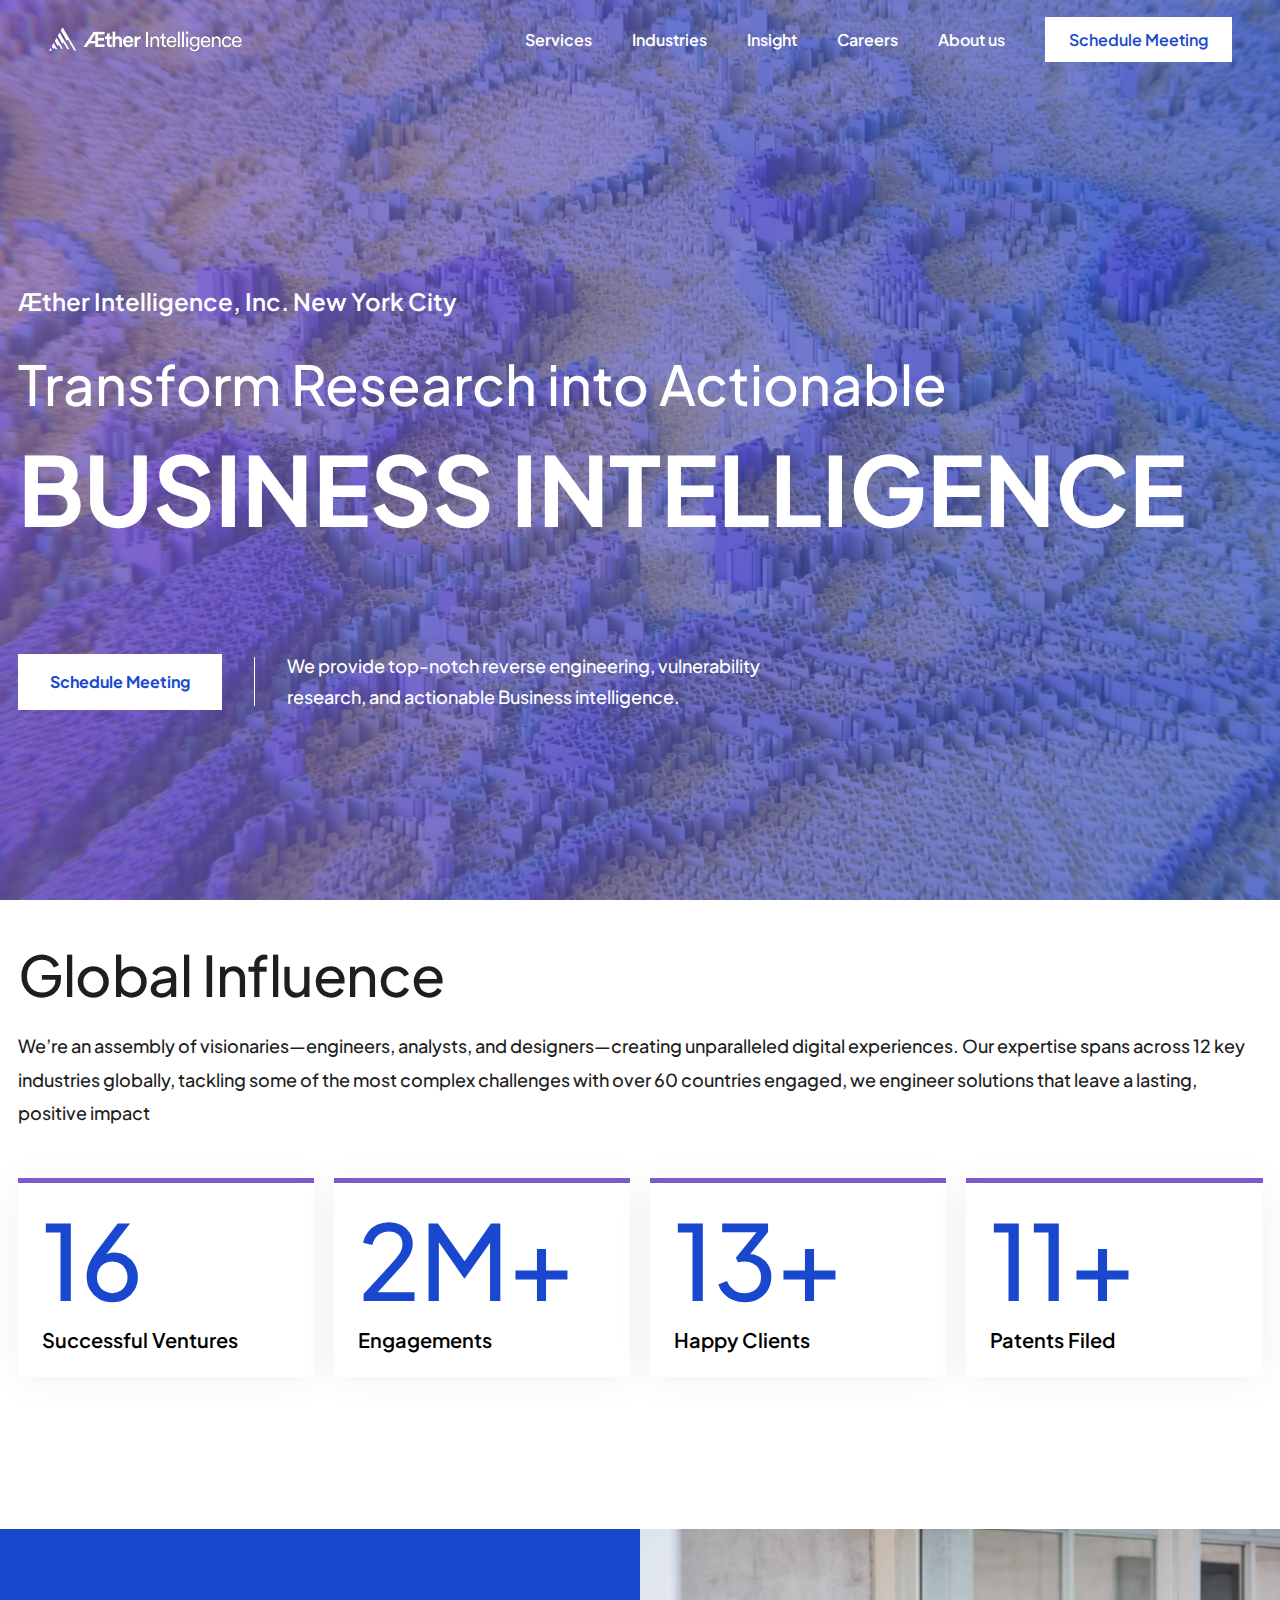
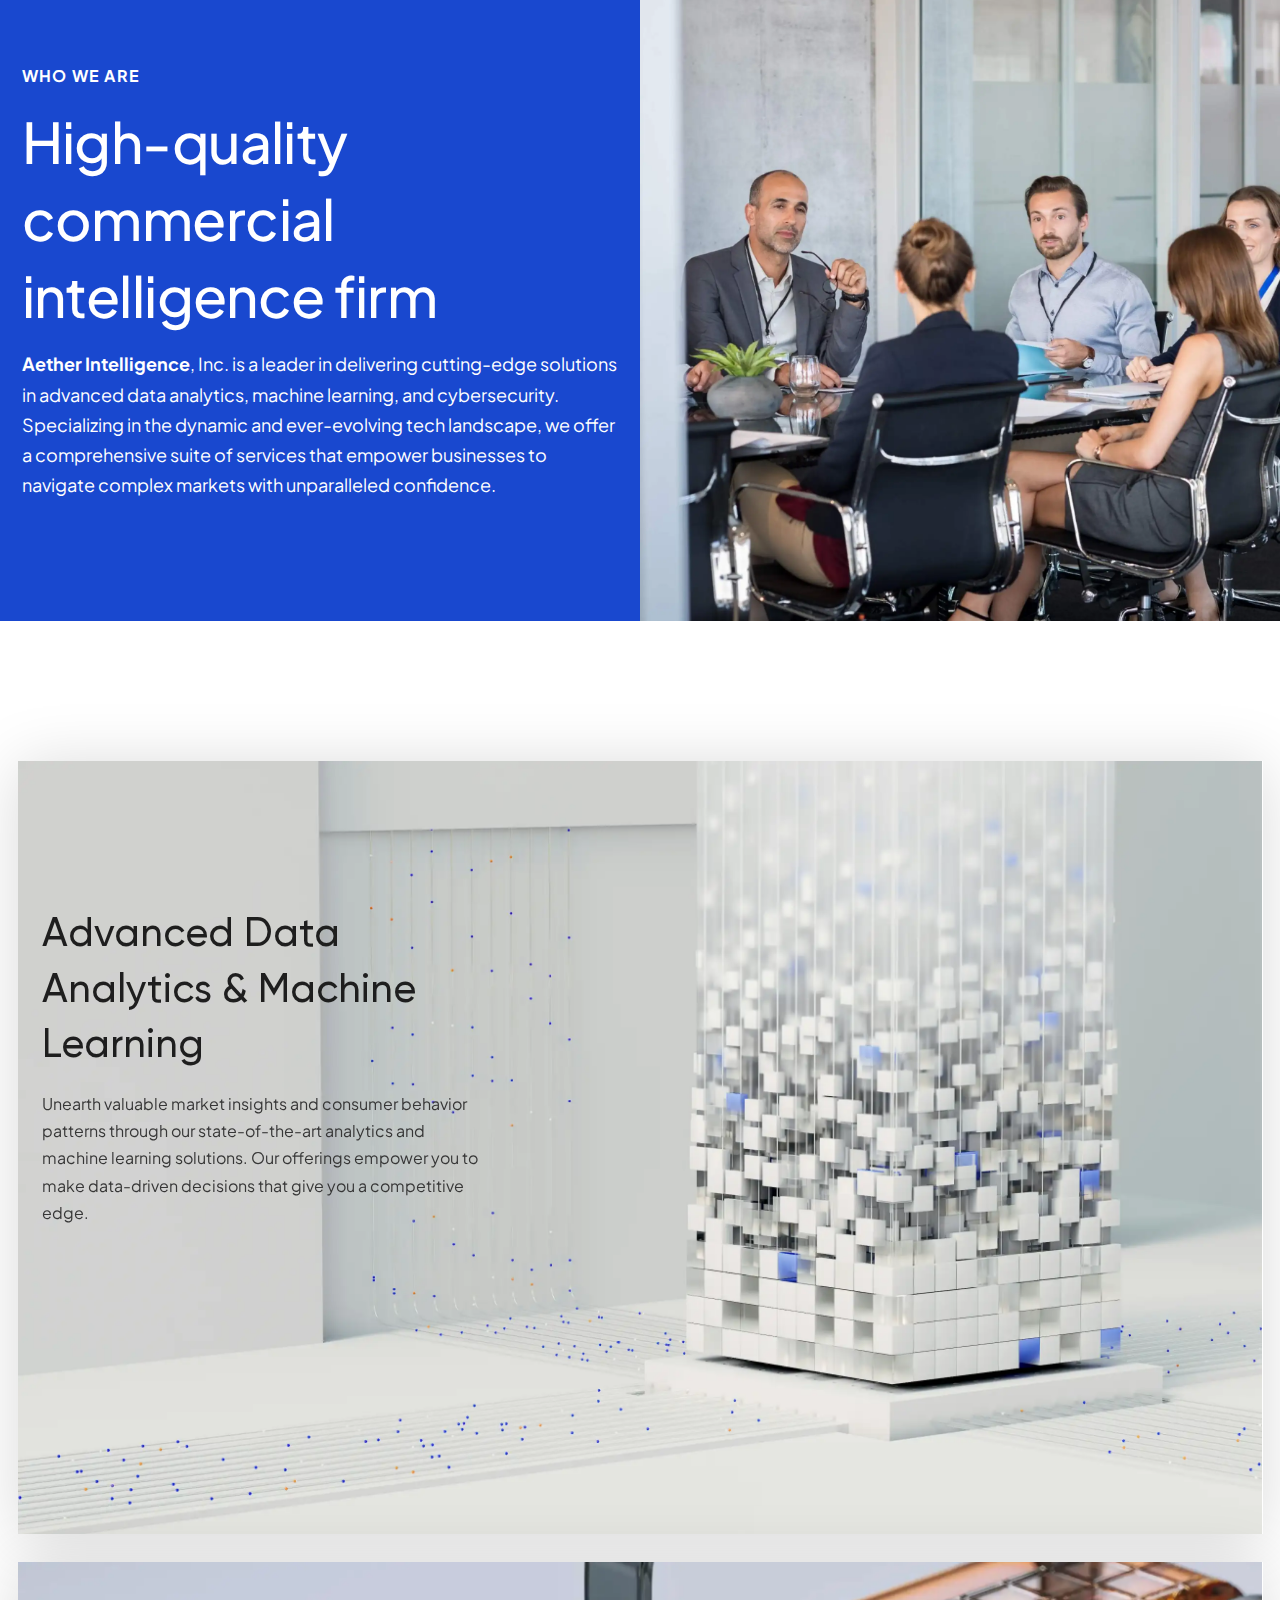
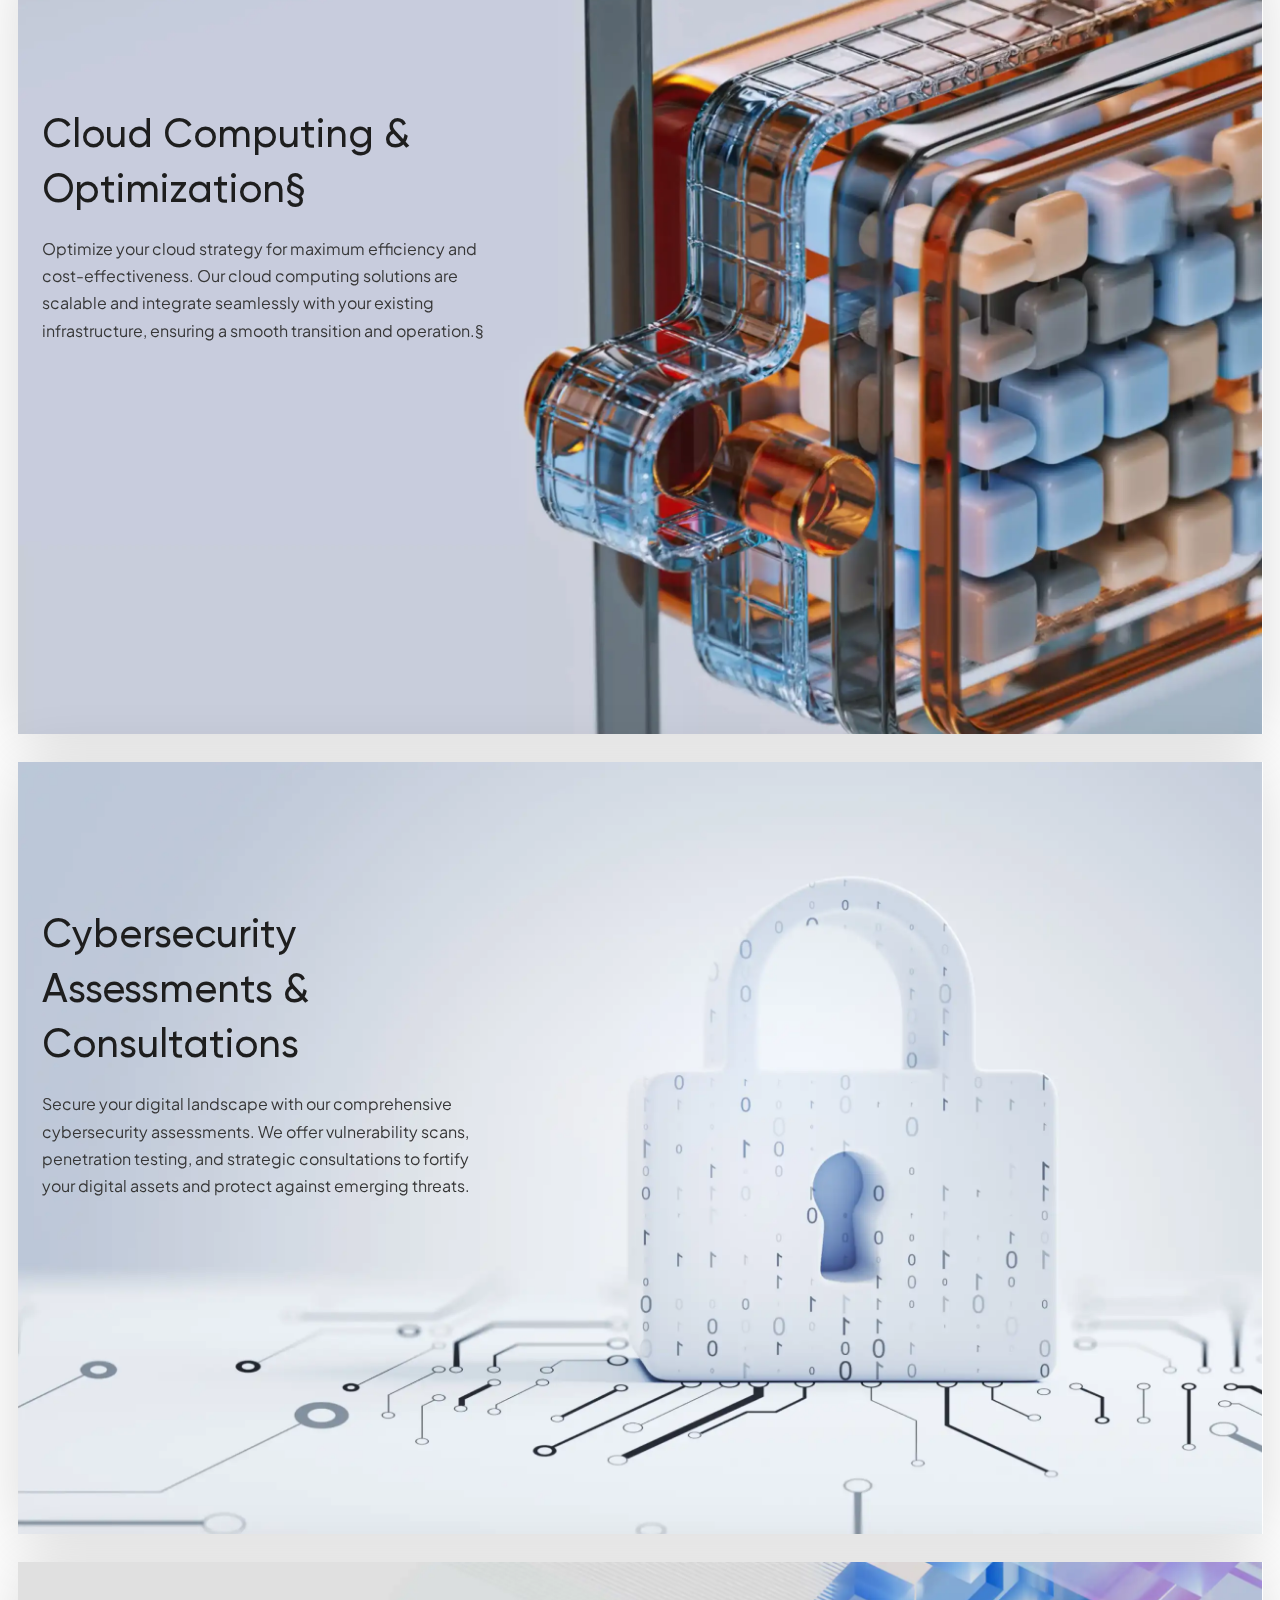
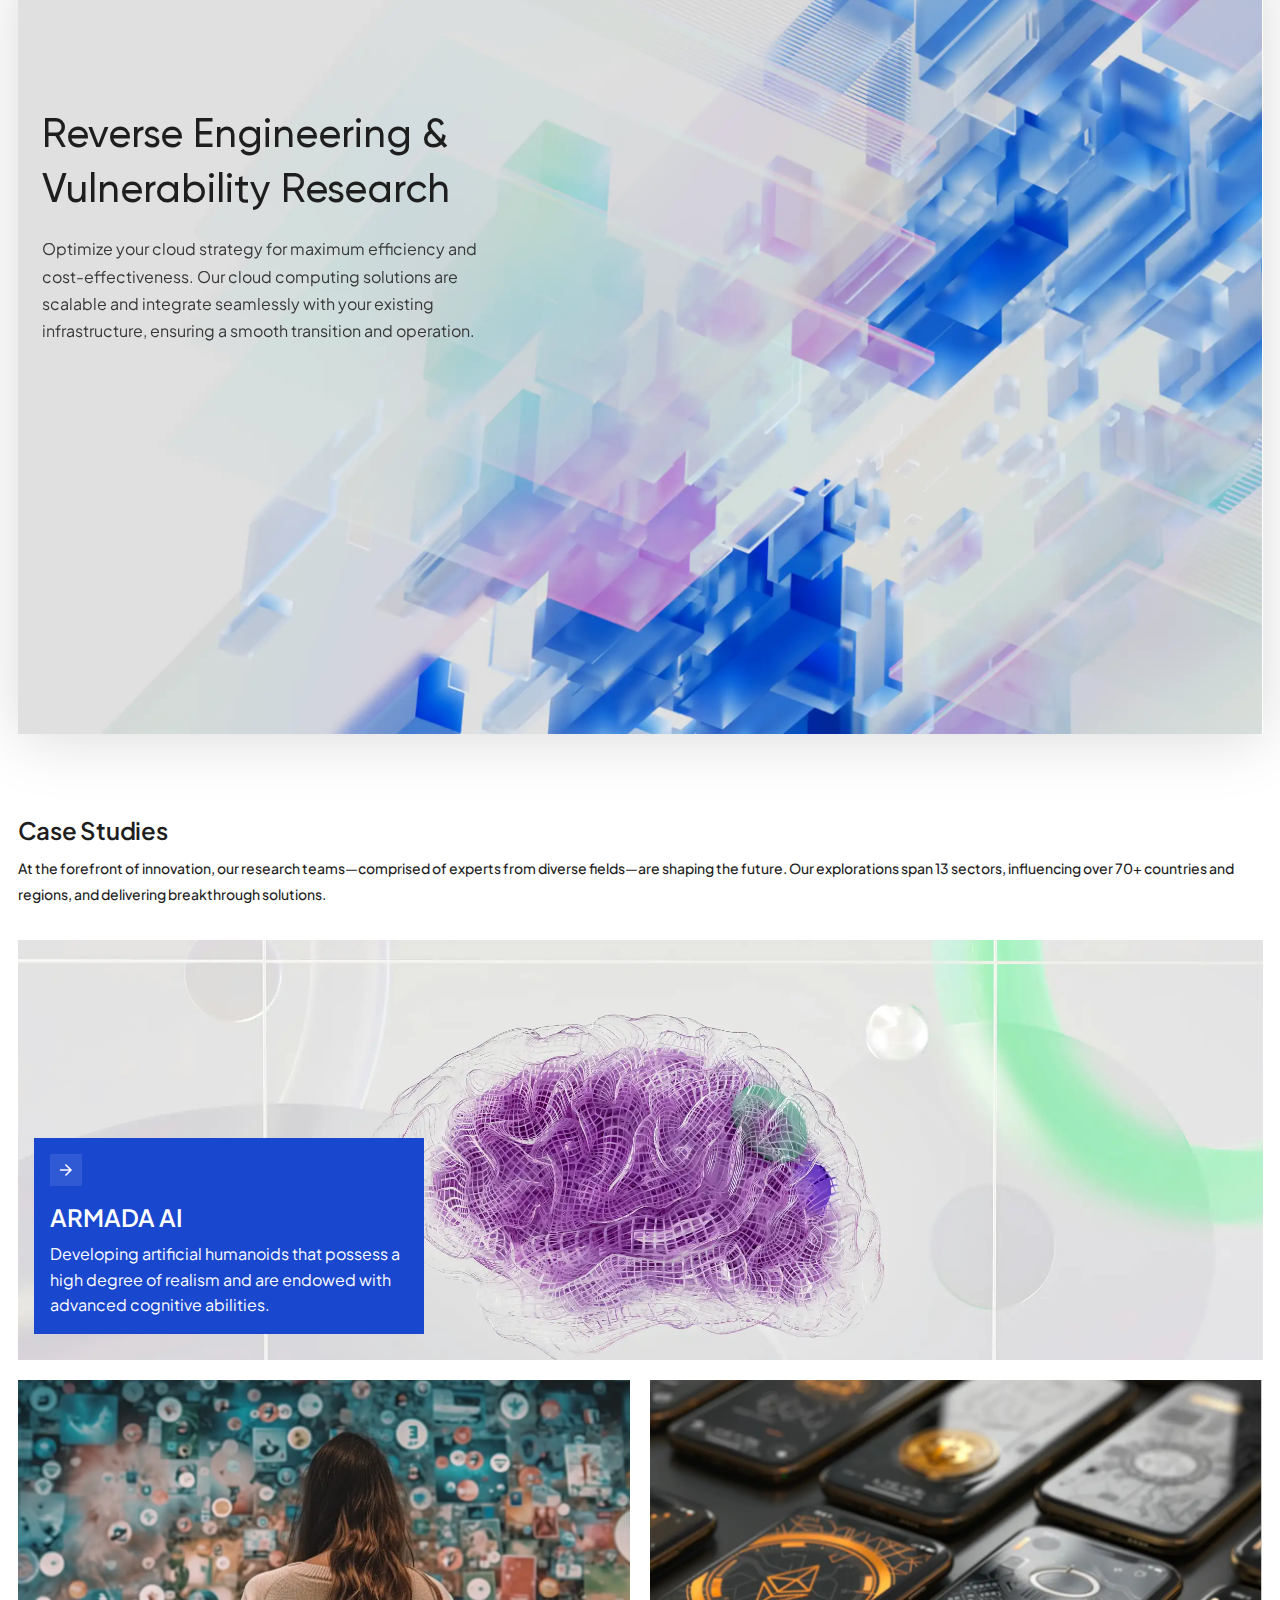
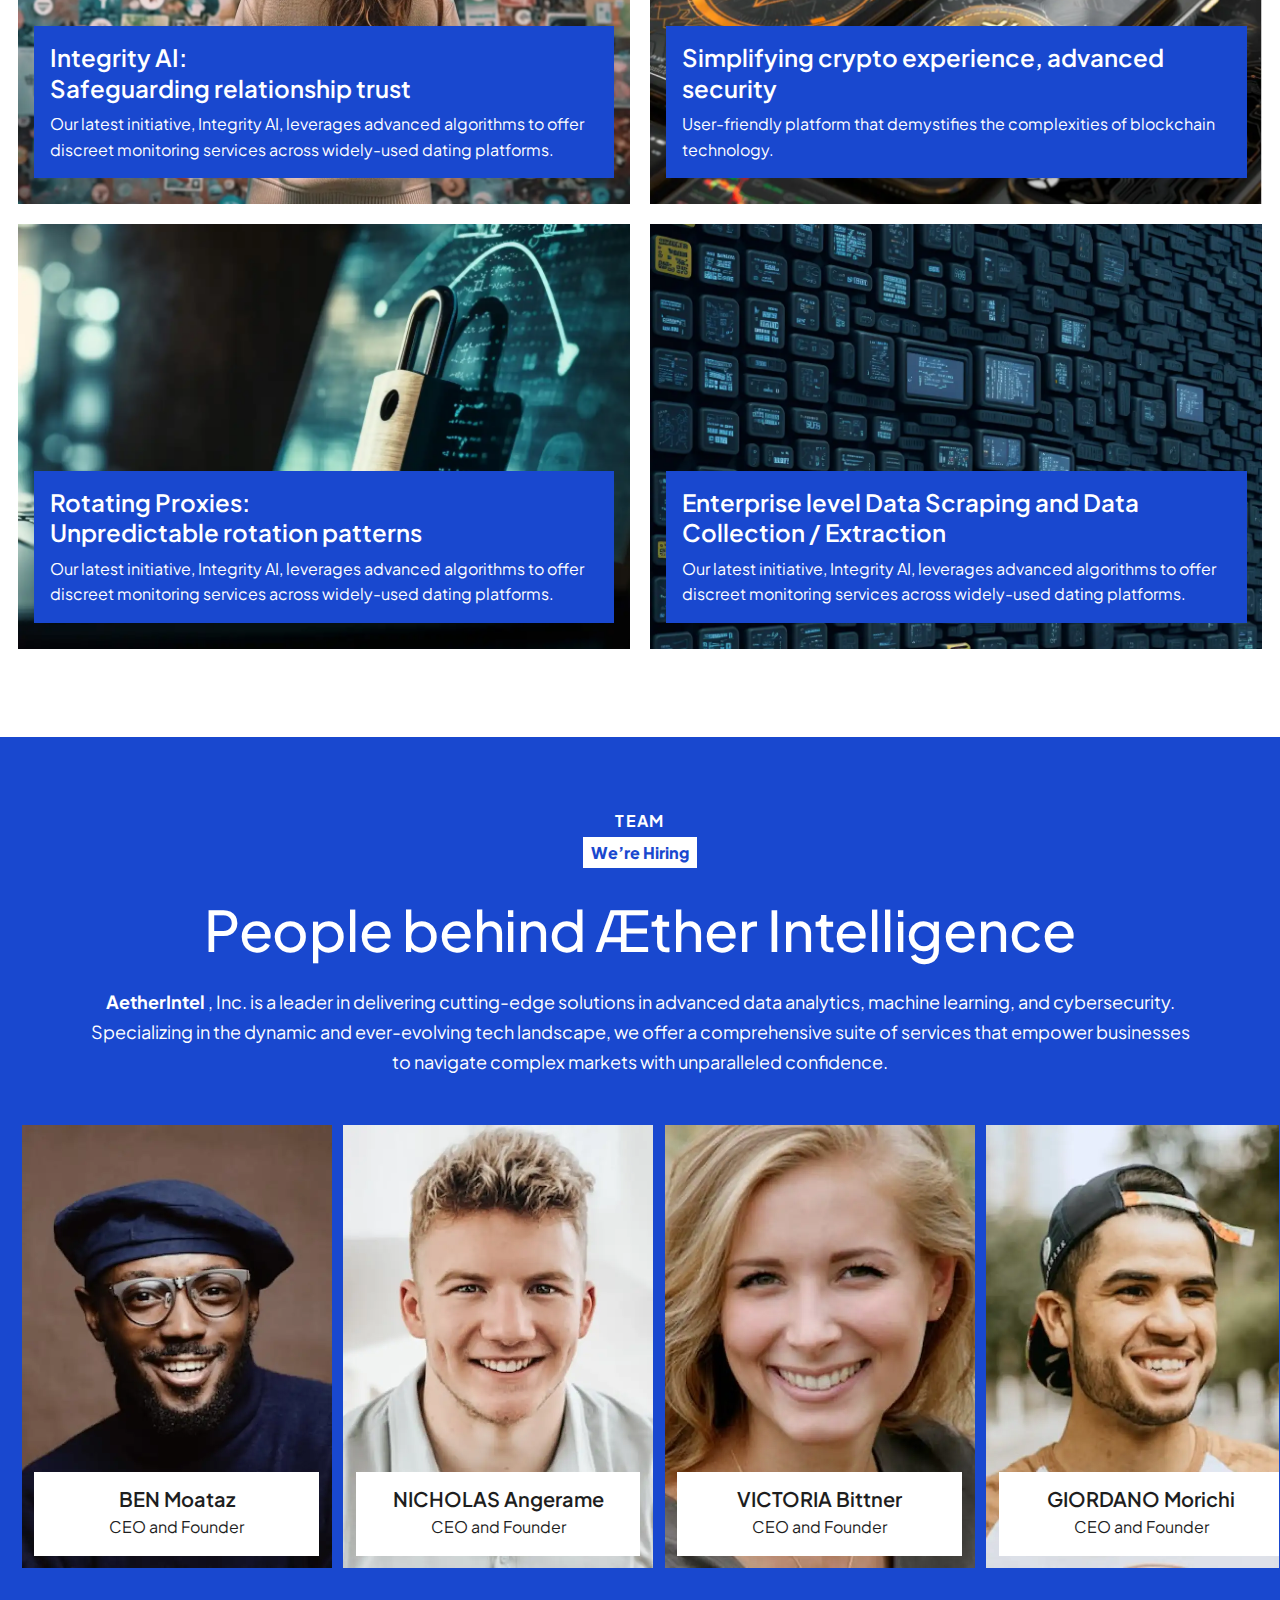
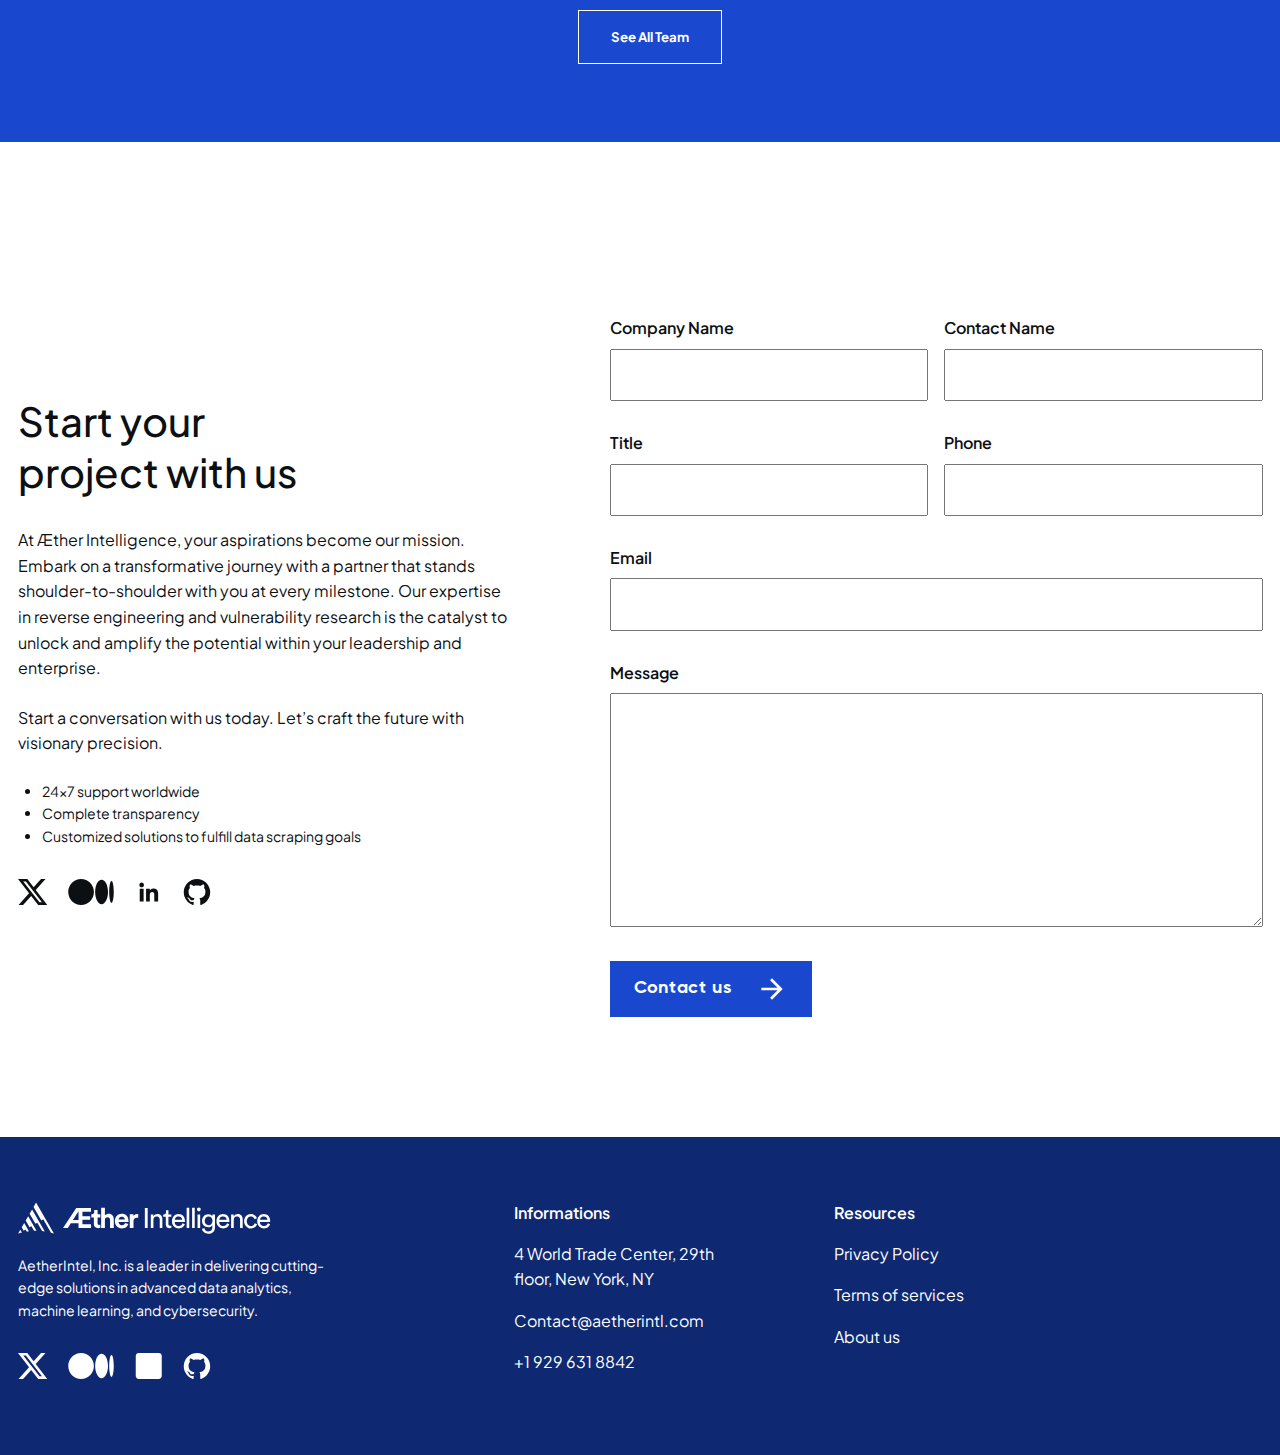
==== commit c94ffa83: "add arialabel" ====
--- a/index.html
+++ b/index.html
@@ -38,7 +38,7 @@
                 </g>
             </svg>
         </a>
-        <nav class="header__nav ">
+        <nav class="header__nav" aria-label="Primary Navigation">
             <ul class="header__menu">
                 <li class="header__item"  id="servicesBtn">
                     <span class="header__link">Services</span>
@@ -89,7 +89,7 @@
                
             </ul>
         </nav>
-        <button class="header__toggle" id="navToggle">
+        <button class="header__toggle" id="navToggle" type="button" aria-label="toggle menu"  >
             <svg width="24" height="24" viewBox="0 0 24 24" fill="none" xmlns="http://www.w3.org/2000/svg">
                 <mask id="mask0_938_1545" style="mask-type:alpha" maskUnits="userSpaceOnUse" x="0" y="0" width="24"
                     height="24">
@@ -121,7 +121,7 @@
     </section>
 
     <section class="container home-states">
-        <h3 class="home-states__heading">Global Influence</h3>
+        <h2 class="home-states__heading">Global Influence</h2>
         <p class="home-states__text">We’re an assembly of visionaries—engineers, analysts, and designers—creating
             unparalleled digital experiences. Our expertise spans across 12 key industries globally, tackling some of
             the most complex challenges with over 60 countries engaged, we engineer solutions that leave a lasting,
@@ -149,7 +149,7 @@
     <section class="home-about">
         <div class="home-about__content">
             <p class="home-about__lead">WHO WE ARE</p>
-            <h3 class="home-about__heading">High-quality commercial intelligence firm</h3>
+            <h2 class="home-about__heading">High-quality commercial intelligence firm</h2>
             <p class="home-about__text">
                 <span class="text--bold">Aether Intelligence</span>, Inc. is a leader in delivering cutting-edge
                 solutions in advanced data analytics, machine learning, and cybersecurity.
@@ -262,7 +262,7 @@
                     <img class="home-study__image" src="./assets/images/study_1.webp" alt="home Studies">
                 </div>
                 <div class="home-study-content">
-                    <a href="" class="home-study__more">
+                    <a href="/" class="home-study__more" aria-label="ARMADA AI">
                         <svg xmlns="http://www.w3.org/2000/svg" width="32" height="32" viewBox="0 0 32 32" fill="none">
                             <rect opacity="0.1" width="32" height="32" fill="white" />
                             <mask id="mask0_863_221" style="mask-type:alpha" maskUnits="userSpaceOnUse" x="6" y="6"
@@ -421,7 +421,7 @@
 
             <ul class="social-list">
                 <li class="footer-social">
-                    <a href="/twitter">
+                    <a href="/twitter" aria-label="twitter link">
                         <svg width="30" height="26" viewBox="0 0 30 26" fill="none" xmlns="http://www.w3.org/2000/svg">
                             <path
                                 d="M23.0361 0H27.5213L17.7224 11.0133L29.25 26H20.2241L13.1545 16.9107L5.06549 26H0.577589L11.0584 14.2201L0 0H9.25509L15.6453 8.308L23.0361 0ZM21.4618 23.36H23.9473L7.90465 2.50133H5.23769L21.4618 23.36Z"
@@ -430,7 +430,7 @@
                     </a>
                 </li>
                 <li class="social">
-                    <a href="/twitter">
+                    <a href="/medium" aria-label="medium link">
                         <svg width="46" height="26" viewBox="0 0 46 26" fill="none" xmlns="http://www.w3.org/2000/svg">
                             <path fill-rule="evenodd" clip-rule="evenodd"
                                 d="M13.0831 25.8861C20.1703 25.8861 25.9159 20.0915 25.9159 12.9433C25.9159 5.79514 20.1707 0 13.0831 0C5.99553 0 0.249939 5.79646 0.249939 12.9433C0.249939 20.0901 5.99595 25.8861 13.0831 25.8861ZM39.9996 12.9422C39.9996 19.6707 37.1268 25.1273 33.583 25.1273C30.0393 25.1273 27.1665 19.6707 27.1665 12.9422C27.1665 6.21374 30.0387 0.757079 33.5825 0.757079C37.1264 0.757079 39.9996 6.21199 39.9996 12.9422ZM45.7511 12.9415C45.7511 18.9686 44.741 23.8575 43.4945 23.8575C42.248 23.8575 41.2382 18.97 41.2382 12.9415C41.2382 6.91317 42.2483 2.02556 43.4945 2.02556C44.7405 2.02556 45.7511 6.91273 45.7511 12.9415Z"
@@ -439,7 +439,7 @@
                     </a>
                 </li>
                 <li class="social">
-                    <a href="/twitter">
+                    <a href="/linkedin" aria-label="linkedin link">
                         <svg width="27" height="26" viewBox="0 0 27 26" fill="none" xmlns="http://www.w3.org/2000/svg">
                             <path fill-rule="evenodd" clip-rule="evenodd"
                                 d="M3.63999 26H23.8622C25.4577 26 26.7511 24.7066 26.7511 23.1111V2.88889C26.7511 1.2934 25.4577 0 23.8622 0H3.63999C2.0445 0 0.751099 1.2934 0.751099 2.88889V23.1111C0.751099 24.7066 2.0445 26 3.63999 26Z"
@@ -451,7 +451,7 @@
                     </a>
                 </li>
                 <li class="social">
-                    <a href="/twitter">
+                    <a href="/github" aria-label="github link">
                         <svg width="28" height="26" viewBox="0 0 28 26" fill="none" xmlns="http://www.w3.org/2000/svg">
                             <path fill-rule="evenodd" clip-rule="evenodd"
                                 d="M13.9823 0C6.6658 0 0.751099 5.95831 0.751099 13.3295C0.751099 19.2218 4.54085 24.2094 9.79825 25.9747C10.4556 26.1074 10.6963 25.6879 10.6963 25.335C10.6963 25.026 10.6747 23.9668 10.6747 22.8631C6.99405 23.6577 6.2276 21.2741 6.2276 21.2741C5.6361 19.7293 4.75969 19.3323 4.75969 19.3323C3.55502 18.5157 4.84744 18.5157 4.84744 18.5157C6.18372 18.604 6.88491 19.884 6.88491 19.884C8.06763 21.9141 9.97348 21.3405 10.7402 20.9873C10.8496 20.1266 11.2003 19.5308 11.5727 19.1998C8.63719 18.8908 5.54862 17.7433 5.54862 12.6232C5.54862 11.1667 6.07404 9.97502 6.90657 9.04823C6.77522 8.71728 6.31508 7.34876 7.0382 5.51712C7.0382 5.51712 8.15538 5.16396 10.6744 6.88537C11.7529 6.59359 12.8651 6.44516 13.9823 6.44391C15.0995 6.44391 16.2384 6.59856 17.29 6.88537C19.8093 5.16396 20.9265 5.51712 20.9265 5.51712C21.6496 7.34876 21.1892 8.71728 21.0578 9.04823C21.9123 9.97502 22.4161 11.1667 22.4161 12.6232C22.4161 17.7433 19.3275 18.8686 16.37 19.1998C16.8521 19.6191 17.2681 20.4134 17.2681 21.6715C17.2681 23.4589 17.2464 24.8935 17.2464 25.3347C17.2464 25.6879 17.4874 26.1074 18.1445 25.975C23.4019 24.2091 27.1916 19.2218 27.1916 13.3295C27.2133 5.95831 21.2769 0 13.9823 0Z"
@@ -460,6 +460,7 @@
                     </a>
                 </li>
             </ul>
+    
 
 
         </div>
@@ -527,49 +528,46 @@
 
                 <ul class="social-list">
                     <li class="footer-social">
-                        <a href="/twitter">
-                            <svg width="30" height="26" viewBox="0 0 30 26" fill="none"
-                                xmlns="http://www.w3.org/2000/svg">
+                        <a href="/twitter" aria-label="twitter link">
+                            <svg width="30" height="26" viewBox="0 0 30 26" fill="none" xmlns="http://www.w3.org/2000/svg">
                                 <path
                                     d="M23.0361 0H27.5213L17.7224 11.0133L29.25 26H20.2241L13.1545 16.9107L5.06549 26H0.577589L11.0584 14.2201L0 0H9.25509L15.6453 8.308L23.0361 0ZM21.4618 23.36H23.9473L7.90465 2.50133H5.23769L21.4618 23.36Z"
-                                    fill="white" />
+                                    fill="currentcolor" />
                             </svg>
                         </a>
                     </li>
                     <li class="social">
-                        <a href="/twitter">
-                            <svg width="46" height="26" viewBox="0 0 46 26" fill="none"
-                                xmlns="http://www.w3.org/2000/svg">
+                        <a href="/medium" aria-label="medium link">
+                            <svg width="46" height="26" viewBox="0 0 46 26" fill="none" xmlns="http://www.w3.org/2000/svg">
                                 <path fill-rule="evenodd" clip-rule="evenodd"
                                     d="M13.0831 25.8861C20.1703 25.8861 25.9159 20.0915 25.9159 12.9433C25.9159 5.79514 20.1707 0 13.0831 0C5.99553 0 0.249939 5.79646 0.249939 12.9433C0.249939 20.0901 5.99595 25.8861 13.0831 25.8861ZM39.9996 12.9422C39.9996 19.6707 37.1268 25.1273 33.583 25.1273C30.0393 25.1273 27.1665 19.6707 27.1665 12.9422C27.1665 6.21374 30.0387 0.757079 33.5825 0.757079C37.1264 0.757079 39.9996 6.21199 39.9996 12.9422ZM45.7511 12.9415C45.7511 18.9686 44.741 23.8575 43.4945 23.8575C42.248 23.8575 41.2382 18.97 41.2382 12.9415C41.2382 6.91317 42.2483 2.02556 43.4945 2.02556C44.7405 2.02556 45.7511 6.91273 45.7511 12.9415Z"
-                                    fill="white" />
+                                    fill="currentcolor" />
                             </svg>
                         </a>
                     </li>
                     <li class="social">
-                        <a href="/twitter">
-                            <svg width="27" height="26" viewBox="0 0 27 26" fill="none"
-                                xmlns="http://www.w3.org/2000/svg">
+                        <a href="/linkedin" aria-label="linkedin link">
+                            <svg width="27" height="26" viewBox="0 0 27 26" fill="none" xmlns="http://www.w3.org/2000/svg">
                                 <path fill-rule="evenodd" clip-rule="evenodd"
                                     d="M3.63999 26H23.8622C25.4577 26 26.7511 24.7066 26.7511 23.1111V2.88889C26.7511 1.2934 25.4577 0 23.8622 0H3.63999C2.0445 0 0.751099 1.2934 0.751099 2.88889V23.1111C0.751099 24.7066 2.0445 26 3.63999 26Z"
                                     fill="white" />
                                 <path fill-rule="evenodd" clip-rule="evenodd"
                                     d="M23.14 22.3891H19.2817V15.8176C19.2817 14.0159 18.5971 13.0091 17.171 13.0091C15.6197 13.0091 14.8092 14.0569 14.8092 15.8176V22.3891H11.0909V9.87059H14.8092V11.5568C14.8092 11.5568 15.9271 9.48813 18.5837 9.48813C21.239 9.48813 23.14 11.1096 23.14 14.4632V22.3891ZM6.655 8.23139C5.38848 8.23139 4.36218 7.19704 4.36218 5.92136C4.36218 4.64568 5.38848 3.61133 6.655 3.61133C7.92153 3.61133 8.94721 4.64568 8.94721 5.92136C8.94721 7.19704 7.92153 8.23139 6.655 8.23139ZM4.73505 22.3891H8.61224V9.87059H4.73505V22.3891Z"
-                                    fill="#0E2872" />
+                                    fill="currentcolor" />
                             </svg>
                         </a>
                     </li>
                     <li class="social">
-                        <a href="/twitter">
-                            <svg width="28" height="26" viewBox="0 0 28 26" fill="none"
-                                xmlns="http://www.w3.org/2000/svg">
+                        <a href="/github" aria-label="github link">
+                            <svg width="28" height="26" viewBox="0 0 28 26" fill="none" xmlns="http://www.w3.org/2000/svg">
                                 <path fill-rule="evenodd" clip-rule="evenodd"
                                     d="M13.9823 0C6.6658 0 0.751099 5.95831 0.751099 13.3295C0.751099 19.2218 4.54085 24.2094 9.79825 25.9747C10.4556 26.1074 10.6963 25.6879 10.6963 25.335C10.6963 25.026 10.6747 23.9668 10.6747 22.8631C6.99405 23.6577 6.2276 21.2741 6.2276 21.2741C5.6361 19.7293 4.75969 19.3323 4.75969 19.3323C3.55502 18.5157 4.84744 18.5157 4.84744 18.5157C6.18372 18.604 6.88491 19.884 6.88491 19.884C8.06763 21.9141 9.97348 21.3405 10.7402 20.9873C10.8496 20.1266 11.2003 19.5308 11.5727 19.1998C8.63719 18.8908 5.54862 17.7433 5.54862 12.6232C5.54862 11.1667 6.07404 9.97502 6.90657 9.04823C6.77522 8.71728 6.31508 7.34876 7.0382 5.51712C7.0382 5.51712 8.15538 5.16396 10.6744 6.88537C11.7529 6.59359 12.8651 6.44516 13.9823 6.44391C15.0995 6.44391 16.2384 6.59856 17.29 6.88537C19.8093 5.16396 20.9265 5.51712 20.9265 5.51712C21.6496 7.34876 21.1892 8.71728 21.0578 9.04823C21.9123 9.97502 22.4161 11.1667 22.4161 12.6232C22.4161 17.7433 19.3275 18.8686 16.37 19.1998C16.8521 19.6191 17.2681 20.4134 17.2681 21.6715C17.2681 23.4589 17.2464 24.8935 17.2464 25.3347C17.2464 25.6879 17.4874 26.1074 18.1445 25.975C23.4019 24.2091 27.1916 19.2218 27.1916 13.3295C27.2133 5.95831 21.2769 0 13.9823 0Z"
-                                    fill="white" />
+                                    fill="currentcolor" />
                             </svg>
                         </a>
                     </li>
                 </ul>
+        
 
             </div>
             <div class="footer-column">
